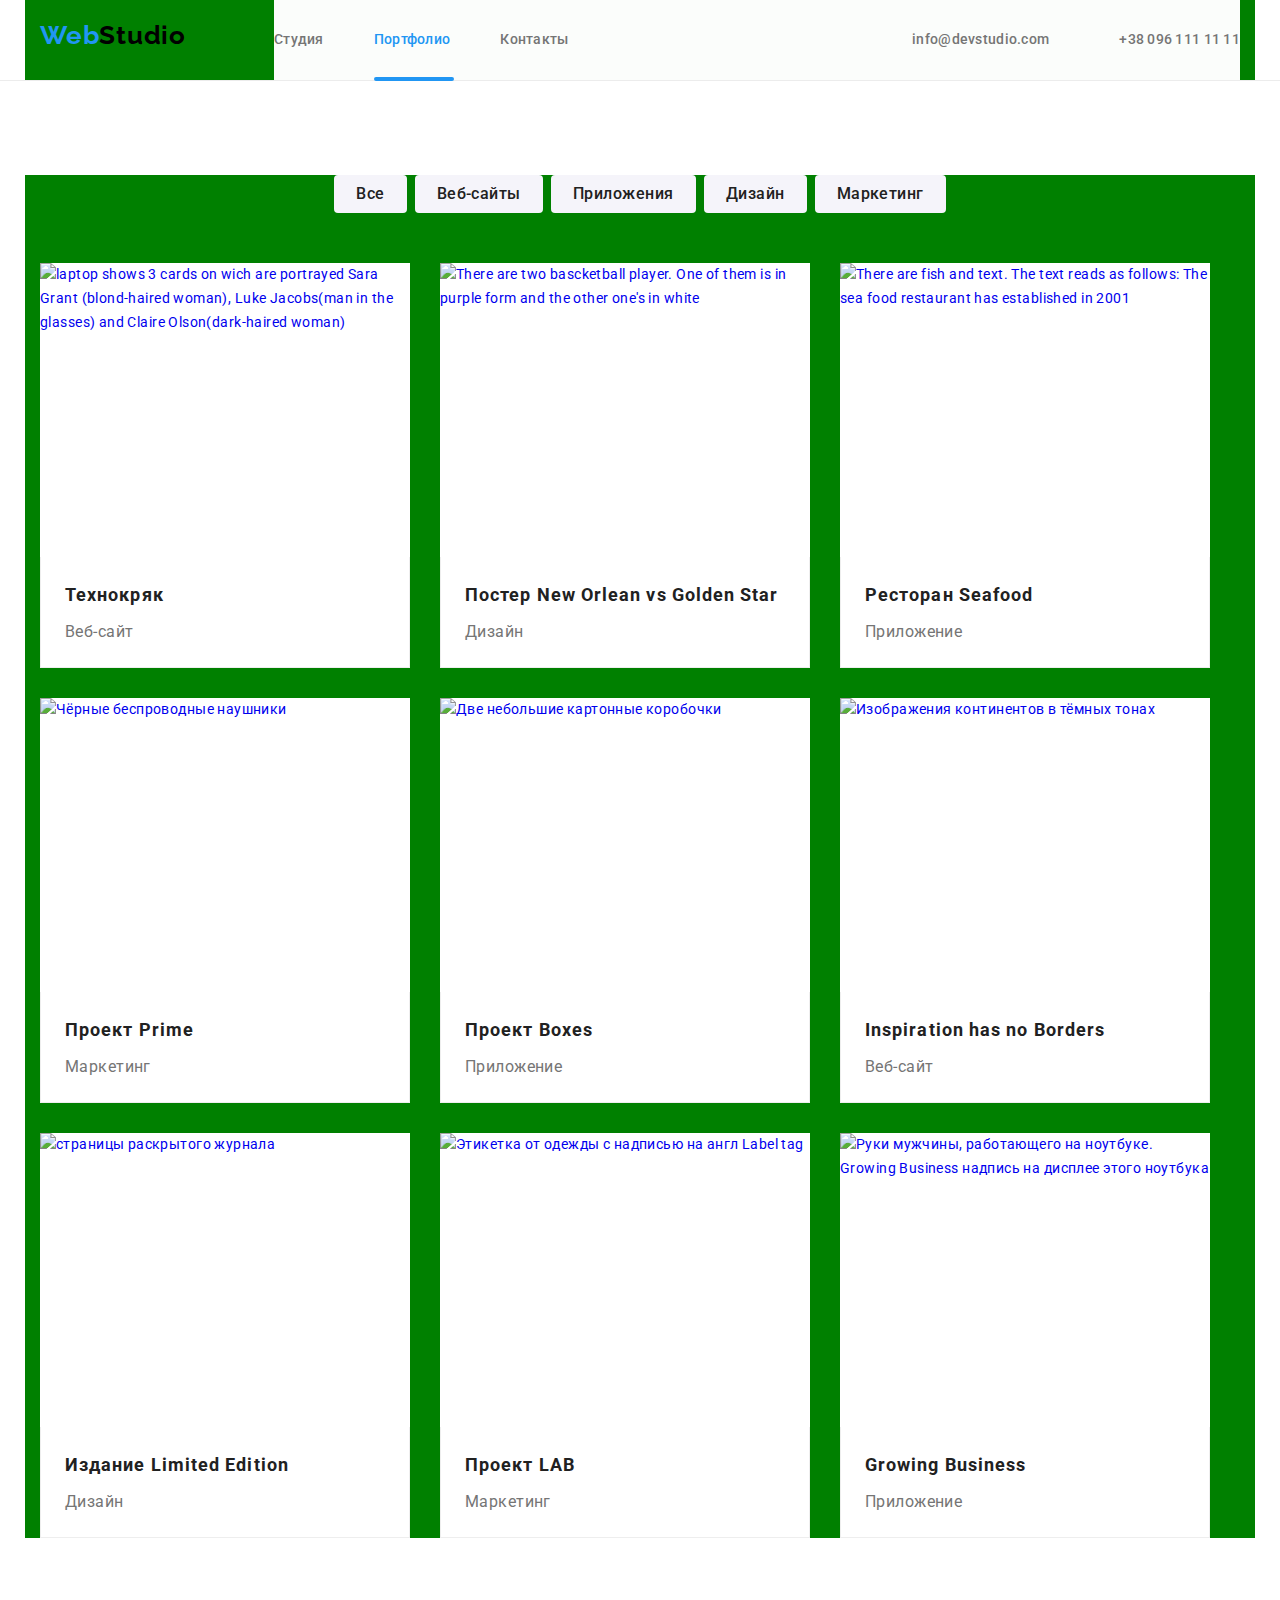
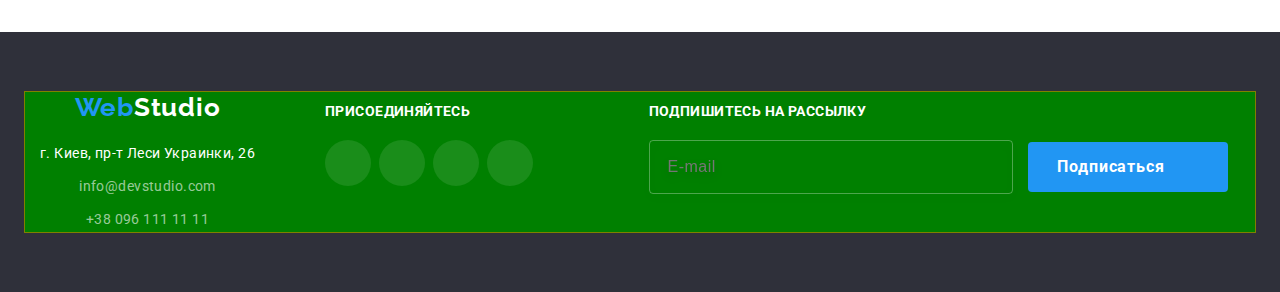
==== portfolio.html @ 3a419ee5 "menu-m-and-modal" ====
<!DOCTYPE html>
<html lang="ru">
  <head>
    <meta charset="UTF-8" />
    <meta http-equiv="X-UA-Compatible" content="IE=edge" />
    <meta name="viewport" content="width=device-width, initial-scale=1.0" />
    <title>Портфолио</title>
    <link
      href="https://fonts.googleapis.com/css2?family=Raleway:wght@700&family=Roboto:wght@400;500;700;900&display=swap"
      rel="stylesheet"
    />
    <link
      rel="stylesheet"
      href="https://cdnjs.cloudflare.com/ajax/libs/modern-normalize/1.1.0/modern-normalize.min.css"
      integrity="sha512-wpPYUAdjBVSE4KJnH1VR1HeZfpl1ub8YT/NKx4PuQ5NmX2tKuGu6U/JRp5y+Y8XG2tV+wKQpNHVUX03MfMFn9Q=="
      crossorigin="anonymous"
      referrerpolicy="no-referrer"
    />
    <link rel="stylesheet" href="./css/main.min.css" />
  </head>

  <body>
    <!--==============header=========-->
    <header class="header">
      <div class="container header__container">
        <a href="./index.html" class="logo header__logo"
          >Web<span class="header__logo--black">Studio</span>
        </a>

        <button
          type="button"
          class="mobile-menu__button"
          aria-expanded="false"
          aria-controls="menu-container"
          data-menu-button
        >
          <svg
            class="mobile-menu__svg"
            width="40"
            height="40"
            aria-label="Переключатель мобильного меню"
          >
            <use
              class="mobile-menu__icon-cross"
              href="./images/icons.svg/symbol-defs2.svg#icon-close_40px"
            ></use>
            <use
              class="mobile-menu__icon-menu"
              href="./images/icons.svg/symbol-defs2.svg#icon-menu_40px"
            ></use>
          </svg>
        </button>

        <div class="menu" data-menu id="menu-container">
          <!-- ..... ====навигация сайта ===========... -->
          <nav class="site-nav">
            <ul class="site-nav__list">
              <li class="site-nav__item">
                <a href="./index.html" class="site-nav__link">Студия</a>
              </li>
              <li class="site-nav__item">
                <a
                  href="./portfolio.html"
                  class="site-nav__link site-nav__link--current"
                  >Портфолио</a
                >
              </li>
              <li class="site-nav__item">
                <a href="" class="site-nav__link">Контакты</a>
              </li>
            </ul>
          </nav>
          <!-- ..... ====навигация сайта--END======= ... -->

          <div class="connect">
            <!-- .....почта+телефон.==header=.......-->
            <ul class="studio-contacts">
              <li class="studio-contacts__item">
                <a
                  href="mailto:info@devstudio.com"
                  class="studio-contacts__link"
                >
                  <svg class="mail studio-contacts__svg">
                    <use
                      xlink:href="./images/icons.svg/symbol-defs2.svg#envelope"
                      class="envelope"
                    ></use></svg
                  >info@devstudio.com
                </a>
              </li>
              <li class="studio-contacts__item">
                <a
                  href="tel:+380961111111"
                  class="studio-contacts__link studio-contacts__link__big"
                >
                  <svg class="phone studio-contacts__svg">
                    <use
                      xlink:href="./images/icons.svg/symbol-defs2.svg#smartphone"
                    ></use></svg
                  >+38 096 111 11 11
                </a>
              </li>
            </ul>
            <!-- .....почта+телефон.==header=END...=====.......-->
            <!-- ======social for mobile============ -->
            <ul class="mobile-menu__list">
              <li class="mobile-menu__item">
                <a href="#" class="mobile-menu__link">Instagram</a>
              </li>
              <li class="mobile-menu__item">
                <a href="#" class="mobile-menu__link">Twitter</a>
              </li>
              <li class="mobile-menu__item">
                <a href="#" class="mobile-menu__link">Facebook</a>
              </li>
              <li class="mobile-menu__item">
                <a href="#" class="mobile-menu__link">LinkedIn</a>
              </li>
            </ul>
            <!-- ======social for mobile ...END...============ -->
          </div>
        </div>
      </div>
    </header>
    <!--==================header==END====-->

    <main>
      <!-- sort of the type p2s1 ==filter==-->
      <section class="section">
        <div class="container">
          <h1 class="section__title--invisible">Наши работы</h1>

          <ul class="filter">
            <li class="filter__item">
              <button type="button" class="btn filter__btn">Все</button>
            </li>
            <li class="filter__item">
              <button type="button" class="btn filter__btn">Веб-сайты</button>
            </li>
            <li class="filter__item">
              <button type="button" class="btn filter__btn">Приложения</button>
            </li>
            <li class="filter__item">
              <button type="button" class="btn filter__btn">Дизайн</button>
            </li>
            <li class="filter__item">
              <button type="button" class="btn filter__btn">Маркетинг</button>
            </li>
          </ul>

          <!-- example of the projects p2s1==portfolio=== -->

          <ul class="portfolio">
            <li class="portfolio__item">
              <a href="#" class="portfolio__link">
                <div class="thumb portfolio__thumb">
                  <img
                    src="./images/Технокряк.jpg"
                    width="370"
                    height="294"
                    alt="laptop shows 3 cards on wich are portrayed Sara Grant (blond-haired woman), Luke Jacobs(man in the glasses) and Claire Olson(dark-haired woman)"
                  />
                  <div class="thumb__overlay">
                    <p class="thumb__text">
                      Lorem ipsum dolor sit amet consectetur,laboriosam
                      quibusdam quidem corrupti aspernatur atque distinctio
                      corporis! Tempora.
                    </p>
                  </div>
                </div>

                <div class="card portfolio__card">
                  <h2 class="portfolio__title">Технокряк</h2>
                  <p class="portfolio__text">Веб-сайт</p>
                </div>
              </a>
            </li>
            <li class="portfolio__item">
              <a href="#" class="portfolio__link">
                <div class="thumb portfolio__thumb">
                  <img
                    src="./images/Постер-New-Orlean-vs-GoldenStar.jpg"
                    width="370"
                    height="294"
                    alt="There are two bascketball player. One of them is in purple form and the other one's in white"
                  />
                  <div class="thumb__overlay">
                    <p class="thumb__text">
                      Lorem ipsum dolor sit amet consectetur,laboriosam
                      quibusdam quidem corrupti aspernatur atque distinctio
                      corporis! Tempora.
                    </p>
                  </div>
                </div>

                <div class="card portfolio__card">
                  <h2 class="portfolio__title">
                    Постер New Orlean vs Golden Star
                  </h2>
                  <p class="portfolio__text">Дизайн</p>
                </div>
              </a>
            </li>
            <li class="portfolio__item">
              <a href="#" class="portfolio__link">
                <div class="thumb portfolio__thumb">
                  <img
                    src="./images/Ресторан-Seafood.jpg"
                    width="370"
                    height="294"
                    alt="There are fish and text. The text reads as follows: The sea food restaurant has established in 2001"
                  />
                  <div class="thumb__overlay">
                    <p class="thumb__text">
                      Lorem ipsum dolor sit amet consectetur,laboriosam
                      quibusdam quidem corrupti aspernatur atque distinctio
                      corporis! Tempora.
                    </p>
                  </div>
                </div>

                <div class="card portfolio__card">
                  <h2 class="portfolio__title">Ресторан Seafood</h2>
                  <p class="portfolio__text">Приложение</p>
                </div>
              </a>
            </li>
            <li class="portfolio__item">
              <a href="#" class="portfolio__link">
                <div class="thumb portfolio__thumb">
                  <img
                    src="./images/Проект-Prime.jpg"
                    width="370"
                    height="294"
                    alt="Чёрные беспроводные наушники"
                  />
                  <div class="thumb__overlay">
                    <p class="thumb__text">
                      Lorem ipsum dolor sit amet consectetur,laboriosam
                      quibusdam quidem corrupti aspernatur atque distinctio
                      corporis! Tempora.
                    </p>
                  </div>
                </div>

                <div class="card portfolio__card">
                  <h2 class="portfolio__title">Проект Prime</h2>
                  <p class="portfolio__text">Маркетинг</p>
                </div>
              </a>
            </li>
            <li class="portfolio__item">
              <a href="#" class="portfolio__link">
                <div class="thumb portfolio__thumb">
                  <img
                    src="./images/Проект-Boxes.jpg"
                    width="370"
                    height="294"
                    alt="Две небольшие картонные коробочки"
                  />
                  <div class="thumb__overlay">
                    <p class="thumb__text">
                      Lorem ipsum dolor sit amet consectetur,laboriosam
                      quibusdam quidem corrupti aspernatur atque distinctio
                      corporis! Tempora.
                    </p>
                  </div>
                </div>
                <div class="card portfolio__card">
                  <h2 class="portfolio__title">Проект Boxes</h2>
                  <p class="portfolio__text">Приложение</p>
                </div>
              </a>
            </li>
            <li class="portfolio__item">
              <a href="#" class="portfolio__link">
                <div class="thumb portfolio__thumb">
                  <img
                    src="./images/Inspiration-has-noBorders.jpg"
                    width="370"
                    height="294"
                    alt="Изображения континентов в тёмных тонах"
                  />
                  <div class="thumb__overlay">
                    <p class="thumb__text">
                      Lorem ipsum dolor sit amet consectetur,laboriosam
                      quibusdam quidem corrupti aspernatur atque distinctio
                      corporis! Tempora.
                    </p>
                  </div>
                </div>
                <div class="card portfolio__card">
                  <h2 class="portfolio__title">Inspiration has no Borders</h2>
                  <p class="portfolio__text">Веб-сайт</p>
                </div>
              </a>
            </li>
            <li class="portfolio__item">
              <a href="#" class="portfolio__link">
                <div class="thumb portfolio__thumb">
                  <img
                    src="./images/Издание-LimitedEdition.jpg"
                    width="370"
                    height="294"
                    alt="страницы раскрытого журнала"
                  />
                  <div class="thumb__overlay">
                    <p class="thumb__text">
                      Lorem ipsum dolor sit amet consectetur,laboriosam
                      quibusdam quidem corrupti aspernatur atque distinctio
                      corporis! Tempora.
                    </p>
                  </div>
                </div>
                <div class="card portfolio__card">
                  <h2 class="portfolio__title">Издание Limited Edition</h2>
                  <p class="portfolio__text">Дизайн</p>
                </div>
              </a>
            </li>
            <li class="portfolio__item">
              <a href="#" class="portfolio__link">
                <div class="thumb portfolio__thumb">
                  <img
                    src="./images/Проект-LAB.jpg"
                    width="370"
                    height="294"
                    alt="Этикетка от одежды с надписью на англ Label tag"
                  />
                  <div class="thumb__overlay">
                    <p class="thumb__text">
                      Lorem ipsum dolor sit amet consectetur adipisicing elit.
                      Nam, atque? Repellat magni aliquid illum, vitae ab
                      laudantium voluptatibus excepturi quas sapiente nostrum
                      libero praesentium. Dolorem cupiditate officia ratione
                      sequi non. Lorem ipsum dolor sit amet
                      consectetur,laboriosam quibusdam quidem corrupti
                      aspernatur atque distinctio corporis! Tempora.
                    </p>
                  </div>
                </div>
                <div class="card portfolio__card">
                  <h2 class="portfolio__title">Проект LAB</h2>
                  <p class="portfolio__text">Маркетинг</p>
                </div>
              </a>
            </li>
            <li class="portfolio__item">
              <a href="#" class="portfolio__link">
                <div class="thumb portfolio__thumb">
                  <img
                    src="./images/GrowingBusiness.jpg"
                    width="370"
                    height="294"
                    alt="Руки мужчины, работающего на ноутбуке. Growing Business надпись на дисплее этого ноутбука"
                  />
                  <div class="thumb__overlay">
                    <p class="thumb__text">
                      Lorem ipsum dolor sit amet consectetur,laboriosam
                      quibusdam quidem corrupti aspernatur atque distinctio
                      corporis! Tempora.
                    </p>
                  </div>
                </div>
                <div class="card portfolio__card">
                  <h2 class="portfolio__title">Growing Business</h2>
                  <p class="portfolio__text">Приложение</p>
                </div>
              </a>
            </li>
          </ul>
        </div>
      </section>
    </main>

    <!--footer-->
    <footer class="footer">
      <div class="container footer__container">
        <div>
          <a href="./index.html" class="logo footer__logo"
            >Web<span class="footer__logo--white">Studio</span></a
          >
          <!-- ........адрес компании... -->
          <address class="adress footer__address">
            <ul class="adress__list">
              <li class="adress__item">
                <a href="#" class="adress__link--street"
                  >г. Киев, пр-т Леси Украинки, 26</a
                >
              </li>
              <li class="adress__item">
                <a href="mailto:info@devstudio.com" class="adress__link"
                  >info@devstudio.com</a
                >
              </li>
              <li class="adress__item">
                <a href="tel:+380961111111" class="adress__link"
                  >+38 096 111 11 11</a
                >
              </li>
            </ul>
          </address>
        </div>
        <!--........ Присоединяйтесь........... -->
        <div class="accede">
          <h3 class="accede__title">Присоединяйтесь</h3>

          <ul class="social__list accede__list">
            <li class="social__item accede__item">
              <a href="#" class="social__link accede__link">
                <svg class="social__icon accede__icon">
                  <use
                    xlink:href="./images/icons.svg/symbol-defs2.svg#instagram-2"
                  ></use>
                </svg>
              </a>
            </li>
            <li class="social__item accede__item">
              <a href="#" class="social__link accede__link">
                <svg class="social__icon accede__icon">
                  <use
                    xlink:href="./images/icons.svg/symbol-defs2.svg#twitter-1"
                  ></use></svg
              ></a>
            </li>
            <li class="social__item accede__item">
              <a href="#" class="social__link accede__link">
                <svg class="social__icon accede__icon">
                  <use
                    xlink:href="./images/icons.svg/symbol-defs2.svg#facebook-1"
                  ></use>
                </svg>
              </a>
            </li>
            <li class="social__item accede__item">
              <a href="#" class="social__link accede__link">
                <svg class="social__icon accede__icon">
                  <use
                    xlink:href="./images/icons.svg/symbol-defs2.svg#linkedin-1"
                  ></use>
                </svg>
              </a>
            </li>
          </ul>
        </div>
        <!--........ Присоединяйтесь.End.......... -->

        <!-- ..........Подписаться................ -->

        <div class="subscribe">
          <form class="subscribe__form">
            <label for="mail" class="subscribe__label">
              <h3 class="subscribe__title">Подпишитесь на рассылку</h3>
            </label>
            <input
              type="email"
              name="mail"
              id="mail"
              class="subscribe__input"
              placeholder="E-mail"
            />
            <button type="submit" class="btn btn--main subscribe__btn">
              Подписаться
              <span class="subscribe__icon"></span>
            </button>
          </form>
        </div>
        <!-- ..........Подписаться.00.End.............. -->
      </div>
    </footer>

    <script src="./js/menu.js"></script>
  </body>
</html>
---- css/main.min.css ----
:root{--primary-text-color: #757575;--primary-title-color: #212121;--accent-color: #2196f3;--client-color: #afb1b8;--text-color-white: #ffffff;--primary-back: #ffffff;--secondary-back: #f5f4fa;--dark-back: #2f303a;--hero-back: #c4c4c4;--primary-font: "Roboto", sans-serif;--second-font: "Raleway", sans-serif;--mobile: 480px;--tablet: 768px;--desktop: 1200px}body{margin:0;background-color:var(--primary-back);color:var(--primary-text-color);font-family:var(--primary-font);letter-spacing:.03em;font-size:14px;line-height:1.71}ul,li,ol{list-style:none;margin:0;padding:0}h1,h2,h3,h4,h5,h6,p{margin:0}img{display:block;max-width:100%;height:auto}a{text-decoration:none}.container{margin-left:auto;margin-right:auto;padding-left:15px;padding-right:15px}@media screen and (min-width: 480px){.container{width:480px}}@media screen and (min-width: 768px){.container{width:var(--tablet);background-color:#ff8c00}}@media screen and (min-width: 1200px){.container{width:1200px;background-color:green}}.btn{display:inline-block;padding:4px 20px;color:var(--primary-title-color);line-height:1.14;letter-spacing:.03em;text-align:center;font-weight:500;font-size:16px;text-transform:none;font-family:Roboto,sans-serif;line-height:1.62;border-radius:4px;border-color:transparent;background-color:#f5f4fa}.btn--main{width:200px;height:50px;font-weight:700;background-color:var(--accent-color);color:#fff;line-height:1.88;letter-spacing:.06em;-webkit-transition-property:background-color,-webkit-box-shadow;transition-property:background-color,-webkit-box-shadow;-o-transition-property:background-color,box-shadow;transition-property:background-color,box-shadow;transition-property:background-color,box-shadow,-webkit-box-shadow;-webkit-transition-duration:250ms;-o-transition-duration:250ms;transition-duration:250ms;-webkit-transition-timing-function:cubic-bezier(0.4, 0, 0.2, 1);-o-transition-timing-function:cubic-bezier(0.4, 0, 0.2, 1);transition-timing-function:cubic-bezier(0.4, 0, 0.2, 1)}.btn--main:hover,.btn--main :focus{background-color:#188ce8;-webkit-box-shadow:0px 4px 4px rgba(0,0,0,.15);box-shadow:0px 4px 4px rgba(0,0,0,.15);cursor:pointer}.section{padding-top:60px;padding-bottom:60px}@media screen and (min-width: 1200px){.section{padding-top:94px;padding-bottom:94px}}.section__title{margin-bottom:30px;margin-top:0;color:var(--primary-title-color);line-height:1.14;letter-spacing:.03em;text-align:center;font-weight:700;font-size:36px;text-transform:none;line-height:1.17}@media screen and (min-width: 1200px){.section__title{margin-bottom:50px}}.section__title--invisible{position:absolute;clip:rect(0 0 0 0);width:1px;height:1px;margin:-1px}@media screen and (min-width: 768px){.header{border-bottom:1px solid #ececec}}.header__container{position:relative;width:100vw}@media screen and (min-width: 480px){.header__container{width:var(--mobile)}}@media screen and (min-width: 768px){.header__container{width:var(--tablet);display:-webkit-box;display:-ms-flexbox;display:flex;-webkit-box-pack:justify;-ms-flex-pack:justify;justify-content:space-between;-webkit-box-align:baseline;-ms-flex-align:baseline;align-items:baseline}}@media screen and (min-width: 1200px){.header__container{width:var(--desktop)}}.header__logo{display:inline-block;margin:15px 0 16px}.header__logo--black{color:#000}@media screen and (min-width: 768px){.header__logo{margin-right:88px}}.logo{color:var(--accent-color);font-family:var(--second-font);font-weight:700;font-size:24px;line-height:1.17;letter-spacing:.03em}@media screen and (min-width: 1200px){.logo{font-size:26px}}.mobile-menu__button{position:absolute;top:10px;right:15px;z-index:1;display:-webkit-inline-box;display:-ms-inline-flexbox;display:inline-flex;-webkit-box-align:center;-ms-flex-align:center;align-items:center;-webkit-box-pack:center;-ms-flex-pack:center;justify-content:center;border:0px;background-color:transparent;padding:0px}@media screen and (min-width: 768px){.mobile-menu__button{display:none}}.mobile-menu__button .mobile-menu__icon-cross{display:none}.mobile-menu__button:hover .mobile-menu__icon-cross,.mobile-menu__button:focus .mobile-menu__icon-cross{fill:var(--accent-color)}.mobile-menu__button.is-open .mobile-menu__icon-cross{display:block;color:var(--primary-title-color)}.mobile-menu__button .mobile-menu__icon-menu{display:block;color:var(--primary-title-color)}.mobile-menu__button:hover .mobile-menu__icon-menu,.mobile-menu__button:focus .mobile-menu__icon-menu{fill:var(--accent-color)}.mobile-menu__button.is-open .mobile-menu__icon-menu{display:none}.menu{display:none;position:absolute;top:0;left:-1px;width:101vw;height:100vh;padding:48px 40px;background-color:rgba(255,255,255,.986)}.menu.is-open{display:block}@media screen and (min-width: 768px){.menu.is-open{display:-webkit-box;display:-ms-flexbox;display:flex}}@media screen and (max-height: 350px),(max-width: 379px){.menu{padding:32px 32px}}@media screen and (min-width: 768px){.menu{display:-webkit-box;display:-ms-flexbox;display:flex;position:static;padding:0;height:auto}}@media screen and (min-width: 768px){.site-nav__list{display:-webkit-box;display:-ms-flexbox;display:flex}}.site-nav__item{display:block}@media screen and (max-width: 767px){.site-nav__item:not(:last-child){padding-bottom:32px}}@media screen and (max-height: 350px),(max-width: 379px){.site-nav__item:not(:last-child){padding-bottom:20px}}@media screen and (min-width: 768px){.site-nav__item:not(:last-child){margin-right:50px}}@media screen and (min-width: 768px){.site-nav__item{display:-webkit-box;display:-ms-flexbox;display:flex;padding:0}}.site-nav__link{display:block;color:var(--primary-title-color);line-height:1.14;letter-spacing:.03em;text-align:center;font-weight:500;font-size:40px;text-transform:none;color:var(--primary-text-color);text-align:start;line-height:1.17;letter-spacing:.02em;-webkit-transition-property:color;-o-transition-property:color;transition-property:color;-webkit-transition-duration:250ms;-o-transition-duration:250ms;transition-duration:250ms;-webkit-transition-timing-function:cubic-bezier(0.4, 0, 0.2, 1);-o-transition-timing-function:cubic-bezier(0.4, 0, 0.2, 1);transition-timing-function:cubic-bezier(0.4, 0, 0.2, 1)}@media screen and (max-height: 350px),(max-width: 379px){.site-nav__link{font-size:28px}}@media screen and (min-width: 768px){.site-nav__link{padding-top:32px;padding-bottom:32px;position:relative;font-size:14px;line-height:1.14}}.site-nav__link:hover,.site-nav__link:focus{color:var(--accent-color)}.site-nav__link--current{color:var(--accent-color)}.site-nav__link--current::after{content:""}@media screen and (min-width: 768px){.site-nav__link--current::after{position:absolute;margin-bottom:-1px;bottom:0;left:0;width:100%;border-radius:2px;border:2px solid var(--accent-color);background-color:var(--accent-color)}}.connect{position:absolute;bottom:48px;left:40px}@media screen and (min-width: 768px){.connect{position:static;margin-left:auto;display:-webkit-box;display:-ms-flexbox;display:flex;-webkit-box-align:center;-ms-flex-align:center;align-items:center}}.mobile-menu__list{display:-webkit-box;display:-ms-flexbox;display:flex;-webkit-box-pack:justify;-ms-flex-pack:justify;justify-content:space-between}@media screen and (min-width: 768px){.mobile-menu__list{display:none}}.mobile-menu__item:not(:last-child){margin-right:10px}.mobile-menu__item:not(:last-child)::after{content:"";background-color:rgba(33,33,33,.2);margin-left:10px;border:1px solid rgba(33,33,33,.2)}@media screen and (max-height: 350px),(max-width: 379px){.mobile-menu__item:not(:last-child)::after{margin-left:5px}}@media screen and (max-height: 350px),(max-width: 379px){.mobile-menu__item:not(:last-child){margin-right:5px}}.mobile-menu__link{text-decoration:none;color:var(--primary-title-color);line-height:1.14;letter-spacing:.03em;text-align:center;font-weight:500;font-size:18px;text-transform:none;color:var(--primary-text-color);letter-spacing:.02em;line-height:1.22}@media screen and (max-height: 350px),(max-width: 379px){.mobile-menu__link{font-size:16px}}.mobile-menu__link:hover,.mobile-menu__link:focus{color:var(--accent-color)}.studio-contacts{display:-webkit-box;display:-ms-flexbox;display:flex}@media screen and (max-width: 767px){.studio-contacts{-webkit-box-orient:vertical;-webkit-box-direction:reverse;-ms-flex-direction:column-reverse;flex-direction:column-reverse;margin-bottom:64px}}@media screen and (min-width: 768px){.studio-contacts{margin-left:auto;-webkit-box-orient:vertical;-webkit-box-direction:normal;-ms-flex-direction:column;flex-direction:column}}@media screen and (min-width: 1200px){.studio-contacts{-webkit-box-orient:horizontal;-webkit-box-direction:normal;-ms-flex-direction:row;flex-direction:row}}@media screen and (max-height: 350px),(max-width: 379px){.studio-contacts{margin-bottom:30px}}@media screen and (min-width: 1200px){.studio-contacts__item:not(:last-child){margin-right:50px}}@media screen and (max-width: 767px){.studio-contacts__item:not(:first-child){margin-bottom:32px}}@media screen and (max-height: 350px),(max-width: 379px){.studio-contacts__item:not(:first-child){margin-bottom:20px}}@media screen and (min-width: 768px){.studio-contacts__item{display:-webkit-box;display:-ms-flexbox;display:flex;-webkit-box-align:center;-ms-flex-align:center;align-items:center}}.studio-contacts__link{color:var(--primary-text-color);font-weight:500;font-size:24px;line-height:1.17;letter-spacing:.02em;-webkit-transition-property:color;-o-transition-property:color;transition-property:color;-webkit-transition-duration:250ms;-o-transition-duration:250ms;transition-duration:250ms;-webkit-transition-timing-function:cubic-bezier(0.4, 0, 0.2, 1);-o-transition-timing-function:cubic-bezier(0.4, 0, 0.2, 1);transition-timing-function:cubic-bezier(0.4, 0, 0.2, 1)}@media screen and (max-height: 350px),(max-width: 379px){.studio-contacts__link{font-size:16px}}@media screen and (min-width: 768px){.studio-contacts__link{display:-webkit-inline-box;display:-ms-inline-flexbox;display:inline-flex;-webkit-box-align:center;-ms-flex-align:center;align-items:center;padding:5px 0;font-size:12px}}@media screen and (min-width: 1200px){.studio-contacts__link{font-size:14px;line-height:1.14;padding:32px 0}}.studio-contacts__link:hover,.studio-contacts__link:focus{color:var(--accent-color);fill:var(--accent-color)}@media screen and (max-width: 767px){.studio-contacts__link__big{font-size:34px;margin-bottom:32px}}@media screen and (max-height: 350px),(max-width: 379px){.studio-contacts__link__big{font-size:24px;margin-bottom:20px}}@media screen and (max-width: 767px){.studio-contacts__svg{display:none}}@media screen and (min-width: 768px){.studio-contacts__svg{margin-right:10px;-webkit-box-align:center;-ms-flex-align:center;align-items:center;fill:currentColor;-webkit-transition-property:fill;-o-transition-property:fill;transition-property:fill;-webkit-transition-duration:250ms;-o-transition-duration:250ms;transition-duration:250ms;-webkit-transition-timing-function:cubic-bezier(0.4, 0, 0.2, 1);-o-transition-timing-function:cubic-bezier(0.4, 0, 0.2, 1);transition-timing-function:cubic-bezier(0.4, 0, 0.2, 1)}.studio-contacts__link:hover .studio-contacts__svg,.studio-contacts__link:focus .studio-contacts__svg{color:var(--accent-color);fill:var(--accent-color)}}.phone{width:10px;height:16px}@media screen and (max-width: 767px){.phone{width:10px;height:14px;margin-right:8px}}.mail{width:16px;height:12px}@media screen and (max-width: 767px){.mail{width:14px;height:10px;margin-right:8px}}.hero{padding-top:118px;padding-bottom:118px;background-color:var(--hero-back)}.overlay{text-align:center;height:400px;width:100vw;margin-left:auto;margin-right:auto;background-image:-webkit-gradient(linear, left top, right top, from(rgba(47, 48, 58, 0.4)), to(rgba(47, 48, 58, 0.4))),url(../images/hero-back.jpg);background-image:-o-linear-gradient(left, rgba(47, 48, 58, 0.4), rgba(47, 48, 58, 0.4)),url(../images/hero-back.jpg);background-image:linear-gradient(to right, rgba(47, 48, 58, 0.4), rgba(47, 48, 58, 0.4)),url(../images/hero-back.jpg);background-position:center;background-size:cover;background-repeat:no-repeat}@media screen and (min-width: 480px){.overlay{width:var(--mobile)}}@media screen and (min-width: 768px){.overlay{width:var(--tablet)}}@media screen and (min-width: 1200px){.overlay{width:1200px;height:600px}}.hero__title{margin-top:0;margin-bottom:30px;margin-left:auto;margin-right:auto;color:var(--primary-title-color);line-height:1.14;letter-spacing:.03em;text-align:center;font-weight:900;font-size:26px;text-transform:uppercase;line-height:1.62;letter-spacing:.06em;color:var(--text-color-white)}@media screen and (min-width: 1200px){.hero__title{font-size:44px;line-height:1.36}}.backdrop{position:fixed;width:100%;height:100%;top:0%;left:0%;z-index:2;overflow-y:scroll;background-color:rgba(0,0,0,.2);opacity:1;visibility:visible;-webkit-transition:visibility 400ms cubic-bezier(0.4, 0, 0.2, 1),opacity 400ms cubic-bezier(0.4, 0, 0.2, 1);-o-transition:visibility 400ms cubic-bezier(0.4, 0, 0.2, 1),opacity 400ms cubic-bezier(0.4, 0, 0.2, 1);transition:visibility 400ms cubic-bezier(0.4, 0, 0.2, 1),opacity 400ms cubic-bezier(0.4, 0, 0.2, 1)}.backdrop--is-hidden{visibility:hidden;pointer-events:none;opacity:0}@media screen and (max-width: 767px){.backdrop{padding:94px 15px}}body.modal--open{overflow:hidden}.modal{z-index:3;padding:40px;background-color:#fff;border-radius:4px;-webkit-box-shadow:0px 1px 3px rgba(0,0,0,.12),0px 1px 1px rgba(0,0,0,.14),0px 2px 1px rgba(0,0,0,.2);box-shadow:0px 1px 3px rgba(0,0,0,.12),0px 1px 1px rgba(0,0,0,.14),0px 2px 1px rgba(0,0,0,.2);-webkit-transition:opacity 400ms cubic-bezier(0.4, 0, 0.2, 1),visibility 400ms cubic-bezier(0.4, 0, 0.2, 1),-webkit-transform 400ms cubic-bezier(0.4, 0, 0.2, 1);transition:opacity 400ms cubic-bezier(0.4, 0, 0.2, 1),visibility 400ms cubic-bezier(0.4, 0, 0.2, 1),-webkit-transform 400ms cubic-bezier(0.4, 0, 0.2, 1);-o-transition:transform 400ms cubic-bezier(0.4, 0, 0.2, 1),opacity 400ms cubic-bezier(0.4, 0, 0.2, 1),visibility 400ms cubic-bezier(0.4, 0, 0.2, 1);transition:transform 400ms cubic-bezier(0.4, 0, 0.2, 1),opacity 400ms cubic-bezier(0.4, 0, 0.2, 1),visibility 400ms cubic-bezier(0.4, 0, 0.2, 1);transition:transform 400ms cubic-bezier(0.4, 0, 0.2, 1),opacity 400ms cubic-bezier(0.4, 0, 0.2, 1),visibility 400ms cubic-bezier(0.4, 0, 0.2, 1),-webkit-transform 400ms cubic-bezier(0.4, 0, 0.2, 1)}.backdrop--is-hidden .modal{visibility:hidden;-webkit-transform:translate(-50%, -200%);-ms-transform:translate(-50%, -200%);transform:translate(-50%, -200%);-webkit-transition:visibility 400ms cubic-bezier(0.4, 0, 0.2, 1),opacity 400ms cubic-bezier(0.4, 0, 0.2, 1),-webkit-transform 400ms cubic-bezier(0.4, 0, 0.2, 1);transition:visibility 400ms cubic-bezier(0.4, 0, 0.2, 1),opacity 400ms cubic-bezier(0.4, 0, 0.2, 1),-webkit-transform 400ms cubic-bezier(0.4, 0, 0.2, 1);-o-transition:transform 400ms cubic-bezier(0.4, 0, 0.2, 1),visibility 400ms cubic-bezier(0.4, 0, 0.2, 1),opacity 400ms cubic-bezier(0.4, 0, 0.2, 1);transition:transform 400ms cubic-bezier(0.4, 0, 0.2, 1),visibility 400ms cubic-bezier(0.4, 0, 0.2, 1),opacity 400ms cubic-bezier(0.4, 0, 0.2, 1);transition:transform 400ms cubic-bezier(0.4, 0, 0.2, 1),visibility 400ms cubic-bezier(0.4, 0, 0.2, 1),opacity 400ms cubic-bezier(0.4, 0, 0.2, 1),-webkit-transform 400ms cubic-bezier(0.4, 0, 0.2, 1)}@media screen and (min-width: 768px){.modal{position:absolute;top:50%;left:50%;-webkit-transform:translate(-50%, -50%);-ms-transform:translate(-50%, -50%);transform:translate(-50%, -50%);width:528px;height:581px}}.btn-close{position:absolute;top:8px;right:8px;display:-webkit-box;display:-ms-flexbox;display:flex;-webkit-box-align:center;-ms-flex-align:center;align-items:center;-webkit-box-pack:center;-ms-flex-pack:center;justify-content:center;width:30px;height:30px;padding:0 0;background-color:#fff;border:1px solid rgba(0,0,0,.1);border-radius:50%;cursor:pointer;-webkit-transition-property:border-color;-o-transition-property:border-color;transition-property:border-color;-webkit-transition-duration:250ms;-o-transition-duration:250ms;transition-duration:250ms;-webkit-transition-timing-function:cubic-bezier(0.4, 0, 0.2, 1);-o-transition-timing-function:cubic-bezier(0.4, 0, 0.2, 1);transition-timing-function:cubic-bezier(0.4, 0, 0.2, 1)}.btn-close:hover,.btn-close:focus{border:1px solid var(--accent-color)}@media screen and (max-width: 767px){.btn-close{top:102px;right:23px}}.btn-close__icon{-webkit-transition-property:fill;-o-transition-property:fill;transition-property:fill;-webkit-transition-duration:250ms;-o-transition-duration:250ms;transition-duration:250ms;-webkit-transition-timing-function:cubic-bezier(0.4, 0, 0.2, 1);-o-transition-timing-function:cubic-bezier(0.4, 0, 0.2, 1);transition-timing-function:cubic-bezier(0.4, 0, 0.2, 1)}.btn-close:hover .btn-close__icon,.btn-close:focus .btn-close__icon{fill:var(--accent-color);stroke:var(--accent-color);stroke-width:10%}.form{margin-left:auto;margin-right:auto}.form__title{display:inline-block;margin-bottom:12px;color:var(--primary-title-color);line-height:1.14;letter-spacing:.03em;text-align:center;font-weight:700;font-size:20px;text-transform:none;line-height:1.5}@media screen and (min-width: 1200px){.form__title{line-height:1.15}}.form__field{position:relative;display:-webkit-box;display:-ms-flexbox;display:flex;-webkit-box-orient:vertical;-webkit-box-direction:normal;-ms-flex-direction:column;flex-direction:column;text-align:start;line-height:1.17;letter-spacing:.01em}.form__field:not(:last-child){margin-bottom:10px}.form__label{margin-bottom:4px;font-size:12px}.form__input{margin:0;padding:0 0 0 42px;width:100%;height:40px;font-size:14px;border:1px solid rgba(33,33,33,.2);border-radius:4px}.form__input:-moz-placeholder-shown{border-color:rgba(33,33,33,.2)}.form__input:-ms-input-placeholder{border-color:rgba(33,33,33,.2)}.form__input:placeholder-shown{border-color:rgba(33,33,33,.2)}.form__input:not(:-moz-placeholder-shown){outline:1px solid var(--accent-color)}.form__input:not(:-ms-input-placeholder){outline:1px solid var(--accent-color)}.form__input:not(:placeholder-shown),.form__input:focus,.form__input:hover{outline:1px solid var(--accent-color)}.form__icon{position:absolute;bottom:11px;left:12px;width:18px;height:18px}.form__svg{fill:#212121}.form__input:not(:-moz-placeholder-shown)+.form__icon>.form__svg{fill:var(--accent-color)}.form__input:not(:-ms-input-placeholder)+.form__icon>.form__svg{fill:var(--accent-color)}.form__input:not(:placeholder-shown)+.form__icon>.form__svg,.form__input:focus+.form__icon>.form__svg{fill:var(--accent-color)}.form__comment{text-align:start;margin-bottom:20px}.form__textarea{display:block;resize:none;width:100%;height:120px;padding:12px 16px;border-radius:4px;border:1px solid rgba(33,33,33,.2)}.form__textarea::-webkit-input-placeholder{color:rgba(117,117,117,.5)}.form__textarea::-moz-placeholder{color:rgba(117,117,117,.5)}.form__textarea:-ms-input-placeholder{color:rgba(117,117,117,.5)}.form__textarea::-ms-input-placeholder{color:rgba(117,117,117,.5)}.form__textarea::placeholder{color:rgba(117,117,117,.5)}.form__textarea:not(:-moz-placeholder-shown){outline:1px solid var(--accent-color)}.form__textarea:not(:-ms-input-placeholder){outline:1px solid var(--accent-color)}.form__textarea:not(:placeholder-shown),.form__textarea:focus,.form__textarea:hover{outline:1px solid var(--accent-color)}.form__check{width:425px}.form__contract{display:-webkit-box;display:-ms-flexbox;display:flex;-webkit-box-pack:center;-ms-flex-pack:center;justify-content:center;margin-bottom:30px;color:var(--primary-title-color);line-height:1.14;letter-spacing:.03em;text-align:center;font-weight:400;font-size:12px;text-transform:none;line-height:1.17;color:currentColor}.form__contract:hover{cursor:pointer}@media screen and (min-width: 1200px){.form__contract{color:var(--primary-title-color);line-height:1.14;letter-spacing:.03em;text-align:center;font-weight:400;font-size:14px;text-transform:none;line-height:1.71}}.form__checkbox{position:absolute;clip:rect(0 0 0 0);width:1px;height:1px;margin:-1px;padding:0;border:0;overflow:hidden}.form__check{display:-webkit-box;display:-ms-flexbox;display:flex;-webkit-box-align:center;-ms-flex-align:center;align-items:center;-ms-flex-item-align:center;align-self:center;margin-right:8px;width:16px;height:15px;border:2px solid #212121;border-radius:2px}.form__checkbox:hover+.form__check,.form__checkbox:focus-visible+.form__check{outline:1px solid var(--accent-color);border-color:var(--accent-color);cursor:pointer}.form__checkbox:checked+.form__check{background-color:var(--accent-color);border-color:var(--accent-color);background-size:contain;background-origin:border-box}.form__icon-check{fill:#fff;stroke:#fff;stroke-width:10%;opacity:0}.form__checkbox:checked~.form__check>.form__icon-check{opacity:1}.form__link{-webkit-text-decoration-line:underline;text-decoration-line:underline;-webkit-text-decoration-skip-ink:none;text-decoration-skip-ink:none;color:var(--accent-color);margin-left:5px}.benefits__list{display:-webkit-box;display:-ms-flexbox;display:flex;-ms-flex-wrap:wrap;flex-wrap:wrap;margin:-15px}@media screen and (min-width: 768px){.benefits__item{display:inline-block;-webkit-box-align:center;-ms-flex-align:center;align-items:center;width:calc((100% - 2 * 30px) / 2);margin:15px}}@media screen and (min-width: 1200px){.benefits__item{width:calc((100% - 4 * 30px) / 4)}}@media screen and (max-width: 767px){.benefits__item:not(:last-child){margin-bottom:30px}}.benefits__photo{display:-webkit-box;display:-ms-flexbox;display:flex;-webkit-box-align:center;-ms-flex-align:center;align-items:center;-webkit-box-pack:center;-ms-flex-pack:center;justify-content:center;background-color:var(--secondary-back);margin-bottom:30px}@media screen and (min-width: 1200px){.benefits__photo{width:270px}}.benefits__text{padding-bottom:4px}.benefits__title{margin-top:0;margin-bottom:10px;color:var(--primary-title-color);line-height:1.14;letter-spacing:.03em;text-align:center;font-weight:700;font-size:14px;text-transform:uppercase}@media screen and (min-width: 768px){.benefits__title{text-align:start}}@media screen and (max-width: 1200px){.work{display:none}}.work__list{display:-webkit-box;display:-ms-flexbox;display:flex;-webkit-box-pack:justify;-ms-flex-pack:justify;justify-content:space-between}.work__item{position:relative}.work__label{position:absolute;display:-webkit-box;display:-ms-flexbox;display:flex;-webkit-box-pack:center;-ms-flex-pack:center;justify-content:center;-webkit-box-align:center;-ms-flex-align:center;align-items:center;left:0%;bottom:0%;width:100%;height:70px;background-color:rgba(47,48,58,.8)}.work__title{color:var(--primary-title-color);line-height:1.14;letter-spacing:.03em;text-align:center;font-weight:700;font-size:14px;text-transform:uppercase;color:var(--text-color-white);text-align:center}.social__list{display:-webkit-box;display:-ms-flexbox;display:flex;-webkit-box-pack:center;-ms-flex-pack:center;justify-content:center;margin-top:16px}.social__item{width:44px;height:44px}.social__item:not(:last-child){margin-right:10px}.social__link{display:-webkit-box;display:-ms-flexbox;display:flex;-webkit-box-pack:center;-ms-flex-pack:center;justify-content:center;-webkit-box-align:center;-ms-flex-align:center;align-items:center;width:100%;height:100%;border:1px solid transparent;border-radius:50%;-webkit-transition-property:background-color;-o-transition-property:background-color;transition-property:background-color;-webkit-transition-duration:250ms;-o-transition-duration:250ms;transition-duration:250ms;-webkit-transition-timing-function:cubic-bezier(0.4, 0, 0.2, 1);-o-transition-timing-function:cubic-bezier(0.4, 0, 0.2, 1);transition-timing-function:cubic-bezier(0.4, 0, 0.2, 1)}.social__link:hover,.social__link:focus{background-color:var(--accent-color)}.social__icon{width:20px;height:20px;fill:#afb1b8;-webkit-transition:fill 250ms cubic-bezier(0.4, 0, 0.2, 1);-o-transition:fill 250ms cubic-bezier(0.4, 0, 0.2, 1);transition:fill 250ms cubic-bezier(0.4, 0, 0.2, 1)}.social__link:hover .social__icon,.social__link:focus .social__icon{fill:var(--primary-back)}.team{background-color:var(--secondary-back);font-size:16px;line-height:1.19}.team__list{background-color:violet;margin:-15px}@media screen and (min-width: 768px){.team__list{display:-webkit-box;display:-ms-flexbox;display:flex;-ms-flex-wrap:wrap;flex-wrap:wrap}}.team__item{text-align:center;background-color:var(--primary-back);-webkit-box-shadow:0px 1px 3px rgba(0,0,0,.12),0px 1px 1px rgba(0,0,0,.14),0px 2px 1px rgba(0,0,0,.2);box-shadow:0px 1px 3px rgba(0,0,0,.12),0px 1px 1px rgba(0,0,0,.14),0px 2px 1px rgba(0,0,0,.2);border-radius:0px 0px 4px 4px;margin:15px}@media screen and (min-width: 768px){.team__item{width:calc((100% - 2 * 30px) / 2)}}@media screen and (min-width: 1200px){.team__item{width:calc((100% - 4 * 30px) / 4)}}@media screen and (max-width: 767px){.team__img{width:450px}}.team__box{padding-top:30px;padding-bottom:24px}@media screen and (min-width: 768px){.team__box{padding-bottom:30px}}.team__name{margin-bottom:10px;color:var(--primary-title-color);line-height:1.14;letter-spacing:.03em;text-align:center;font-weight:500;font-size:16px;text-transform:none;line-height:1.19;text-shadow:0px 4px 4px rgba(0,0,0,.25)}.clients__list{display:-webkit-box;display:-ms-flexbox;display:flex;-ms-flex-wrap:wrap;flex-wrap:wrap;margin:-15px}.clients__item{width:calc((100% - 2 * 30px) / 2);margin:15px}@media screen and (min-width: 768px){.clients__item{width:calc((100% - 3 * 30px) / 3)}}@media screen and (min-width: 1200px){.clients__item{width:calc((100% - 6 * 30px) / 6)}}.client__link{display:-webkit-box;display:-ms-flexbox;display:flex;-webkit-box-pack:center;-ms-flex-pack:center;justify-content:center;-webkit-box-align:center;-ms-flex-align:center;align-items:center;border:1px solid #afb1b8;border-radius:4px;width:100%;height:100%;-webkit-transition-property:border-color;-o-transition-property:border-color;transition-property:border-color;-webkit-transition-duration:250ms;-o-transition-duration:250ms;transition-duration:250ms;-webkit-transition-timing-function:cubic-bezier(0.4, 0, 0.2, 1);-o-transition-timing-function:cubic-bezier(0.4, 0, 0.2, 1);transition-timing-function:cubic-bezier(0.4, 0, 0.2, 1)}.client__link:hover,.client__link:focus{border-color:var(--accent-color)}.client__icon{fill:var(--client-color);-webkit-transition-property:fill;-o-transition-property:fill;transition-property:fill;-webkit-transition-duration:250ms;-o-transition-duration:250ms;transition-duration:250ms;-webkit-transition-timing-function:cubic-bezier(0.4, 0, 0.2, 1);-o-transition-timing-function:cubic-bezier(0.4, 0, 0.2, 1);transition-timing-function:cubic-bezier(0.4, 0, 0.2, 1)}.client__link:hover .client__icon,.client__link:focus .client__icon{fill:var(--accent-color)}.footer{background-color:var(--dark-back);margin-left:auto;margin-right:auto;padding:60px 0}.footer__container{text-align:center;outline:olive 1px solid}@media screen and (min-width: 480px){.footer__container{width:480px}}@media screen and (min-width: 768px){.footer__container{display:-webkit-box;display:-ms-flexbox;display:flex;-webkit-box-align:baseline;-ms-flex-align:baseline;align-items:baseline;width:768px}}@media screen and (min-width: 768px)and (max-width: 1199px){.footer__container{-ms-flex-pack:distribute;justify-content:space-around;-ms-flex-wrap:wrap;flex-wrap:wrap}}@media screen and (min-width: 1200px){.footer__container{width:1200px}}.footer__address{font-style:normal}@media screen and (max-width: 1199px){.footer__address{margin-bottom:60px}}.footer__logo{display:inline-block;margin-bottom:20px}.footer__logo--white{color:var(--text-color-white)}.adress__item:not(:last-child){margin-bottom:8px}@media screen and (min-width: 1200px){.adress__item:not(:last-child){margin-bottom:9px}}.adress__link--street{display:inline-block;color:var(--text-color-white);-webkit-transition-property:color;-o-transition-property:color;transition-property:color;-webkit-transition-duration:250ms;-o-transition-duration:250ms;transition-duration:250ms;-webkit-transition-timing-function:cubic-bezier(0.4, 0, 0.2, 1);-o-transition-timing-function:cubic-bezier(0.4, 0, 0.2, 1);transition-timing-function:cubic-bezier(0.4, 0, 0.2, 1)}.adress__link{display:inline-block;color:rgba(255,255,255,.6);line-height:1.71;-webkit-transition-property:color;-o-transition-property:color;transition-property:color;-webkit-transition-duration:250ms;-o-transition-duration:250ms;transition-duration:250ms;-webkit-transition-timing-function:cubic-bezier(0.4, 0, 0.2, 1);-o-transition-timing-function:cubic-bezier(0.4, 0, 0.2, 1);transition-timing-function:cubic-bezier(0.4, 0, 0.2, 1)}.adress__link--street:hover,.adress__link--street:focus{color:var(--accent-color)}.adress__link:hover,.adress__link:focus{color:var(--accent-color)}@media screen and (max-width: 767px){.accede{margin-bottom:60px}}@media screen and (min-width: 768px)and (max-width: 1199px){.accede{margin-left:165px}}@media screen and (min-width: 1200px){.accede{margin-left:70px}}.accede__title,.subscribe__title{margin-bottom:20px;color:var(--primary-title-color);line-height:1.14;letter-spacing:.03em;text-align:center;font-weight:700;font-size:14px;text-transform:uppercase;color:var(--text-color-white)}@media screen and (min-width: 1200px){.accede__title,.subscribe__title{text-align:start}}.accede__list{padding:0;margin:0}.accede__link{background-color:rgba(255,255,255,.1);fill:#fff}.accede__icon{width:20px;height:20px;fill:var(--primary-back)}.subscribe{text-align:center}@media screen and (min-width: 1200px){.subscribe{margin-left:auto}}@media screen and (min-width: 768px)and (max-width: 1199px){.subscribe__form{display:-webkit-box;display:-ms-flexbox;display:flex;-webkit-box-align:center;-ms-flex-align:center;align-items:center}}@media screen and (max-width: 1199px){.subscribe__form{-webkit-box-orient:vertical;-webkit-box-direction:normal;-ms-flex-direction:column;flex-direction:column}}@media screen and (min-width: 1200px){.subscribe__form{margin-right:12px}}.subscribe__input{height:50px;width:100%;text-indent:16px;background-color:rgba(255,255,255,0);color:var(--primary-title-color);line-height:1.14;letter-spacing:.03em;text-align:center;font-weight:500;font-size:16px;text-transform:none;text-align:start;line-height:1.25;color:rgba(255,255,255,.6);border:1px solid rgba(255,255,255,.3);-webkit-filter:drop-shadow(0px 4px 4px rgba(0, 0, 0, 0.15));filter:drop-shadow(0px 4px 4px rgba(0, 0, 0, 0.15));border-radius:4px}@media screen and (max-width: 1199px){.subscribe__input{margin-bottom:20px}}@media screen and (min-width: 480px)and (max-width: 1199px){.subscribe__input{width:450px;margin-bottom:20px}}@media screen and (min-width: 1200px){.subscribe__input{margin-right:12px;width:358px}}.subscribe__input:not(:-moz-placeholder-shown){border-color:var(--accent-color);outline:1px solid var(--accent-color)}.subscribe__input:not(:-ms-input-placeholder){border-color:var(--accent-color);outline:1px solid var(--accent-color)}.subscribe__input:not(:placeholder-shown),.subscribe__input:focus,.subscribe__input:hover{border-color:var(--accent-color);outline:1px solid var(--accent-color)}.subscribe__btn{display:-webkit-inline-box;display:-ms-inline-flexbox;display:inline-flex;padding:0;-webkit-box-align:center;-ms-flex-align:center;align-items:center;-webkit-box-pack:center;-ms-flex-pack:center;justify-content:center}.subscribe__icon{margin-left:10px;width:24px;height:24px;background-image:url(../images/icons.svg/send.svg)}.filter{display:-webkit-box;display:-ms-flexbox;display:flex;-ms-flex-wrap:wrap;flex-wrap:wrap;margin-bottom:50px}@media screen and (min-width: 768px){.filter{-webkit-box-pack:center;-ms-flex-pack:center;justify-content:center}}.filter__btn{-webkit-transition-property:background-color,color,-webkit-box-shadow;transition-property:background-color,color,-webkit-box-shadow;-o-transition-property:background-color,color,box-shadow;transition-property:background-color,color,box-shadow;transition-property:background-color,color,box-shadow,-webkit-box-shadow;-webkit-transition-duration:250ms;-o-transition-duration:250ms;transition-duration:250ms;-webkit-transition-timing-function:cubic-bezier(0.4, 0, 0.2, 1);-o-transition-timing-function:cubic-bezier(0.4, 0, 0.2, 1);transition-timing-function:cubic-bezier(0.4, 0, 0.2, 1)}.filter__btn:hover,.filter__btn:focus{background-color:var(--accent-color);color:#fff;cursor:pointer;-webkit-box-shadow:0px 3px 1px rgba(0,0,0,.1),0px 1px 2px rgba(0,0,0,.08),0px 2px 2px rgba(0,0,0,.12);box-shadow:0px 3px 1px rgba(0,0,0,.1),0px 1px 2px rgba(0,0,0,.08),0px 2px 2px rgba(0,0,0,.12)}.filter__item:not(:last-child){margin-right:8px}.portfolio{display:-webkit-box;display:-ms-flexbox;display:flex;-ms-flex-wrap:wrap;flex-wrap:wrap;margin:0;padding:0}.portfolio__item{-webkit-box-sizing:border-box;box-sizing:border-box;margin-bottom:30px;max-width:calc((100%-60px) / 3);background:var(--primary-back)}.portfolio__item:not(:nth-child(3n)){margin-right:30px}.portfolio__item:nth-last-child(-n+3){margin-bottom:0}.portfolio__link{display:inline-block;-webkit-transition-property:-webkit-box-shadow;transition-property:-webkit-box-shadow;-o-transition-property:box-shadow;transition-property:box-shadow;transition-property:box-shadow, -webkit-box-shadow;-webkit-transition-duration:250ms;-o-transition-duration:250ms;transition-duration:250ms;-webkit-transition-timing-function:cubic-bezier(0.4, 0, 0.2, 1);-o-transition-timing-function:cubic-bezier(0.4, 0, 0.2, 1);transition-timing-function:cubic-bezier(0.4, 0, 0.2, 1)}.portfolio__link:focus,.portfolio__link:hover{-webkit-box-shadow:0px 1px 1px rgba(0,0,0,.12),0px 4px 4px rgba(0,0,0,.06),1px 4px 6px rgba(0,0,0,.16);box-shadow:0px 1px 1px rgba(0,0,0,.12),0px 4px 4px rgba(0,0,0,.06),1px 4px 6px rgba(0,0,0,.16)}.portfolio__thumb{position:relative;overflow:hidden}.thumb__overlay{position:absolute;background-image:-webkit-gradient(linear, left top, right top, from(rgba(33, 150, 243, 0.9)), to(rgba(33, 150, 243, 0.9)));background-image:-o-linear-gradient(left, rgba(33, 150, 243, 0.9), rgba(33, 150, 243, 0.9));background-image:linear-gradient(to right, rgba(33, 150, 243, 0.9), rgba(33, 150, 243, 0.9));width:100%;height:100%;-webkit-transition-property:-webkit-transform;transition-property:-webkit-transform;-o-transition-property:transform;transition-property:transform;transition-property:transform, -webkit-transform;-webkit-transition-duration:250ms;-o-transition-duration:250ms;transition-duration:250ms;-webkit-transition-timing-function:cubic-bezier(0.4, 0, 0.2, 1);-o-transition-timing-function:cubic-bezier(0.4, 0, 0.2, 1);transition-timing-function:cubic-bezier(0.4, 0, 0.2, 1)}.portfolio__link:focus .thumb__overlay,.portfolio__link:hover .thumb__overlay{-webkit-transform:translatey(-100%);-ms-transform:translatey(-100%);transform:translatey(-100%)}.thumb__overlay .thumb__text{position:absolute;top:50%;right:50%;-webkit-transform:translate(50%, -50%);-ms-transform:translate(50%, -50%);transform:translate(50%, -50%);width:322px;height:168px;font-size:18px;line-height:1.56;letter-spacing:.03em;overflow:auto;color:var(--text-color-white)}.card{padding:20px 24px;border-bottom:1px solid #eee;border-left:1px solid #eee;border-right:1px solid #eee}.portfolio__title{margin-bottom:4px;color:var(--primary-title-color);line-height:1.14;letter-spacing:.03em;text-align:center;font-weight:700;font-size:18px;text-transform:none;text-align:start;letter-spacing:.06em;line-height:2}.portfolio__text{color:var(--primary-text-color);font-size:16px;line-height:30px}/*# sourceMappingURL=main.min.css.map */
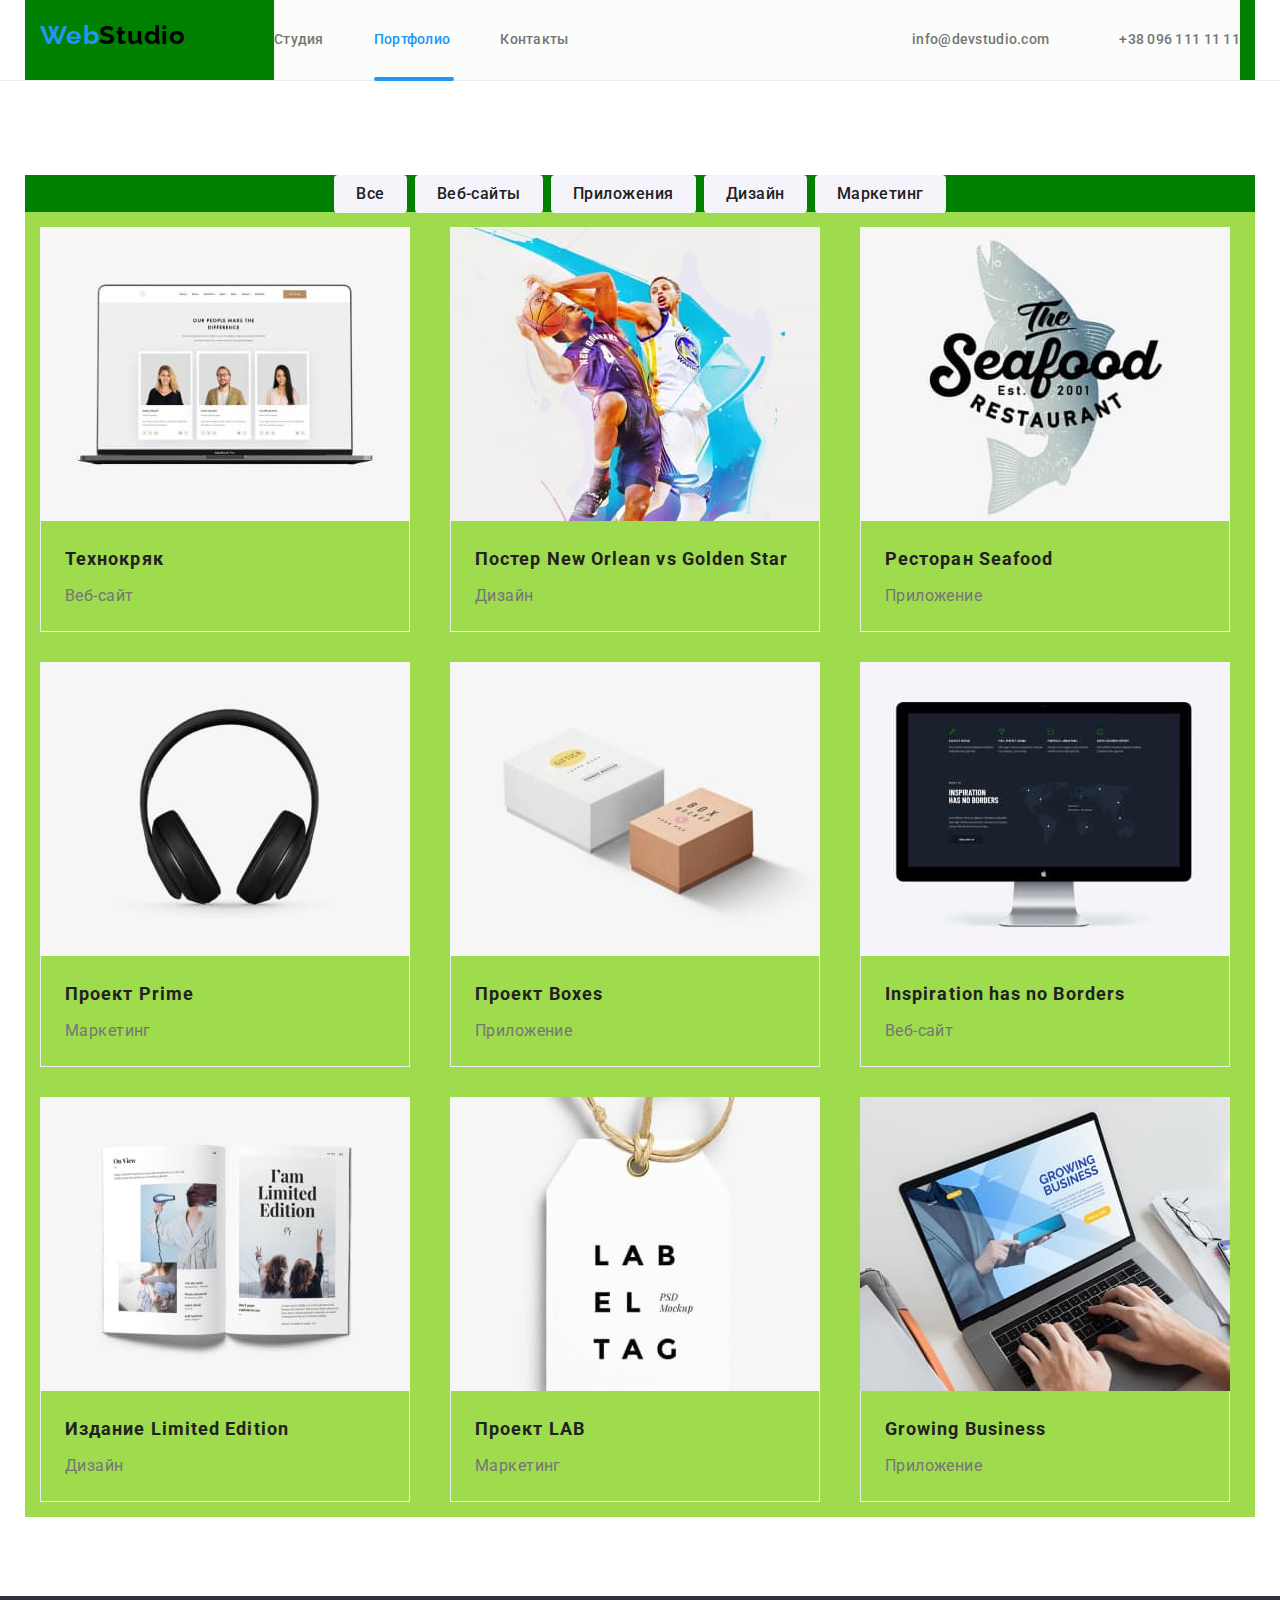
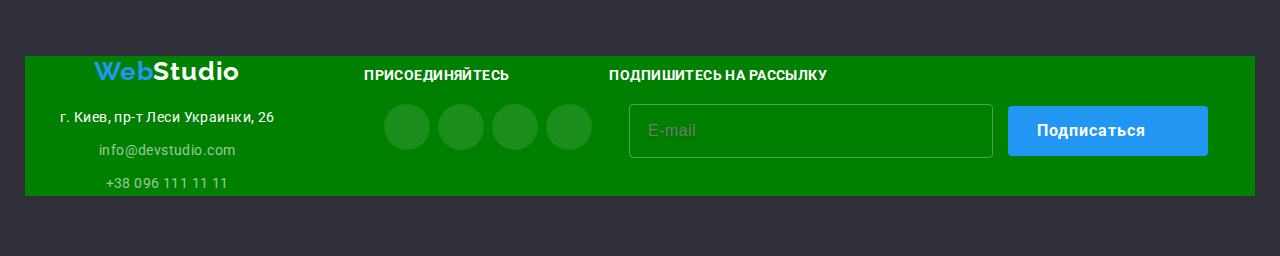
==== commit 329744f1: "responsive-image" ====
--- a/portfolio.html
+++ b/portfolio.html
@@ -154,12 +154,45 @@
             <li class="portfolio__item">
               <a href="#" class="portfolio__link">
                 <div class="thumb portfolio__thumb">
-                  <img
+                  <!-- <img
+                    class="portfolio__img"
                     src="./images/Технокряк.jpg"
                     width="370"
                     height="294"
                     alt="laptop shows 3 cards on wich are portrayed Sara Grant (blond-haired woman), Luke Jacobs(man in the glasses) and Claire Olson(dark-haired woman)"
-                  />
+                  /> -->
+
+                  <picture>
+                    <source
+                      media="(min-width: 1200px)"
+                      srcset="
+                        ./images/picture/desktop2x/portfolio/Технокряк.jpg    1x,
+                        ./images/picture/desktop2x/portfolio/Технокряк@2x.jpg 2x
+                      "
+                    />
+
+                    <source
+                      media="(min-width: 768px)"
+                      srcset="
+                        ./images/picture/tablet2x/portfolio/Технокряк.jpg.jpg 1x,
+                        ./images/picture/tablet2x/portfolio/Технокряк@2x.jpg  2x
+                      "
+                    />
+                    <source
+                      media="(min-width: 320px)"
+                      srcset="
+                        ./images/picture/mobile2х/portfolio/Технокряк.jpg    1x,
+                        ./images/picture/mobile2х/portfolio/Технокряк@2x.jpg 2x
+                      "
+                    />
+
+                    <img
+                      src="./images/picture/desktop1x/portfolio/Технокряк.jpg"
+                      class="team__img"
+                      alt="laptop shows 3 cards on wich are portrayed Sara Grant (blond-haired woman), Luke Jacobs(man in the glasses) and Claire Olson(dark-haired woman)"
+                    />
+                  </picture>
+
                   <div class="thumb__overlay">
                     <p class="thumb__text">
                       Lorem ipsum dolor sit amet consectetur,laboriosam
@@ -178,12 +211,43 @@
             <li class="portfolio__item">
               <a href="#" class="portfolio__link">
                 <div class="thumb portfolio__thumb">
-                  <img
+                  <!-- <img
+                    class="portfolio__img"
                     src="./images/Постер-New-Orlean-vs-GoldenStar.jpg"
-                    width="370"
-                    height="294"
                     alt="There are two bascketball player. One of them is in purple form and the other one's in white"
-                  />
+                  /> -->
+
+                  <picture>
+                    <source
+                      media="(min-width: 1200px)"
+                      srcset="
+                        ./images/picture/desktop2x/portfolio/Постер-New-Orlean-vs-GoldenStar.jpg    1x,
+                        ./images/picture/desktop2x/portfolio/Постер-New-Orlean-vs-GoldenStar@2x.jpg 2x
+                      "
+                    />
+
+                    <source
+                      media="(min-width: 768px)"
+                      srcset="
+                        ./images/picture/tablet2x/portfolio/Постер-New-Orlean-vs-GoldenStar.jpg.jpg 1x,
+                        ./images/picture/tablet2x/portfolio/Постер-New-Orlean-vs-GoldenStar@2x.jpg  2x
+                      "
+                    />
+                    <source
+                      media="(min-width: 320px)"
+                      srcset="
+                        ./images/picture/mobile2х/portfolio/Постер-New-Orlean-vs-GoldenStar.jpg    1x,
+                        ./images/picture/mobile2х/portfolio/Постер-New-Orlean-vs-GoldenStar@2x.jpg 2x
+                      "
+                    />
+
+                    <img
+                      src="./images/picture/desktop1x/portfolio/Постер-New-Orlean-vs-GoldenStar.jpg"
+                      class="team__img"
+                      alt="There are two bascketball player. One of them is in some purple form and the other one's in white"
+                    />
+                  </picture>
+
                   <div class="thumb__overlay">
                     <p class="thumb__text">
                       Lorem ipsum dolor sit amet consectetur,laboriosam
@@ -204,12 +268,45 @@
             <li class="portfolio__item">
               <a href="#" class="portfolio__link">
                 <div class="thumb portfolio__thumb">
-                  <img
+                  <!-- <img
+                    class="portfolio__img"
                     src="./images/Ресторан-Seafood.jpg"
                     width="370"
                     height="294"
                     alt="There are fish and text. The text reads as follows: The sea food restaurant has established in 2001"
-                  />
+                  /> -->
+
+                  <picture>
+                    <source
+                      media="(min-width: 1200px)"
+                      srcset="
+                        ./images/picture/desktop2x/portfolio/Ресторан-Seafood.jpg    1x,
+                        ./images/picture/desktop2x/portfolio/Ресторан-Seafood@2x.jpg 2x
+                      "
+                    />
+
+                    <source
+                      media="(min-width: 768px)"
+                      srcset="
+                        ./images/picture/tablet2x/portfolio/Ресторан-Seafood.jpg    1x,
+                        ./images/picture/tablet2x/portfolio/Ресторан-Seafood@2x.jpg 2x
+                      "
+                    />
+                    <source
+                      media="(min-width: 320px)"
+                      srcset="
+                        ./images/picture/mobile2х/portfolio/Ресторан-Seafood.jpg    1x,
+                        ./images/picture/mobile2х/portfolio/Ресторан-Seafood@2x.jpg 2x
+                      "
+                    />
+
+                    <img
+                      src="./images/picture/desktop1x/portfolio/Ресторан-Seafood.jpg"
+                      class="team__img"
+                      alt="There are fish and text. The text reads as follows: The sea food restaurant has established in 2001"
+                    />
+                  </picture>
+
                   <div class="thumb__overlay">
                     <p class="thumb__text">
                       Lorem ipsum dolor sit amet consectetur,laboriosam
@@ -228,12 +325,45 @@
             <li class="portfolio__item">
               <a href="#" class="portfolio__link">
                 <div class="thumb portfolio__thumb">
-                  <img
+                  <!-- <img
+                    class="portfolio__img"
                     src="./images/Проект-Prime.jpg"
                     width="370"
                     height="294"
                     alt="Чёрные беспроводные наушники"
-                  />
+                  /> -->
+
+                  <picture>
+                    <source
+                      media="(min-width: 1200px)"
+                      srcset="
+                        ./images/picture/desktop2x/portfolio/Проект-Prime.jpg    1x,
+                        ./images/picture/desktop2x/portfolio/Проект-Prime@2x.jpg 2x
+                      "
+                    />
+
+                    <source
+                      media="(min-width: 768px)"
+                      srcset="
+                        ./images/picture/tablet2x/portfolio/Проект-Prime.jpg    1x,
+                        ./images/picture/tablet2x/portfolio/Проект-Prime@2x.jpg 2x
+                      "
+                    />
+                    <source
+                      media="(min-width: 320px)"
+                      srcset="
+                        ./images/picture/mobile2х/portfolio/Проект-Prime.jpg    1x,
+                        ./images/picture/mobile2х/portfolio/Проект-Prime@2x.jpg 2x
+                      "
+                    />
+
+                    <img
+                      src="./images/picture/desktop1x/portfolio/Проект-Prime.jpg"
+                      class="team__img"
+                      alt="Чёрные беспроводные наушники"
+                    />
+                  </picture>
+
                   <div class="thumb__overlay">
                     <p class="thumb__text">
                       Lorem ipsum dolor sit amet consectetur,laboriosam
@@ -252,12 +382,45 @@
             <li class="portfolio__item">
               <a href="#" class="portfolio__link">
                 <div class="thumb portfolio__thumb">
-                  <img
+                  <!-- <img
+                    class="portfolio__img"
                     src="./images/Проект-Boxes.jpg"
                     width="370"
                     height="294"
                     alt="Две небольшие картонные коробочки"
-                  />
+                  /> -->
+
+                  <picture>
+                    <source
+                      media="(min-width: 1200px)"
+                      srcset="
+                        ./images/picture/desktop2x/portfolio/Проект-Boxes.jpg    1x,
+                        ./images/picture/desktop2x/portfolio/Проект-Boxes@2x.jpg 2x
+                      "
+                    />
+
+                    <source
+                      media="(min-width: 768px)"
+                      srcset="
+                        ./images/picture/tablet2x/portfolio/Проект-Boxes.jpg    1x,
+                        ./images/picture/tablet2x/portfolio/Проект-Boxes@2x.jpg 2x
+                      "
+                    />
+                    <source
+                      media="(min-width: 320px)"
+                      srcset="
+                        ./images/picture/mobile2х/portfolio/Проект-Boxes.jpg    1x,
+                        ./images/picture/mobile2х/portfolio/Проект-Boxes@2x.jpg 2x
+                      "
+                    />
+
+                    <img
+                      src="./images/picture/desktop1x/portfolio/Проект-Boxes.jpg"
+                      class="team__img"
+                      alt="Две небольшие картонные коробочки"
+                    />
+                  </picture>
+
                   <div class="thumb__overlay">
                     <p class="thumb__text">
                       Lorem ipsum dolor sit amet consectetur,laboriosam
@@ -275,12 +438,45 @@
             <li class="portfolio__item">
               <a href="#" class="portfolio__link">
                 <div class="thumb portfolio__thumb">
-                  <img
+                  <!-- <img
+                    class="portfolio__img"
                     src="./images/Inspiration-has-noBorders.jpg"
                     width="370"
                     height="294"
                     alt="Изображения континентов в тёмных тонах"
-                  />
+                  /> -->
+
+                  <picture>
+                    <source
+                      media="(min-width: 1200px)"
+                      srcset="
+                        ./images/picture/desktop2x/portfolio/Inspiration-has-noBorders.jpg    1x,
+                        ./images/picture/desktop2x/portfolio/Inspiration-has-noBorders@2x.jpg 2x
+                      "
+                    />
+
+                    <source
+                      media="(min-width: 768px)"
+                      srcset="
+                        ./images/picture/tablet2x/portfolio/Inspiration-has-noBorders.jpg    1x,
+                        ./images/picture/tablet2x/portfolio/Inspiration-has-noBorders@2x.jpg 2x
+                      "
+                    />
+                    <source
+                      media="(min-width: 320px)"
+                      srcset="
+                        ./images/picture/mobile2х/portfolio/Inspiration-has-noBorders.jpg    1x,
+                        ./images/picture/mobile2х/portfolio/Inspiration-has-noBorders@2x.jpg 2x
+                      "
+                    />
+
+                    <img
+                      src="./images/picture/desktop1x/portfolio/Inspiration-has-noBorders.jpg"
+                      class="team__img"
+                      alt="Изображения континентов в тёмных тонах на дисплее монитора"
+                    />
+                  </picture>
+
                   <div class="thumb__overlay">
                     <p class="thumb__text">
                       Lorem ipsum dolor sit amet consectetur,laboriosam
@@ -298,12 +494,45 @@
             <li class="portfolio__item">
               <a href="#" class="portfolio__link">
                 <div class="thumb portfolio__thumb">
-                  <img
+                  <!-- <img
+                    class="portfolio__img"
                     src="./images/Издание-LimitedEdition.jpg"
                     width="370"
                     height="294"
                     alt="страницы раскрытого журнала"
-                  />
+                  /> -->
+
+                  <picture>
+                    <source
+                      media="(min-width: 1200px)"
+                      srcset="
+                        ./images/picture/desktop2x/portfolio/Издание-LimitedEdition.jpg    1x,
+                        ./images/picture/desktop2x/portfolio/Издание-LimitedEdition@2x.jpg 2x
+                      "
+                    />
+
+                    <source
+                      media="(min-width: 768px)"
+                      srcset="
+                        ./images/picture/tablet2x/portfolio/Издание-LimitedEdition.jpg    1x,
+                        ./images/picture/tablet2x/portfolio/Издание-LimitedEdition@2x.jpg 2x
+                      "
+                    />
+                    <source
+                      media="(min-width: 320px)"
+                      srcset="
+                        ./images/picture/mobile2х/portfolio/Издание-LimitedEdition.jpg    1x,
+                        ./images/picture/mobile2х/portfolio/Издание-LimitedEdition@2x.jpg 2x
+                      "
+                    />
+
+                    <img
+                      src="./images/picture/desktop1x/portfolio/Издание-LimitedEdition.jpg"
+                      class="team__img"
+                      alt="страницы раскрытого журнала"
+                    />
+                  </picture>
+
                   <div class="thumb__overlay">
                     <p class="thumb__text">
                       Lorem ipsum dolor sit amet consectetur,laboriosam
@@ -321,12 +550,45 @@
             <li class="portfolio__item">
               <a href="#" class="portfolio__link">
                 <div class="thumb portfolio__thumb">
-                  <img
+                  <!-- <img
+                    class="portfolio__img"
                     src="./images/Проект-LAB.jpg"
                     width="370"
                     height="294"
                     alt="Этикетка от одежды с надписью на англ Label tag"
-                  />
+                  /> -->
+
+                  <picture>
+                    <source
+                      media="(min-width: 1200px)"
+                      srcset="
+                        ./images/picture/desktop2x/portfolio/Проект-LAB.jpg    1x,
+                        ./images/picture/desktop2x/portfolio/Проект-LAB@2x.jpg 2x
+                      "
+                    />
+
+                    <source
+                      media="(min-width: 768px)"
+                      srcset="
+                        ./images/picture/tablet2x/portfolio/Проект-LAB.jpg    1x,
+                        ./images/picture/tablet2x/portfolio/Проект-LAB@2x.jpg 2x
+                      "
+                    />
+                    <source
+                      media="(min-width: 320px)"
+                      srcset="
+                        ./images/picture/mobile2х/portfolio/Проект-LAB.jpg    1x,
+                        ./images/picture/mobile2х/portfolio/Проект-LAB@2x.jpg 2x
+                      "
+                    />
+
+                    <img
+                      src="./images/picture/desktop1x/portfolio/Проект-LAB.jpg"
+                      class="team__img"
+                      alt="Этикетка от одежды с надписью на англ Label tag"
+                    />
+                  </picture>
+
                   <div class="thumb__overlay">
                     <p class="thumb__text">
                       Lorem ipsum dolor sit amet consectetur adipisicing elit.
@@ -348,12 +610,45 @@
             <li class="portfolio__item">
               <a href="#" class="portfolio__link">
                 <div class="thumb portfolio__thumb">
-                  <img
+                  <!-- <img
+                    class="portfolio__img"
                     src="./images/GrowingBusiness.jpg"
                     width="370"
                     height="294"
                     alt="Руки мужчины, работающего на ноутбуке. Growing Business надпись на дисплее этого ноутбука"
-                  />
+                  /> -->
+
+                  <picture>
+                    <source
+                      media="(min-width: 1200px)"
+                      srcset="
+                        ./images/picture/desktop2x/portfolio/GrowingBusiness.jpg    1x,
+                        ./images/picture/desktop2x/portfolio/GrowingBusiness@2x.jpg 2x
+                      "
+                    />
+
+                    <source
+                      media="(min-width: 768px)"
+                      srcset="
+                        ./images/picture/tablet2x/portfolio/GrowingBusiness.jpg    1x,
+                        ./images/picture/tablet2x/portfolio/GrowingBusiness@2x.jpg 2x
+                      "
+                    />
+                    <source
+                      media="(min-width: 320px)"
+                      srcset="
+                        ./images/picture/mobile2х/portfolio/GrowingBusiness.jpg    1x,
+                        ./images/picture/mobile2х/portfolio/GrowingBusiness@2x.jpg 2x
+                      "
+                    />
+
+                    <img
+                      src="./images/picture/desktop1x/portfolio/GrowingBusiness.jpg"
+                      class="team__img"
+                      alt="Руки мужчины, работающего на ноутбуке. Growing Business надпись на дисплее этого ноутбука"
+                    />
+                  </picture>
+
                   <div class="thumb__overlay">
                     <p class="thumb__text">
                       Lorem ipsum dolor sit amet consectetur,laboriosam
@@ -376,7 +671,7 @@
     <!--footer-->
     <footer class="footer">
       <div class="container footer__container">
-        <div>
+        <div class="footer__box">
           <a href="./index.html" class="logo footer__logo"
             >Web<span class="footer__logo--white">Studio</span></a
           >
--- a/css/main.min.css
+++ b/css/main.min.css
@@ -1 +1 @@
-:root{--primary-text-color: #757575;--primary-title-color: #212121;--accent-color: #2196f3;--client-color: #afb1b8;--text-color-white: #ffffff;--primary-back: #ffffff;--secondary-back: #f5f4fa;--dark-back: #2f303a;--hero-back: #c4c4c4;--primary-font: "Roboto", sans-serif;--second-font: "Raleway", sans-serif;--mobile: 480px;--tablet: 768px;--desktop: 1200px}body{margin:0;background-color:var(--primary-back);color:var(--primary-text-color);font-family:var(--primary-font);letter-spacing:.03em;font-size:14px;line-height:1.71}ul,li,ol{list-style:none;margin:0;padding:0}h1,h2,h3,h4,h5,h6,p{margin:0}img{display:block;max-width:100%;height:auto}a{text-decoration:none}.container{margin-left:auto;margin-right:auto;padding-left:15px;padding-right:15px}@media screen and (min-width: 480px){.container{width:480px}}@media screen and (min-width: 768px){.container{width:var(--tablet);background-color:#ff8c00}}@media screen and (min-width: 1200px){.container{width:1200px;background-color:green}}.btn{display:inline-block;padding:4px 20px;color:var(--primary-title-color);line-height:1.14;letter-spacing:.03em;text-align:center;font-weight:500;font-size:16px;text-transform:none;font-family:Roboto,sans-serif;line-height:1.62;border-radius:4px;border-color:transparent;background-color:#f5f4fa}.btn--main{width:200px;height:50px;font-weight:700;background-color:var(--accent-color);color:#fff;line-height:1.88;letter-spacing:.06em;-webkit-transition-property:background-color,-webkit-box-shadow;transition-property:background-color,-webkit-box-shadow;-o-transition-property:background-color,box-shadow;transition-property:background-color,box-shadow;transition-property:background-color,box-shadow,-webkit-box-shadow;-webkit-transition-duration:250ms;-o-transition-duration:250ms;transition-duration:250ms;-webkit-transition-timing-function:cubic-bezier(0.4, 0, 0.2, 1);-o-transition-timing-function:cubic-bezier(0.4, 0, 0.2, 1);transition-timing-function:cubic-bezier(0.4, 0, 0.2, 1)}.btn--main:hover,.btn--main :focus{background-color:#188ce8;-webkit-box-shadow:0px 4px 4px rgba(0,0,0,.15);box-shadow:0px 4px 4px rgba(0,0,0,.15);cursor:pointer}.section{padding-top:60px;padding-bottom:60px}@media screen and (min-width: 1200px){.section{padding-top:94px;padding-bottom:94px}}.section__title{margin-bottom:30px;margin-top:0;color:var(--primary-title-color);line-height:1.14;letter-spacing:.03em;text-align:center;font-weight:700;font-size:36px;text-transform:none;line-height:1.17}@media screen and (min-width: 1200px){.section__title{margin-bottom:50px}}.section__title--invisible{position:absolute;clip:rect(0 0 0 0);width:1px;height:1px;margin:-1px}@media screen and (min-width: 768px){.header{border-bottom:1px solid #ececec}}.header__container{position:relative;width:100vw}@media screen and (min-width: 480px){.header__container{width:var(--mobile)}}@media screen and (min-width: 768px){.header__container{width:var(--tablet);display:-webkit-box;display:-ms-flexbox;display:flex;-webkit-box-pack:justify;-ms-flex-pack:justify;justify-content:space-between;-webkit-box-align:baseline;-ms-flex-align:baseline;align-items:baseline}}@media screen and (min-width: 1200px){.header__container{width:var(--desktop)}}.header__logo{display:inline-block;margin:15px 0 16px}.header__logo--black{color:#000}@media screen and (min-width: 768px){.header__logo{margin-right:88px}}.logo{color:var(--accent-color);font-family:var(--second-font);font-weight:700;font-size:24px;line-height:1.17;letter-spacing:.03em}@media screen and (min-width: 1200px){.logo{font-size:26px}}.mobile-menu__button{position:absolute;top:10px;right:15px;z-index:1;display:-webkit-inline-box;display:-ms-inline-flexbox;display:inline-flex;-webkit-box-align:center;-ms-flex-align:center;align-items:center;-webkit-box-pack:center;-ms-flex-pack:center;justify-content:center;border:0px;background-color:transparent;padding:0px}@media screen and (min-width: 768px){.mobile-menu__button{display:none}}.mobile-menu__button .mobile-menu__icon-cross{display:none}.mobile-menu__button:hover .mobile-menu__icon-cross,.mobile-menu__button:focus .mobile-menu__icon-cross{fill:var(--accent-color)}.mobile-menu__button.is-open .mobile-menu__icon-cross{display:block;color:var(--primary-title-color)}.mobile-menu__button .mobile-menu__icon-menu{display:block;color:var(--primary-title-color)}.mobile-menu__button:hover .mobile-menu__icon-menu,.mobile-menu__button:focus .mobile-menu__icon-menu{fill:var(--accent-color)}.mobile-menu__button.is-open .mobile-menu__icon-menu{display:none}.menu{display:none;position:absolute;top:0;left:-1px;width:101vw;height:100vh;padding:48px 40px;background-color:rgba(255,255,255,.986)}.menu.is-open{display:block}@media screen and (min-width: 768px){.menu.is-open{display:-webkit-box;display:-ms-flexbox;display:flex}}@media screen and (max-height: 350px),(max-width: 379px){.menu{padding:32px 32px}}@media screen and (min-width: 768px){.menu{display:-webkit-box;display:-ms-flexbox;display:flex;position:static;padding:0;height:auto}}@media screen and (min-width: 768px){.site-nav__list{display:-webkit-box;display:-ms-flexbox;display:flex}}.site-nav__item{display:block}@media screen and (max-width: 767px){.site-nav__item:not(:last-child){padding-bottom:32px}}@media screen and (max-height: 350px),(max-width: 379px){.site-nav__item:not(:last-child){padding-bottom:20px}}@media screen and (min-width: 768px){.site-nav__item:not(:last-child){margin-right:50px}}@media screen and (min-width: 768px){.site-nav__item{display:-webkit-box;display:-ms-flexbox;display:flex;padding:0}}.site-nav__link{display:block;color:var(--primary-title-color);line-height:1.14;letter-spacing:.03em;text-align:center;font-weight:500;font-size:40px;text-transform:none;color:var(--primary-text-color);text-align:start;line-height:1.17;letter-spacing:.02em;-webkit-transition-property:color;-o-transition-property:color;transition-property:color;-webkit-transition-duration:250ms;-o-transition-duration:250ms;transition-duration:250ms;-webkit-transition-timing-function:cubic-bezier(0.4, 0, 0.2, 1);-o-transition-timing-function:cubic-bezier(0.4, 0, 0.2, 1);transition-timing-function:cubic-bezier(0.4, 0, 0.2, 1)}@media screen and (max-height: 350px),(max-width: 379px){.site-nav__link{font-size:28px}}@media screen and (min-width: 768px){.site-nav__link{padding-top:32px;padding-bottom:32px;position:relative;font-size:14px;line-height:1.14}}.site-nav__link:hover,.site-nav__link:focus{color:var(--accent-color)}.site-nav__link--current{color:var(--accent-color)}.site-nav__link--current::after{content:""}@media screen and (min-width: 768px){.site-nav__link--current::after{position:absolute;margin-bottom:-1px;bottom:0;left:0;width:100%;border-radius:2px;border:2px solid var(--accent-color);background-color:var(--accent-color)}}.connect{position:absolute;bottom:48px;left:40px}@media screen and (min-width: 768px){.connect{position:static;margin-left:auto;display:-webkit-box;display:-ms-flexbox;display:flex;-webkit-box-align:center;-ms-flex-align:center;align-items:center}}.mobile-menu__list{display:-webkit-box;display:-ms-flexbox;display:flex;-webkit-box-pack:justify;-ms-flex-pack:justify;justify-content:space-between}@media screen and (min-width: 768px){.mobile-menu__list{display:none}}.mobile-menu__item:not(:last-child){margin-right:10px}.mobile-menu__item:not(:last-child)::after{content:"";background-color:rgba(33,33,33,.2);margin-left:10px;border:1px solid rgba(33,33,33,.2)}@media screen and (max-height: 350px),(max-width: 379px){.mobile-menu__item:not(:last-child)::after{margin-left:5px}}@media screen and (max-height: 350px),(max-width: 379px){.mobile-menu__item:not(:last-child){margin-right:5px}}.mobile-menu__link{text-decoration:none;color:var(--primary-title-color);line-height:1.14;letter-spacing:.03em;text-align:center;font-weight:500;font-size:18px;text-transform:none;color:var(--primary-text-color);letter-spacing:.02em;line-height:1.22}@media screen and (max-height: 350px),(max-width: 379px){.mobile-menu__link{font-size:16px}}.mobile-menu__link:hover,.mobile-menu__link:focus{color:var(--accent-color)}.studio-contacts{display:-webkit-box;display:-ms-flexbox;display:flex}@media screen and (max-width: 767px){.studio-contacts{-webkit-box-orient:vertical;-webkit-box-direction:reverse;-ms-flex-direction:column-reverse;flex-direction:column-reverse;margin-bottom:64px}}@media screen and (min-width: 768px){.studio-contacts{margin-left:auto;-webkit-box-orient:vertical;-webkit-box-direction:normal;-ms-flex-direction:column;flex-direction:column}}@media screen and (min-width: 1200px){.studio-contacts{-webkit-box-orient:horizontal;-webkit-box-direction:normal;-ms-flex-direction:row;flex-direction:row}}@media screen and (max-height: 350px),(max-width: 379px){.studio-contacts{margin-bottom:30px}}@media screen and (min-width: 1200px){.studio-contacts__item:not(:last-child){margin-right:50px}}@media screen and (max-width: 767px){.studio-contacts__item:not(:first-child){margin-bottom:32px}}@media screen and (max-height: 350px),(max-width: 379px){.studio-contacts__item:not(:first-child){margin-bottom:20px}}@media screen and (min-width: 768px){.studio-contacts__item{display:-webkit-box;display:-ms-flexbox;display:flex;-webkit-box-align:center;-ms-flex-align:center;align-items:center}}.studio-contacts__link{color:var(--primary-text-color);font-weight:500;font-size:24px;line-height:1.17;letter-spacing:.02em;-webkit-transition-property:color;-o-transition-property:color;transition-property:color;-webkit-transition-duration:250ms;-o-transition-duration:250ms;transition-duration:250ms;-webkit-transition-timing-function:cubic-bezier(0.4, 0, 0.2, 1);-o-transition-timing-function:cubic-bezier(0.4, 0, 0.2, 1);transition-timing-function:cubic-bezier(0.4, 0, 0.2, 1)}@media screen and (max-height: 350px),(max-width: 379px){.studio-contacts__link{font-size:16px}}@media screen and (min-width: 768px){.studio-contacts__link{display:-webkit-inline-box;display:-ms-inline-flexbox;display:inline-flex;-webkit-box-align:center;-ms-flex-align:center;align-items:center;padding:5px 0;font-size:12px}}@media screen and (min-width: 1200px){.studio-contacts__link{font-size:14px;line-height:1.14;padding:32px 0}}.studio-contacts__link:hover,.studio-contacts__link:focus{color:var(--accent-color);fill:var(--accent-color)}@media screen and (max-width: 767px){.studio-contacts__link__big{font-size:34px;margin-bottom:32px}}@media screen and (max-height: 350px),(max-width: 379px){.studio-contacts__link__big{font-size:24px;margin-bottom:20px}}@media screen and (max-width: 767px){.studio-contacts__svg{display:none}}@media screen and (min-width: 768px){.studio-contacts__svg{margin-right:10px;-webkit-box-align:center;-ms-flex-align:center;align-items:center;fill:currentColor;-webkit-transition-property:fill;-o-transition-property:fill;transition-property:fill;-webkit-transition-duration:250ms;-o-transition-duration:250ms;transition-duration:250ms;-webkit-transition-timing-function:cubic-bezier(0.4, 0, 0.2, 1);-o-transition-timing-function:cubic-bezier(0.4, 0, 0.2, 1);transition-timing-function:cubic-bezier(0.4, 0, 0.2, 1)}.studio-contacts__link:hover .studio-contacts__svg,.studio-contacts__link:focus .studio-contacts__svg{color:var(--accent-color);fill:var(--accent-color)}}.phone{width:10px;height:16px}@media screen and (max-width: 767px){.phone{width:10px;height:14px;margin-right:8px}}.mail{width:16px;height:12px}@media screen and (max-width: 767px){.mail{width:14px;height:10px;margin-right:8px}}.hero{padding-top:118px;padding-bottom:118px;background-color:var(--hero-back)}.overlay{text-align:center;height:400px;width:100vw;margin-left:auto;margin-right:auto;background-image:-webkit-gradient(linear, left top, right top, from(rgba(47, 48, 58, 0.4)), to(rgba(47, 48, 58, 0.4))),url(../images/hero-back.jpg);background-image:-o-linear-gradient(left, rgba(47, 48, 58, 0.4), rgba(47, 48, 58, 0.4)),url(../images/hero-back.jpg);background-image:linear-gradient(to right, rgba(47, 48, 58, 0.4), rgba(47, 48, 58, 0.4)),url(../images/hero-back.jpg);background-position:center;background-size:cover;background-repeat:no-repeat}@media screen and (min-width: 480px){.overlay{width:var(--mobile)}}@media screen and (min-width: 768px){.overlay{width:var(--tablet)}}@media screen and (min-width: 1200px){.overlay{width:1200px;height:600px}}.hero__title{margin-top:0;margin-bottom:30px;margin-left:auto;margin-right:auto;color:var(--primary-title-color);line-height:1.14;letter-spacing:.03em;text-align:center;font-weight:900;font-size:26px;text-transform:uppercase;line-height:1.62;letter-spacing:.06em;color:var(--text-color-white)}@media screen and (min-width: 1200px){.hero__title{font-size:44px;line-height:1.36}}.backdrop{position:fixed;width:100%;height:100%;top:0%;left:0%;z-index:2;overflow-y:scroll;background-color:rgba(0,0,0,.2);opacity:1;visibility:visible;-webkit-transition:visibility 400ms cubic-bezier(0.4, 0, 0.2, 1),opacity 400ms cubic-bezier(0.4, 0, 0.2, 1);-o-transition:visibility 400ms cubic-bezier(0.4, 0, 0.2, 1),opacity 400ms cubic-bezier(0.4, 0, 0.2, 1);transition:visibility 400ms cubic-bezier(0.4, 0, 0.2, 1),opacity 400ms cubic-bezier(0.4, 0, 0.2, 1)}.backdrop--is-hidden{visibility:hidden;pointer-events:none;opacity:0}@media screen and (max-width: 767px){.backdrop{padding:94px 15px}}body.modal--open{overflow:hidden}.modal{z-index:3;padding:40px;background-color:#fff;border-radius:4px;-webkit-box-shadow:0px 1px 3px rgba(0,0,0,.12),0px 1px 1px rgba(0,0,0,.14),0px 2px 1px rgba(0,0,0,.2);box-shadow:0px 1px 3px rgba(0,0,0,.12),0px 1px 1px rgba(0,0,0,.14),0px 2px 1px rgba(0,0,0,.2);-webkit-transition:opacity 400ms cubic-bezier(0.4, 0, 0.2, 1),visibility 400ms cubic-bezier(0.4, 0, 0.2, 1),-webkit-transform 400ms cubic-bezier(0.4, 0, 0.2, 1);transition:opacity 400ms cubic-bezier(0.4, 0, 0.2, 1),visibility 400ms cubic-bezier(0.4, 0, 0.2, 1),-webkit-transform 400ms cubic-bezier(0.4, 0, 0.2, 1);-o-transition:transform 400ms cubic-bezier(0.4, 0, 0.2, 1),opacity 400ms cubic-bezier(0.4, 0, 0.2, 1),visibility 400ms cubic-bezier(0.4, 0, 0.2, 1);transition:transform 400ms cubic-bezier(0.4, 0, 0.2, 1),opacity 400ms cubic-bezier(0.4, 0, 0.2, 1),visibility 400ms cubic-bezier(0.4, 0, 0.2, 1);transition:transform 400ms cubic-bezier(0.4, 0, 0.2, 1),opacity 400ms cubic-bezier(0.4, 0, 0.2, 1),visibility 400ms cubic-bezier(0.4, 0, 0.2, 1),-webkit-transform 400ms cubic-bezier(0.4, 0, 0.2, 1)}.backdrop--is-hidden .modal{visibility:hidden;-webkit-transform:translate(-50%, -200%);-ms-transform:translate(-50%, -200%);transform:translate(-50%, -200%);-webkit-transition:visibility 400ms cubic-bezier(0.4, 0, 0.2, 1),opacity 400ms cubic-bezier(0.4, 0, 0.2, 1),-webkit-transform 400ms cubic-bezier(0.4, 0, 0.2, 1);transition:visibility 400ms cubic-bezier(0.4, 0, 0.2, 1),opacity 400ms cubic-bezier(0.4, 0, 0.2, 1),-webkit-transform 400ms cubic-bezier(0.4, 0, 0.2, 1);-o-transition:transform 400ms cubic-bezier(0.4, 0, 0.2, 1),visibility 400ms cubic-bezier(0.4, 0, 0.2, 1),opacity 400ms cubic-bezier(0.4, 0, 0.2, 1);transition:transform 400ms cubic-bezier(0.4, 0, 0.2, 1),visibility 400ms cubic-bezier(0.4, 0, 0.2, 1),opacity 400ms cubic-bezier(0.4, 0, 0.2, 1);transition:transform 400ms cubic-bezier(0.4, 0, 0.2, 1),visibility 400ms cubic-bezier(0.4, 0, 0.2, 1),opacity 400ms cubic-bezier(0.4, 0, 0.2, 1),-webkit-transform 400ms cubic-bezier(0.4, 0, 0.2, 1)}@media screen and (min-width: 768px){.modal{position:absolute;top:50%;left:50%;-webkit-transform:translate(-50%, -50%);-ms-transform:translate(-50%, -50%);transform:translate(-50%, -50%);width:528px;height:581px}}.btn-close{position:absolute;top:8px;right:8px;display:-webkit-box;display:-ms-flexbox;display:flex;-webkit-box-align:center;-ms-flex-align:center;align-items:center;-webkit-box-pack:center;-ms-flex-pack:center;justify-content:center;width:30px;height:30px;padding:0 0;background-color:#fff;border:1px solid rgba(0,0,0,.1);border-radius:50%;cursor:pointer;-webkit-transition-property:border-color;-o-transition-property:border-color;transition-property:border-color;-webkit-transition-duration:250ms;-o-transition-duration:250ms;transition-duration:250ms;-webkit-transition-timing-function:cubic-bezier(0.4, 0, 0.2, 1);-o-transition-timing-function:cubic-bezier(0.4, 0, 0.2, 1);transition-timing-function:cubic-bezier(0.4, 0, 0.2, 1)}.btn-close:hover,.btn-close:focus{border:1px solid var(--accent-color)}@media screen and (max-width: 767px){.btn-close{top:102px;right:23px}}.btn-close__icon{-webkit-transition-property:fill;-o-transition-property:fill;transition-property:fill;-webkit-transition-duration:250ms;-o-transition-duration:250ms;transition-duration:250ms;-webkit-transition-timing-function:cubic-bezier(0.4, 0, 0.2, 1);-o-transition-timing-function:cubic-bezier(0.4, 0, 0.2, 1);transition-timing-function:cubic-bezier(0.4, 0, 0.2, 1)}.btn-close:hover .btn-close__icon,.btn-close:focus .btn-close__icon{fill:var(--accent-color);stroke:var(--accent-color);stroke-width:10%}.form{margin-left:auto;margin-right:auto}.form__title{display:inline-block;margin-bottom:12px;color:var(--primary-title-color);line-height:1.14;letter-spacing:.03em;text-align:center;font-weight:700;font-size:20px;text-transform:none;line-height:1.5}@media screen and (min-width: 1200px){.form__title{line-height:1.15}}.form__field{position:relative;display:-webkit-box;display:-ms-flexbox;display:flex;-webkit-box-orient:vertical;-webkit-box-direction:normal;-ms-flex-direction:column;flex-direction:column;text-align:start;line-height:1.17;letter-spacing:.01em}.form__field:not(:last-child){margin-bottom:10px}.form__label{margin-bottom:4px;font-size:12px}.form__input{margin:0;padding:0 0 0 42px;width:100%;height:40px;font-size:14px;border:1px solid rgba(33,33,33,.2);border-radius:4px}.form__input:-moz-placeholder-shown{border-color:rgba(33,33,33,.2)}.form__input:-ms-input-placeholder{border-color:rgba(33,33,33,.2)}.form__input:placeholder-shown{border-color:rgba(33,33,33,.2)}.form__input:not(:-moz-placeholder-shown){outline:1px solid var(--accent-color)}.form__input:not(:-ms-input-placeholder){outline:1px solid var(--accent-color)}.form__input:not(:placeholder-shown),.form__input:focus,.form__input:hover{outline:1px solid var(--accent-color)}.form__icon{position:absolute;bottom:11px;left:12px;width:18px;height:18px}.form__svg{fill:#212121}.form__input:not(:-moz-placeholder-shown)+.form__icon>.form__svg{fill:var(--accent-color)}.form__input:not(:-ms-input-placeholder)+.form__icon>.form__svg{fill:var(--accent-color)}.form__input:not(:placeholder-shown)+.form__icon>.form__svg,.form__input:focus+.form__icon>.form__svg{fill:var(--accent-color)}.form__comment{text-align:start;margin-bottom:20px}.form__textarea{display:block;resize:none;width:100%;height:120px;padding:12px 16px;border-radius:4px;border:1px solid rgba(33,33,33,.2)}.form__textarea::-webkit-input-placeholder{color:rgba(117,117,117,.5)}.form__textarea::-moz-placeholder{color:rgba(117,117,117,.5)}.form__textarea:-ms-input-placeholder{color:rgba(117,117,117,.5)}.form__textarea::-ms-input-placeholder{color:rgba(117,117,117,.5)}.form__textarea::placeholder{color:rgba(117,117,117,.5)}.form__textarea:not(:-moz-placeholder-shown){outline:1px solid var(--accent-color)}.form__textarea:not(:-ms-input-placeholder){outline:1px solid var(--accent-color)}.form__textarea:not(:placeholder-shown),.form__textarea:focus,.form__textarea:hover{outline:1px solid var(--accent-color)}.form__check{width:425px}.form__contract{display:-webkit-box;display:-ms-flexbox;display:flex;-webkit-box-pack:center;-ms-flex-pack:center;justify-content:center;margin-bottom:30px;color:var(--primary-title-color);line-height:1.14;letter-spacing:.03em;text-align:center;font-weight:400;font-size:12px;text-transform:none;line-height:1.17;color:currentColor}.form__contract:hover{cursor:pointer}@media screen and (min-width: 1200px){.form__contract{color:var(--primary-title-color);line-height:1.14;letter-spacing:.03em;text-align:center;font-weight:400;font-size:14px;text-transform:none;line-height:1.71}}.form__checkbox{position:absolute;clip:rect(0 0 0 0);width:1px;height:1px;margin:-1px;padding:0;border:0;overflow:hidden}.form__check{display:-webkit-box;display:-ms-flexbox;display:flex;-webkit-box-align:center;-ms-flex-align:center;align-items:center;-ms-flex-item-align:center;align-self:center;margin-right:8px;width:16px;height:15px;border:2px solid #212121;border-radius:2px}.form__checkbox:hover+.form__check,.form__checkbox:focus-visible+.form__check{outline:1px solid var(--accent-color);border-color:var(--accent-color);cursor:pointer}.form__checkbox:checked+.form__check{background-color:var(--accent-color);border-color:var(--accent-color);background-size:contain;background-origin:border-box}.form__icon-check{fill:#fff;stroke:#fff;stroke-width:10%;opacity:0}.form__checkbox:checked~.form__check>.form__icon-check{opacity:1}.form__link{-webkit-text-decoration-line:underline;text-decoration-line:underline;-webkit-text-decoration-skip-ink:none;text-decoration-skip-ink:none;color:var(--accent-color);margin-left:5px}.benefits__list{display:-webkit-box;display:-ms-flexbox;display:flex;-ms-flex-wrap:wrap;flex-wrap:wrap;margin:-15px}@media screen and (min-width: 768px){.benefits__item{display:inline-block;-webkit-box-align:center;-ms-flex-align:center;align-items:center;width:calc((100% - 2 * 30px) / 2);margin:15px}}@media screen and (min-width: 1200px){.benefits__item{width:calc((100% - 4 * 30px) / 4)}}@media screen and (max-width: 767px){.benefits__item:not(:last-child){margin-bottom:30px}}.benefits__photo{display:-webkit-box;display:-ms-flexbox;display:flex;-webkit-box-align:center;-ms-flex-align:center;align-items:center;-webkit-box-pack:center;-ms-flex-pack:center;justify-content:center;background-color:var(--secondary-back);margin-bottom:30px}@media screen and (min-width: 1200px){.benefits__photo{width:270px}}.benefits__text{padding-bottom:4px}.benefits__title{margin-top:0;margin-bottom:10px;color:var(--primary-title-color);line-height:1.14;letter-spacing:.03em;text-align:center;font-weight:700;font-size:14px;text-transform:uppercase}@media screen and (min-width: 768px){.benefits__title{text-align:start}}@media screen and (max-width: 1200px){.work{display:none}}.work__list{display:-webkit-box;display:-ms-flexbox;display:flex;-webkit-box-pack:justify;-ms-flex-pack:justify;justify-content:space-between}.work__item{position:relative}.work__label{position:absolute;display:-webkit-box;display:-ms-flexbox;display:flex;-webkit-box-pack:center;-ms-flex-pack:center;justify-content:center;-webkit-box-align:center;-ms-flex-align:center;align-items:center;left:0%;bottom:0%;width:100%;height:70px;background-color:rgba(47,48,58,.8)}.work__title{color:var(--primary-title-color);line-height:1.14;letter-spacing:.03em;text-align:center;font-weight:700;font-size:14px;text-transform:uppercase;color:var(--text-color-white);text-align:center}.social__list{display:-webkit-box;display:-ms-flexbox;display:flex;-webkit-box-pack:center;-ms-flex-pack:center;justify-content:center;margin-top:16px}.social__item{width:44px;height:44px}.social__item:not(:last-child){margin-right:10px}.social__link{display:-webkit-box;display:-ms-flexbox;display:flex;-webkit-box-pack:center;-ms-flex-pack:center;justify-content:center;-webkit-box-align:center;-ms-flex-align:center;align-items:center;width:100%;height:100%;border:1px solid transparent;border-radius:50%;-webkit-transition-property:background-color;-o-transition-property:background-color;transition-property:background-color;-webkit-transition-duration:250ms;-o-transition-duration:250ms;transition-duration:250ms;-webkit-transition-timing-function:cubic-bezier(0.4, 0, 0.2, 1);-o-transition-timing-function:cubic-bezier(0.4, 0, 0.2, 1);transition-timing-function:cubic-bezier(0.4, 0, 0.2, 1)}.social__link:hover,.social__link:focus{background-color:var(--accent-color)}.social__icon{width:20px;height:20px;fill:#afb1b8;-webkit-transition:fill 250ms cubic-bezier(0.4, 0, 0.2, 1);-o-transition:fill 250ms cubic-bezier(0.4, 0, 0.2, 1);transition:fill 250ms cubic-bezier(0.4, 0, 0.2, 1)}.social__link:hover .social__icon,.social__link:focus .social__icon{fill:var(--primary-back)}.team{background-color:var(--secondary-back);font-size:16px;line-height:1.19}.team__list{background-color:violet;margin:-15px}@media screen and (min-width: 768px){.team__list{display:-webkit-box;display:-ms-flexbox;display:flex;-ms-flex-wrap:wrap;flex-wrap:wrap}}.team__item{text-align:center;background-color:var(--primary-back);-webkit-box-shadow:0px 1px 3px rgba(0,0,0,.12),0px 1px 1px rgba(0,0,0,.14),0px 2px 1px rgba(0,0,0,.2);box-shadow:0px 1px 3px rgba(0,0,0,.12),0px 1px 1px rgba(0,0,0,.14),0px 2px 1px rgba(0,0,0,.2);border-radius:0px 0px 4px 4px;margin:15px}@media screen and (min-width: 768px){.team__item{width:calc((100% - 2 * 30px) / 2)}}@media screen and (min-width: 1200px){.team__item{width:calc((100% - 4 * 30px) / 4)}}@media screen and (max-width: 767px){.team__img{width:450px}}.team__box{padding-top:30px;padding-bottom:24px}@media screen and (min-width: 768px){.team__box{padding-bottom:30px}}.team__name{margin-bottom:10px;color:var(--primary-title-color);line-height:1.14;letter-spacing:.03em;text-align:center;font-weight:500;font-size:16px;text-transform:none;line-height:1.19;text-shadow:0px 4px 4px rgba(0,0,0,.25)}.clients__list{display:-webkit-box;display:-ms-flexbox;display:flex;-ms-flex-wrap:wrap;flex-wrap:wrap;margin:-15px}.clients__item{width:calc((100% - 2 * 30px) / 2);margin:15px}@media screen and (min-width: 768px){.clients__item{width:calc((100% - 3 * 30px) / 3)}}@media screen and (min-width: 1200px){.clients__item{width:calc((100% - 6 * 30px) / 6)}}.client__link{display:-webkit-box;display:-ms-flexbox;display:flex;-webkit-box-pack:center;-ms-flex-pack:center;justify-content:center;-webkit-box-align:center;-ms-flex-align:center;align-items:center;border:1px solid #afb1b8;border-radius:4px;width:100%;height:100%;-webkit-transition-property:border-color;-o-transition-property:border-color;transition-property:border-color;-webkit-transition-duration:250ms;-o-transition-duration:250ms;transition-duration:250ms;-webkit-transition-timing-function:cubic-bezier(0.4, 0, 0.2, 1);-o-transition-timing-function:cubic-bezier(0.4, 0, 0.2, 1);transition-timing-function:cubic-bezier(0.4, 0, 0.2, 1)}.client__link:hover,.client__link:focus{border-color:var(--accent-color)}.client__icon{fill:var(--client-color);-webkit-transition-property:fill;-o-transition-property:fill;transition-property:fill;-webkit-transition-duration:250ms;-o-transition-duration:250ms;transition-duration:250ms;-webkit-transition-timing-function:cubic-bezier(0.4, 0, 0.2, 1);-o-transition-timing-function:cubic-bezier(0.4, 0, 0.2, 1);transition-timing-function:cubic-bezier(0.4, 0, 0.2, 1)}.client__link:hover .client__icon,.client__link:focus .client__icon{fill:var(--accent-color)}.footer{background-color:var(--dark-back);margin-left:auto;margin-right:auto;padding:60px 0}.footer__container{text-align:center;outline:olive 1px solid}@media screen and (min-width: 480px){.footer__container{width:480px}}@media screen and (min-width: 768px){.footer__container{display:-webkit-box;display:-ms-flexbox;display:flex;-webkit-box-align:baseline;-ms-flex-align:baseline;align-items:baseline;width:768px}}@media screen and (min-width: 768px)and (max-width: 1199px){.footer__container{-ms-flex-pack:distribute;justify-content:space-around;-ms-flex-wrap:wrap;flex-wrap:wrap}}@media screen and (min-width: 1200px){.footer__container{width:1200px}}.footer__address{font-style:normal}@media screen and (max-width: 1199px){.footer__address{margin-bottom:60px}}.footer__logo{display:inline-block;margin-bottom:20px}.footer__logo--white{color:var(--text-color-white)}.adress__item:not(:last-child){margin-bottom:8px}@media screen and (min-width: 1200px){.adress__item:not(:last-child){margin-bottom:9px}}.adress__link--street{display:inline-block;color:var(--text-color-white);-webkit-transition-property:color;-o-transition-property:color;transition-property:color;-webkit-transition-duration:250ms;-o-transition-duration:250ms;transition-duration:250ms;-webkit-transition-timing-function:cubic-bezier(0.4, 0, 0.2, 1);-o-transition-timing-function:cubic-bezier(0.4, 0, 0.2, 1);transition-timing-function:cubic-bezier(0.4, 0, 0.2, 1)}.adress__link{display:inline-block;color:rgba(255,255,255,.6);line-height:1.71;-webkit-transition-property:color;-o-transition-property:color;transition-property:color;-webkit-transition-duration:250ms;-o-transition-duration:250ms;transition-duration:250ms;-webkit-transition-timing-function:cubic-bezier(0.4, 0, 0.2, 1);-o-transition-timing-function:cubic-bezier(0.4, 0, 0.2, 1);transition-timing-function:cubic-bezier(0.4, 0, 0.2, 1)}.adress__link--street:hover,.adress__link--street:focus{color:var(--accent-color)}.adress__link:hover,.adress__link:focus{color:var(--accent-color)}@media screen and (max-width: 767px){.accede{margin-bottom:60px}}@media screen and (min-width: 768px)and (max-width: 1199px){.accede{margin-left:165px}}@media screen and (min-width: 1200px){.accede{margin-left:70px}}.accede__title,.subscribe__title{margin-bottom:20px;color:var(--primary-title-color);line-height:1.14;letter-spacing:.03em;text-align:center;font-weight:700;font-size:14px;text-transform:uppercase;color:var(--text-color-white)}@media screen and (min-width: 1200px){.accede__title,.subscribe__title{text-align:start}}.accede__list{padding:0;margin:0}.accede__link{background-color:rgba(255,255,255,.1);fill:#fff}.accede__icon{width:20px;height:20px;fill:var(--primary-back)}.subscribe{text-align:center}@media screen and (min-width: 1200px){.subscribe{margin-left:auto}}@media screen and (min-width: 768px)and (max-width: 1199px){.subscribe__form{display:-webkit-box;display:-ms-flexbox;display:flex;-webkit-box-align:center;-ms-flex-align:center;align-items:center}}@media screen and (max-width: 1199px){.subscribe__form{-webkit-box-orient:vertical;-webkit-box-direction:normal;-ms-flex-direction:column;flex-direction:column}}@media screen and (min-width: 1200px){.subscribe__form{margin-right:12px}}.subscribe__input{height:50px;width:100%;text-indent:16px;background-color:rgba(255,255,255,0);color:var(--primary-title-color);line-height:1.14;letter-spacing:.03em;text-align:center;font-weight:500;font-size:16px;text-transform:none;text-align:start;line-height:1.25;color:rgba(255,255,255,.6);border:1px solid rgba(255,255,255,.3);-webkit-filter:drop-shadow(0px 4px 4px rgba(0, 0, 0, 0.15));filter:drop-shadow(0px 4px 4px rgba(0, 0, 0, 0.15));border-radius:4px}@media screen and (max-width: 1199px){.subscribe__input{margin-bottom:20px}}@media screen and (min-width: 480px)and (max-width: 1199px){.subscribe__input{width:450px;margin-bottom:20px}}@media screen and (min-width: 1200px){.subscribe__input{margin-right:12px;width:358px}}.subscribe__input:not(:-moz-placeholder-shown){border-color:var(--accent-color);outline:1px solid var(--accent-color)}.subscribe__input:not(:-ms-input-placeholder){border-color:var(--accent-color);outline:1px solid var(--accent-color)}.subscribe__input:not(:placeholder-shown),.subscribe__input:focus,.subscribe__input:hover{border-color:var(--accent-color);outline:1px solid var(--accent-color)}.subscribe__btn{display:-webkit-inline-box;display:-ms-inline-flexbox;display:inline-flex;padding:0;-webkit-box-align:center;-ms-flex-align:center;align-items:center;-webkit-box-pack:center;-ms-flex-pack:center;justify-content:center}.subscribe__icon{margin-left:10px;width:24px;height:24px;background-image:url(../images/icons.svg/send.svg)}.filter{display:-webkit-box;display:-ms-flexbox;display:flex;-ms-flex-wrap:wrap;flex-wrap:wrap;margin-bottom:50px}@media screen and (min-width: 768px){.filter{-webkit-box-pack:center;-ms-flex-pack:center;justify-content:center}}.filter__btn{-webkit-transition-property:background-color,color,-webkit-box-shadow;transition-property:background-color,color,-webkit-box-shadow;-o-transition-property:background-color,color,box-shadow;transition-property:background-color,color,box-shadow;transition-property:background-color,color,box-shadow,-webkit-box-shadow;-webkit-transition-duration:250ms;-o-transition-duration:250ms;transition-duration:250ms;-webkit-transition-timing-function:cubic-bezier(0.4, 0, 0.2, 1);-o-transition-timing-function:cubic-bezier(0.4, 0, 0.2, 1);transition-timing-function:cubic-bezier(0.4, 0, 0.2, 1)}.filter__btn:hover,.filter__btn:focus{background-color:var(--accent-color);color:#fff;cursor:pointer;-webkit-box-shadow:0px 3px 1px rgba(0,0,0,.1),0px 1px 2px rgba(0,0,0,.08),0px 2px 2px rgba(0,0,0,.12);box-shadow:0px 3px 1px rgba(0,0,0,.1),0px 1px 2px rgba(0,0,0,.08),0px 2px 2px rgba(0,0,0,.12)}.filter__item:not(:last-child){margin-right:8px}.portfolio{display:-webkit-box;display:-ms-flexbox;display:flex;-ms-flex-wrap:wrap;flex-wrap:wrap;margin:0;padding:0}.portfolio__item{-webkit-box-sizing:border-box;box-sizing:border-box;margin-bottom:30px;max-width:calc((100%-60px) / 3);background:var(--primary-back)}.portfolio__item:not(:nth-child(3n)){margin-right:30px}.portfolio__item:nth-last-child(-n+3){margin-bottom:0}.portfolio__link{display:inline-block;-webkit-transition-property:-webkit-box-shadow;transition-property:-webkit-box-shadow;-o-transition-property:box-shadow;transition-property:box-shadow;transition-property:box-shadow, -webkit-box-shadow;-webkit-transition-duration:250ms;-o-transition-duration:250ms;transition-duration:250ms;-webkit-transition-timing-function:cubic-bezier(0.4, 0, 0.2, 1);-o-transition-timing-function:cubic-bezier(0.4, 0, 0.2, 1);transition-timing-function:cubic-bezier(0.4, 0, 0.2, 1)}.portfolio__link:focus,.portfolio__link:hover{-webkit-box-shadow:0px 1px 1px rgba(0,0,0,.12),0px 4px 4px rgba(0,0,0,.06),1px 4px 6px rgba(0,0,0,.16);box-shadow:0px 1px 1px rgba(0,0,0,.12),0px 4px 4px rgba(0,0,0,.06),1px 4px 6px rgba(0,0,0,.16)}.portfolio__thumb{position:relative;overflow:hidden}.thumb__overlay{position:absolute;background-image:-webkit-gradient(linear, left top, right top, from(rgba(33, 150, 243, 0.9)), to(rgba(33, 150, 243, 0.9)));background-image:-o-linear-gradient(left, rgba(33, 150, 243, 0.9), rgba(33, 150, 243, 0.9));background-image:linear-gradient(to right, rgba(33, 150, 243, 0.9), rgba(33, 150, 243, 0.9));width:100%;height:100%;-webkit-transition-property:-webkit-transform;transition-property:-webkit-transform;-o-transition-property:transform;transition-property:transform;transition-property:transform, -webkit-transform;-webkit-transition-duration:250ms;-o-transition-duration:250ms;transition-duration:250ms;-webkit-transition-timing-function:cubic-bezier(0.4, 0, 0.2, 1);-o-transition-timing-function:cubic-bezier(0.4, 0, 0.2, 1);transition-timing-function:cubic-bezier(0.4, 0, 0.2, 1)}.portfolio__link:focus .thumb__overlay,.portfolio__link:hover .thumb__overlay{-webkit-transform:translatey(-100%);-ms-transform:translatey(-100%);transform:translatey(-100%)}.thumb__overlay .thumb__text{position:absolute;top:50%;right:50%;-webkit-transform:translate(50%, -50%);-ms-transform:translate(50%, -50%);transform:translate(50%, -50%);width:322px;height:168px;font-size:18px;line-height:1.56;letter-spacing:.03em;overflow:auto;color:var(--text-color-white)}.card{padding:20px 24px;border-bottom:1px solid #eee;border-left:1px solid #eee;border-right:1px solid #eee}.portfolio__title{margin-bottom:4px;color:var(--primary-title-color);line-height:1.14;letter-spacing:.03em;text-align:center;font-weight:700;font-size:18px;text-transform:none;text-align:start;letter-spacing:.06em;line-height:2}.portfolio__text{color:var(--primary-text-color);font-size:16px;line-height:30px}/*# sourceMappingURL=main.min.css.map */+:root{--primary-text-color: #757575;--primary-title-color: #212121;--accent-color: #2196f3;--client-color: #afb1b8;--text-color-white: #ffffff;--primary-back: #ffffff;--secondary-back: #f5f4fa;--dark-back: #2f303a;--hero-back: #c4c4c4;--primary-font: "Roboto", sans-serif;--second-font: "Raleway", sans-serif;--mobile: 480px;--tablet: 768px;--desktop: 1200px}body{margin:0;background-color:var(--primary-back);color:var(--primary-text-color);font-family:var(--primary-font);letter-spacing:.03em;font-size:14px;line-height:1.71}ul,li,ol{list-style:none;margin:0;padding:0}h1,h2,h3,h4,h5,h6,p{margin:0}img{display:block;max-width:100%;height:auto}a{text-decoration:none}.container{padding-left:15px;padding-right:15px;margin-left:auto;margin-right:auto}@media screen and (min-width: 480px){.container{width:480px}}@media screen and (min-width: 768px){.container{width:768px;background-color:#ff8c00}}@media screen and (min-width: 1200px){.container{width:1200px;background-color:green}}.btn{display:inline-block;padding:4px 20px;color:var(--primary-title-color);line-height:1.14;letter-spacing:.03em;text-align:center;font-weight:500;font-size:16px;text-transform:none;font-family:Roboto,sans-serif;line-height:1.62;border-radius:4px;border-color:transparent;background-color:#f5f4fa}.btn--main{width:200px;height:50px;font-weight:700;background-color:var(--accent-color);color:#fff;line-height:1.88;letter-spacing:.06em;-webkit-transition-property:background-color,-webkit-box-shadow;transition-property:background-color,-webkit-box-shadow;-o-transition-property:background-color,box-shadow;transition-property:background-color,box-shadow;transition-property:background-color,box-shadow,-webkit-box-shadow;-webkit-transition-duration:250ms;-o-transition-duration:250ms;transition-duration:250ms;-webkit-transition-timing-function:cubic-bezier(0.4, 0, 0.2, 1);-o-transition-timing-function:cubic-bezier(0.4, 0, 0.2, 1);transition-timing-function:cubic-bezier(0.4, 0, 0.2, 1)}.btn--main:hover,.btn--main :focus{background-color:#188ce8;-webkit-box-shadow:0px 4px 4px rgba(0,0,0,.15);box-shadow:0px 4px 4px rgba(0,0,0,.15);cursor:pointer}.section{padding-top:60px;padding-bottom:60px;margin-left:auto;margin-right:auto;max-width:1600px}@media screen and (max-width: 1199px){.section{width:768px}}@media screen and (max-width: 767px){.section{width:480px}}@media screen and (min-width: 1200px){.section{padding-top:94px;padding-bottom:94px}}.section__title{margin-bottom:30px;margin-top:0;color:var(--primary-title-color);line-height:1.14;letter-spacing:.03em;text-align:center;font-weight:700;font-size:36px;text-transform:none;line-height:1.17}@media screen and (min-width: 1200px){.section__title{margin-bottom:50px}}.section__title--invisible{position:absolute;clip:rect(0 0 0 0);width:1px;height:1px;margin:-1px}.header{margin-left:auto;margin-right:auto;border-bottom:1px solid #ececec;max-width:1600px}@media screen and (max-width: 1199px){.header{width:var(--tablet)}}@media screen and (max-width: 767px){.header{width:var(--mobile)}}.header__container{position:relative;margin-left:auto;margin-right:auto}@media screen and (min-width: 480px){.header__container{width:var(--mobile)}}@media screen and (min-width: 768px){.header__container{width:var(--tablet);display:-webkit-box;display:-ms-flexbox;display:flex;-webkit-box-pack:justify;-ms-flex-pack:justify;justify-content:space-between;-webkit-box-align:baseline;-ms-flex-align:baseline;align-items:baseline}}@media screen and (min-width: 1200px){.header__container{width:1200px}}.header__logo{display:inline-block;margin:15px 0 16px}.header__logo--black{color:#000}@media screen and (min-width: 768px){.header__logo{margin-right:88px}}.logo{color:var(--accent-color);font-family:var(--second-font);font-weight:700;font-size:24px;line-height:1.17;letter-spacing:.03em}@media screen and (min-width: 1200px){.logo{font-size:26px}}.mobile-menu__button{position:absolute;top:10px;right:15px;z-index:1;display:-webkit-inline-box;display:-ms-inline-flexbox;display:inline-flex;-webkit-box-align:center;-ms-flex-align:center;align-items:center;-webkit-box-pack:center;-ms-flex-pack:center;justify-content:center;border:0px;background-color:transparent;padding:0px}@media screen and (min-width: 768px){.mobile-menu__button{display:none}}.mobile-menu__button .mobile-menu__icon-cross{display:none}.mobile-menu__button:hover .mobile-menu__icon-cross,.mobile-menu__button:focus .mobile-menu__icon-cross{fill:var(--accent-color)}.mobile-menu__button.is-open .mobile-menu__icon-cross{display:block;color:var(--primary-title-color)}.mobile-menu__button .mobile-menu__icon-menu{display:block;color:var(--primary-title-color)}.mobile-menu__button:hover .mobile-menu__icon-menu,.mobile-menu__button:focus .mobile-menu__icon-menu{fill:var(--accent-color)}.mobile-menu__button.is-open .mobile-menu__icon-menu{display:none}.menu{display:none;position:absolute;top:0;left:-1px;width:101vw;height:100vh;padding:48px 40px;background-color:rgba(255,255,255,.986)}.menu.is-open{display:block}@media screen and (min-width: 768px){.menu.is-open{display:-webkit-box;display:-ms-flexbox;display:flex}}@media screen and (max-height: 350px),(max-width: 379px){.menu{padding:32px 32px}}@media screen and (min-width: 768px){.menu{display:-webkit-box;display:-ms-flexbox;display:flex;position:static;padding:0;height:auto}}@media screen and (min-width: 768px){.site-nav__list{display:-webkit-box;display:-ms-flexbox;display:flex}}.site-nav__item{display:block}@media screen and (max-width: 767px){.site-nav__item:not(:last-child){padding-bottom:32px}}@media screen and (max-height: 350px),(max-width: 379px){.site-nav__item:not(:last-child){padding-bottom:20px}}@media screen and (min-width: 768px){.site-nav__item:not(:last-child){margin-right:50px}}@media screen and (min-width: 768px){.site-nav__item{display:-webkit-box;display:-ms-flexbox;display:flex;padding:0}}.site-nav__link{display:block;color:var(--primary-title-color);line-height:1.14;letter-spacing:.03em;text-align:center;font-weight:500;font-size:40px;text-transform:none;color:var(--primary-text-color);text-align:start;line-height:1.17;letter-spacing:.02em;-webkit-transition-property:color;-o-transition-property:color;transition-property:color;-webkit-transition-duration:250ms;-o-transition-duration:250ms;transition-duration:250ms;-webkit-transition-timing-function:cubic-bezier(0.4, 0, 0.2, 1);-o-transition-timing-function:cubic-bezier(0.4, 0, 0.2, 1);transition-timing-function:cubic-bezier(0.4, 0, 0.2, 1)}@media screen and (max-height: 350px),(max-width: 379px){.site-nav__link{font-size:28px}}@media screen and (min-width: 768px){.site-nav__link{padding-top:32px;padding-bottom:32px;position:relative;font-size:14px;line-height:1.14}}.site-nav__link:hover,.site-nav__link:focus{color:var(--accent-color)}.site-nav__link--current{color:var(--accent-color)}.site-nav__link--current::after{content:""}@media screen and (min-width: 768px){.site-nav__link--current::after{position:absolute;margin-bottom:-1px;bottom:0;left:0;width:100%;border-radius:2px;border:2px solid var(--accent-color);background-color:var(--accent-color)}}.connect{position:absolute;bottom:48px;left:40px}@media screen and (min-width: 768px){.connect{position:static;margin-left:auto;display:-webkit-box;display:-ms-flexbox;display:flex;-webkit-box-align:center;-ms-flex-align:center;align-items:center}}.mobile-menu__list{display:-webkit-box;display:-ms-flexbox;display:flex;-webkit-box-pack:justify;-ms-flex-pack:justify;justify-content:space-between}@media screen and (min-width: 768px){.mobile-menu__list{display:none}}.mobile-menu__item:not(:last-child){margin-right:10px}.mobile-menu__item:not(:last-child)::after{content:"";background-color:rgba(33,33,33,.2);margin-left:10px;border:1px solid rgba(33,33,33,.2)}@media screen and (max-height: 350px),(max-width: 379px){.mobile-menu__item:not(:last-child)::after{margin-left:5px}}@media screen and (max-height: 350px),(max-width: 379px){.mobile-menu__item:not(:last-child){margin-right:5px}}.mobile-menu__link{text-decoration:none;color:var(--primary-title-color);line-height:1.14;letter-spacing:.03em;text-align:center;font-weight:500;font-size:18px;text-transform:none;color:var(--primary-text-color);letter-spacing:.02em;line-height:1.22}@media screen and (max-height: 350px),(max-width: 379px){.mobile-menu__link{font-size:16px}}.mobile-menu__link:hover,.mobile-menu__link:focus{color:var(--accent-color)}.studio-contacts{display:-webkit-box;display:-ms-flexbox;display:flex}@media screen and (max-width: 767px){.studio-contacts{-webkit-box-orient:vertical;-webkit-box-direction:reverse;-ms-flex-direction:column-reverse;flex-direction:column-reverse;margin-bottom:64px}}@media screen and (min-width: 768px){.studio-contacts{margin-left:auto;-webkit-box-orient:vertical;-webkit-box-direction:normal;-ms-flex-direction:column;flex-direction:column}}@media screen and (min-width: 1200px){.studio-contacts{-webkit-box-orient:horizontal;-webkit-box-direction:normal;-ms-flex-direction:row;flex-direction:row}}@media screen and (max-height: 350px),(max-width: 379px){.studio-contacts{margin-bottom:30px}}@media screen and (min-width: 1200px){.studio-contacts__item:not(:last-child){margin-right:50px}}@media screen and (max-width: 767px){.studio-contacts__item:not(:first-child){margin-bottom:32px}}@media screen and (max-height: 350px),(max-width: 379px){.studio-contacts__item:not(:first-child){margin-bottom:20px}}@media screen and (min-width: 768px){.studio-contacts__item{display:-webkit-box;display:-ms-flexbox;display:flex;-webkit-box-align:center;-ms-flex-align:center;align-items:center}}.studio-contacts__link{color:var(--primary-text-color);font-weight:500;font-size:24px;line-height:1.17;letter-spacing:.02em;-webkit-transition-property:color;-o-transition-property:color;transition-property:color;-webkit-transition-duration:250ms;-o-transition-duration:250ms;transition-duration:250ms;-webkit-transition-timing-function:cubic-bezier(0.4, 0, 0.2, 1);-o-transition-timing-function:cubic-bezier(0.4, 0, 0.2, 1);transition-timing-function:cubic-bezier(0.4, 0, 0.2, 1)}@media screen and (max-height: 350px),(max-width: 379px){.studio-contacts__link{font-size:16px}}@media screen and (min-width: 768px){.studio-contacts__link{display:-webkit-inline-box;display:-ms-inline-flexbox;display:inline-flex;-webkit-box-align:center;-ms-flex-align:center;align-items:center;padding:5px 0;font-size:12px}}@media screen and (min-width: 1200px){.studio-contacts__link{font-size:14px;line-height:1.14;padding:32px 0}}.studio-contacts__link:hover,.studio-contacts__link:focus{color:var(--accent-color);fill:var(--accent-color)}@media screen and (max-width: 767px){.studio-contacts__link__big{font-size:34px;margin-bottom:32px}}@media screen and (max-height: 350px),(max-width: 379px){.studio-contacts__link__big{font-size:24px;margin-bottom:20px}}@media screen and (max-width: 767px){.studio-contacts__svg{display:none}}@media screen and (min-width: 768px){.studio-contacts__svg{margin-right:10px;-webkit-box-align:center;-ms-flex-align:center;align-items:center;fill:currentColor;-webkit-transition-property:fill;-o-transition-property:fill;transition-property:fill;-webkit-transition-duration:250ms;-o-transition-duration:250ms;transition-duration:250ms;-webkit-transition-timing-function:cubic-bezier(0.4, 0, 0.2, 1);-o-transition-timing-function:cubic-bezier(0.4, 0, 0.2, 1);transition-timing-function:cubic-bezier(0.4, 0, 0.2, 1)}.studio-contacts__link:hover .studio-contacts__svg,.studio-contacts__link:focus .studio-contacts__svg{color:var(--accent-color);fill:var(--accent-color)}}.phone{width:10px;height:16px}@media screen and (max-width: 767px){.phone{width:10px;height:14px;margin-right:8px}}.mail{width:16px;height:12px}@media screen and (max-width: 767px){.mail{width:14px;height:10px;margin-right:8px}}.hero{padding-top:118px;padding-bottom:118px;max-width:1600px;background-color:var(--hero-back)}@media screen and (max-width: 1199px){.hero{width:768px}}@media screen and (max-width: 767px){.hero{width:480px}}.overlay{margin-left:auto;margin-right:auto;text-align:center;height:400px;background-image:-webkit-gradient(linear, left top, right top, from(rgba(47, 48, 58, 0.4)), to(rgba(47, 48, 58, 0.4))),url(../images/hero-back.jpg);background-image:-o-linear-gradient(left, rgba(47, 48, 58, 0.4), rgba(47, 48, 58, 0.4)),url(../images/hero-back.jpg);background-image:linear-gradient(to right, rgba(47, 48, 58, 0.4), rgba(47, 48, 58, 0.4)),url(../images/hero-back.jpg);background-position:center;background-size:cover;background-repeat:no-repeat}.hero__title{margin-top:0;margin-bottom:30px;margin-left:auto;margin-right:auto;color:var(--primary-title-color);line-height:1.14;letter-spacing:.03em;text-align:center;font-weight:900;font-size:26px;text-transform:uppercase;line-height:1.62;letter-spacing:.06em;color:var(--text-color-white)}@media screen and (min-width: 1200px){.hero__title{font-size:44px;line-height:1.36}}.backdrop{position:fixed;top:0;left:0;bottom:0;right:0;z-index:2;overflow-y:scroll;background-color:rgba(0,0,0,.2);opacity:1;visibility:visible;-webkit-transition:visibility 400ms cubic-bezier(0.4, 0, 0.2, 1),opacity 400ms cubic-bezier(0.4, 0, 0.2, 1);-o-transition:visibility 400ms cubic-bezier(0.4, 0, 0.2, 1),opacity 400ms cubic-bezier(0.4, 0, 0.2, 1);transition:visibility 400ms cubic-bezier(0.4, 0, 0.2, 1),opacity 400ms cubic-bezier(0.4, 0, 0.2, 1)}.backdrop--is-hidden{visibility:hidden;pointer-events:none;opacity:0}@media screen and (max-width: 767px){.backdrop{padding:94px 15px}}body.modal--open{overflow:hidden}.modal{z-index:3;padding:40px;background-color:#fff;border-radius:4px;-webkit-box-shadow:0px 1px 3px rgba(0,0,0,.12),0px 1px 1px rgba(0,0,0,.14),0px 2px 1px rgba(0,0,0,.2);box-shadow:0px 1px 3px rgba(0,0,0,.12),0px 1px 1px rgba(0,0,0,.14),0px 2px 1px rgba(0,0,0,.2);-webkit-transition:opacity 400ms cubic-bezier(0.4, 0, 0.2, 1),visibility 400ms cubic-bezier(0.4, 0, 0.2, 1),-webkit-transform 400ms cubic-bezier(0.4, 0, 0.2, 1);transition:opacity 400ms cubic-bezier(0.4, 0, 0.2, 1),visibility 400ms cubic-bezier(0.4, 0, 0.2, 1),-webkit-transform 400ms cubic-bezier(0.4, 0, 0.2, 1);-o-transition:transform 400ms cubic-bezier(0.4, 0, 0.2, 1),opacity 400ms cubic-bezier(0.4, 0, 0.2, 1),visibility 400ms cubic-bezier(0.4, 0, 0.2, 1);transition:transform 400ms cubic-bezier(0.4, 0, 0.2, 1),opacity 400ms cubic-bezier(0.4, 0, 0.2, 1),visibility 400ms cubic-bezier(0.4, 0, 0.2, 1);transition:transform 400ms cubic-bezier(0.4, 0, 0.2, 1),opacity 400ms cubic-bezier(0.4, 0, 0.2, 1),visibility 400ms cubic-bezier(0.4, 0, 0.2, 1),-webkit-transform 400ms cubic-bezier(0.4, 0, 0.2, 1)}.backdrop--is-hidden .modal{visibility:hidden;-webkit-transform:translate(-50%, -200%);-ms-transform:translate(-50%, -200%);transform:translate(-50%, -200%);-webkit-transition:visibility 400ms cubic-bezier(0.4, 0, 0.2, 1),opacity 400ms cubic-bezier(0.4, 0, 0.2, 1),-webkit-transform 400ms cubic-bezier(0.4, 0, 0.2, 1);transition:visibility 400ms cubic-bezier(0.4, 0, 0.2, 1),opacity 400ms cubic-bezier(0.4, 0, 0.2, 1),-webkit-transform 400ms cubic-bezier(0.4, 0, 0.2, 1);-o-transition:transform 400ms cubic-bezier(0.4, 0, 0.2, 1),visibility 400ms cubic-bezier(0.4, 0, 0.2, 1),opacity 400ms cubic-bezier(0.4, 0, 0.2, 1);transition:transform 400ms cubic-bezier(0.4, 0, 0.2, 1),visibility 400ms cubic-bezier(0.4, 0, 0.2, 1),opacity 400ms cubic-bezier(0.4, 0, 0.2, 1);transition:transform 400ms cubic-bezier(0.4, 0, 0.2, 1),visibility 400ms cubic-bezier(0.4, 0, 0.2, 1),opacity 400ms cubic-bezier(0.4, 0, 0.2, 1),-webkit-transform 400ms cubic-bezier(0.4, 0, 0.2, 1)}@media screen and (min-width: 768px){.modal{position:absolute;top:50%;left:50%;-webkit-transform:translate(-50%, -50%);-ms-transform:translate(-50%, -50%);transform:translate(-50%, -50%);width:528px;height:581px}}.btn-close{position:absolute;top:8px;right:8px;display:-webkit-box;display:-ms-flexbox;display:flex;-webkit-box-align:center;-ms-flex-align:center;align-items:center;-webkit-box-pack:center;-ms-flex-pack:center;justify-content:center;width:30px;height:30px;padding:0 0;background-color:#fff;border:1px solid rgba(0,0,0,.1);border-radius:50%;cursor:pointer;-webkit-transition-property:border-color;-o-transition-property:border-color;transition-property:border-color;-webkit-transition-duration:250ms;-o-transition-duration:250ms;transition-duration:250ms;-webkit-transition-timing-function:cubic-bezier(0.4, 0, 0.2, 1);-o-transition-timing-function:cubic-bezier(0.4, 0, 0.2, 1);transition-timing-function:cubic-bezier(0.4, 0, 0.2, 1)}.btn-close:hover,.btn-close:focus{border:1px solid var(--accent-color)}@media screen and (max-width: 767px){.btn-close{top:102px;right:23px}}.btn-close__icon{-webkit-transition-property:fill;-o-transition-property:fill;transition-property:fill;-webkit-transition-duration:250ms;-o-transition-duration:250ms;transition-duration:250ms;-webkit-transition-timing-function:cubic-bezier(0.4, 0, 0.2, 1);-o-transition-timing-function:cubic-bezier(0.4, 0, 0.2, 1);transition-timing-function:cubic-bezier(0.4, 0, 0.2, 1)}.btn-close:hover .btn-close__icon,.btn-close:focus .btn-close__icon{fill:var(--accent-color);stroke:var(--accent-color);stroke-width:10%}.form{margin-left:auto;margin-right:auto}.form__title{display:inline-block;margin-bottom:12px;color:var(--primary-title-color);line-height:1.14;letter-spacing:.03em;text-align:center;font-weight:700;font-size:20px;text-transform:none;line-height:1.5}@media screen and (min-width: 1200px){.form__title{line-height:1.15}}.form__field{position:relative;display:-webkit-box;display:-ms-flexbox;display:flex;-webkit-box-orient:vertical;-webkit-box-direction:normal;-ms-flex-direction:column;flex-direction:column;text-align:start;line-height:1.17;letter-spacing:.01em}.form__field:not(:last-child){margin-bottom:10px}.form__label{margin-bottom:4px;font-size:12px}.form__input{margin:0;padding:0 0 0 42px;width:100%;height:40px;font-size:14px;border:1px solid rgba(33,33,33,.2);border-radius:4px}.form__input:-moz-placeholder-shown{border-color:rgba(33,33,33,.2)}.form__input:-ms-input-placeholder{border-color:rgba(33,33,33,.2)}.form__input:placeholder-shown{border-color:rgba(33,33,33,.2)}.form__input:not(:-moz-placeholder-shown){outline:1px solid var(--accent-color)}.form__input:not(:-ms-input-placeholder){outline:1px solid var(--accent-color)}.form__input:not(:placeholder-shown),.form__input:focus,.form__input:hover{outline:1px solid var(--accent-color)}.form__icon{position:absolute;bottom:11px;left:12px;width:18px;height:18px}.form__svg{fill:#212121}.form__input:not(:-moz-placeholder-shown)+.form__icon>.form__svg{fill:var(--accent-color)}.form__input:not(:-ms-input-placeholder)+.form__icon>.form__svg{fill:var(--accent-color)}.form__input:not(:placeholder-shown)+.form__icon>.form__svg,.form__input:focus+.form__icon>.form__svg{fill:var(--accent-color)}.form__comment{text-align:start;margin-bottom:20px}.form__textarea{display:block;resize:none;width:100%;height:120px;padding:12px 16px;border-radius:4px;border:1px solid rgba(33,33,33,.2)}.form__textarea::-webkit-input-placeholder{color:rgba(117,117,117,.5)}.form__textarea::-moz-placeholder{color:rgba(117,117,117,.5)}.form__textarea:-ms-input-placeholder{color:rgba(117,117,117,.5)}.form__textarea::-ms-input-placeholder{color:rgba(117,117,117,.5)}.form__textarea::placeholder{color:rgba(117,117,117,.5)}.form__textarea:not(:-moz-placeholder-shown){outline:1px solid var(--accent-color)}.form__textarea:not(:-ms-input-placeholder){outline:1px solid var(--accent-color)}.form__textarea:not(:placeholder-shown),.form__textarea:focus,.form__textarea:hover{outline:1px solid var(--accent-color)}.form__check{width:425px}.form__contract{display:-webkit-box;display:-ms-flexbox;display:flex;-webkit-box-pack:center;-ms-flex-pack:center;justify-content:center;margin-bottom:30px;color:var(--primary-title-color);line-height:1.14;letter-spacing:.03em;text-align:center;font-weight:400;font-size:12px;text-transform:none;line-height:1.17;color:currentColor}.form__contract:hover{cursor:pointer}@media screen and (min-width: 1200px){.form__contract{color:var(--primary-title-color);line-height:1.14;letter-spacing:.03em;text-align:center;font-weight:400;font-size:14px;text-transform:none;line-height:1.71}}.form__checkbox{position:absolute;clip:rect(0 0 0 0);width:1px;height:1px;margin:-1px;padding:0;border:0;overflow:hidden}.form__check{display:-webkit-box;display:-ms-flexbox;display:flex;-webkit-box-align:center;-ms-flex-align:center;align-items:center;-ms-flex-item-align:center;align-self:center;margin-right:8px;width:16px;height:15px;border:2px solid #212121;border-radius:2px}.form__checkbox:hover+.form__check,.form__checkbox:focus-visible+.form__check{outline:1px solid var(--accent-color);border-color:var(--accent-color);cursor:pointer}.form__checkbox:checked+.form__check{background-color:var(--accent-color);border-color:var(--accent-color);background-size:contain;background-origin:border-box}.form__icon-check{fill:#fff;stroke:#fff;stroke-width:10%;opacity:0}.form__checkbox:checked~.form__check>.form__icon-check{opacity:1}.form__link{-webkit-text-decoration-line:underline;text-decoration-line:underline;-webkit-text-decoration-skip-ink:none;text-decoration-skip-ink:none;color:var(--accent-color);margin-left:5px}.benefits__list{display:-webkit-box;display:-ms-flexbox;display:flex;-ms-flex-wrap:wrap;flex-wrap:wrap;margin:-15px}@media screen and (min-width: 768px){.benefits__item{display:inline-block;-webkit-box-align:center;-ms-flex-align:center;align-items:center;-ms-flex-preferred-size:calc((100% - 2 * 30px) / 2);flex-basis:calc((100% - 2 * 30px) / 2);margin:15px}}@media screen and (min-width: 1200px){.benefits__item{-ms-flex-preferred-size:calc((100% - 4 * 30px) / 4);flex-basis:calc((100% - 4 * 30px) / 4)}}@media screen and (max-width: 767px){.benefits__item:not(:last-child){margin-bottom:30px}}.benefits__photo{display:-webkit-box;display:-ms-flexbox;display:flex;-webkit-box-align:center;-ms-flex-align:center;align-items:center;-webkit-box-pack:center;-ms-flex-pack:center;justify-content:center;background-color:var(--secondary-back);margin-bottom:30px}@media screen and (min-width: 1200px){.benefits__photo{width:270px}}.benefits__text{padding-bottom:4px}.benefits__pic{-webkit-box-flex:1;-ms-flex-positive:1;flex-grow:1}.benefits__title{margin-top:0;margin-bottom:10px;color:var(--primary-title-color);line-height:1.14;letter-spacing:.03em;text-align:center;font-weight:700;font-size:14px;text-transform:uppercase}@media screen and (min-width: 768px){.benefits__title{text-align:start}}@media screen and (max-width: 1200px){.work{display:none}}.work__list{display:-webkit-box;display:-ms-flexbox;display:flex;-webkit-box-pack:justify;-ms-flex-pack:justify;justify-content:space-between}.work__item{position:relative}.work__label{position:absolute;display:-webkit-box;display:-ms-flexbox;display:flex;-webkit-box-pack:center;-ms-flex-pack:center;justify-content:center;-webkit-box-align:center;-ms-flex-align:center;align-items:center;left:0%;bottom:0%;width:100%;height:70px;background-color:rgba(47,48,58,.8)}.work__title{color:var(--primary-title-color);line-height:1.14;letter-spacing:.03em;text-align:center;font-weight:700;font-size:14px;text-transform:uppercase;color:var(--text-color-white);text-align:center}.social__list{display:-webkit-box;display:-ms-flexbox;display:flex;-webkit-box-pack:center;-ms-flex-pack:center;justify-content:center;margin-top:16px}.social__item{width:44px;height:44px}.social__item:not(:last-child){margin-right:10px}.social__link{display:-webkit-box;display:-ms-flexbox;display:flex;-webkit-box-pack:center;-ms-flex-pack:center;justify-content:center;-webkit-box-align:center;-ms-flex-align:center;align-items:center;width:100%;height:100%;border:1px solid transparent;border-radius:50%;-webkit-transition-property:background-color;-o-transition-property:background-color;transition-property:background-color;-webkit-transition-duration:250ms;-o-transition-duration:250ms;transition-duration:250ms;-webkit-transition-timing-function:cubic-bezier(0.4, 0, 0.2, 1);-o-transition-timing-function:cubic-bezier(0.4, 0, 0.2, 1);transition-timing-function:cubic-bezier(0.4, 0, 0.2, 1)}.social__link:hover,.social__link:focus{background-color:var(--accent-color)}.social__icon{width:20px;height:20px;fill:#afb1b8;-webkit-transition:fill 250ms cubic-bezier(0.4, 0, 0.2, 1);-o-transition:fill 250ms cubic-bezier(0.4, 0, 0.2, 1);transition:fill 250ms cubic-bezier(0.4, 0, 0.2, 1)}.social__link:hover .social__icon,.social__link:focus .social__icon{fill:var(--primary-back)}.team{background-color:var(--secondary-back);font-size:16px;line-height:1.19}.team__list{background-color:violet;margin:-15px}@media screen and (min-width: 768px){.team__list{display:-webkit-box;display:-ms-flexbox;display:flex;-ms-flex-wrap:wrap;flex-wrap:wrap}}.team__item{text-align:center;background-color:var(--primary-back);-webkit-box-shadow:0px 1px 3px rgba(0,0,0,.12),0px 1px 1px rgba(0,0,0,.14),0px 2px 1px rgba(0,0,0,.2);box-shadow:0px 1px 3px rgba(0,0,0,.12),0px 1px 1px rgba(0,0,0,.14),0px 2px 1px rgba(0,0,0,.2);border-radius:0px 0px 4px 4px;margin:15px}@media screen and (min-width: 768px){.team__item{-ms-flex-preferred-size:calc((100% - 2 * 30px) / 2);flex-basis:calc((100% - 2 * 30px) / 2)}}@media screen and (min-width: 1200px){.team__item{-ms-flex-preferred-size:calc((100% - 4 * 30px) / 4);flex-basis:calc((100% - 4 * 30px) / 4)}}@media screen and (max-width: 767px){.team__img{-ms-flex-preferred-size:450px;flex-basis:450px}}.team__box{padding-top:30px;padding-bottom:24px}@media screen and (min-width: 768px){.team__box{padding-bottom:30px}}.team__name{margin-bottom:10px;color:var(--primary-title-color);line-height:1.14;letter-spacing:.03em;text-align:center;font-weight:500;font-size:16px;text-transform:none;line-height:1.19;text-shadow:0px 4px 4px rgba(0,0,0,.25)}.clients__list{display:-webkit-box;display:-ms-flexbox;display:flex;-ms-flex-wrap:wrap;flex-wrap:wrap;margin:-15px}.clients__item{-webkit-box-flex:1;-ms-flex-positive:1;flex-grow:1;-ms-flex-preferred-size:calc((100% - 2 * 30px) / 2);flex-basis:calc((100% - 2 * 30px) / 2);margin:15px}@media screen and (min-width: 768px){.clients__item{-ms-flex-preferred-size:calc((100% - 3 * 30px) / 3);flex-basis:calc((100% - 3 * 30px) / 3)}}@media screen and (min-width: 1200px){.clients__item{-ms-flex-preferred-size:calc((100% - 6 * 30px) / 6);flex-basis:calc((100% - 6 * 30px) / 6)}}.client__link{display:-webkit-box;display:-ms-flexbox;display:flex;-webkit-box-pack:center;-ms-flex-pack:center;justify-content:center;-webkit-box-align:center;-ms-flex-align:center;align-items:center;border:1px solid #afb1b8;border-radius:4px;width:100%;height:100%;-webkit-transition-property:border-color;-o-transition-property:border-color;transition-property:border-color;-webkit-transition-duration:250ms;-o-transition-duration:250ms;transition-duration:250ms;-webkit-transition-timing-function:cubic-bezier(0.4, 0, 0.2, 1);-o-transition-timing-function:cubic-bezier(0.4, 0, 0.2, 1);transition-timing-function:cubic-bezier(0.4, 0, 0.2, 1)}.client__link:hover,.client__link:focus{border-color:var(--accent-color)}.client__icon{-webkit-box-flex:1;-ms-flex-positive:1;flex-grow:1;fill:var(--client-color);-webkit-transition-property:fill;-o-transition-property:fill;transition-property:fill;-webkit-transition-duration:250ms;-o-transition-duration:250ms;transition-duration:250ms;-webkit-transition-timing-function:cubic-bezier(0.4, 0, 0.2, 1);-o-transition-timing-function:cubic-bezier(0.4, 0, 0.2, 1);transition-timing-function:cubic-bezier(0.4, 0, 0.2, 1)}.client__link:hover .client__icon,.client__link:focus .client__icon{fill:var(--accent-color)}.footer{margin-left:auto;margin-right:auto;max-width:1600px;background-color:var(--dark-back);padding:60px 0}@media screen and (max-width: 1199px){.footer{width:var(--tablet)}}@media screen and (max-width: 767px){.footer{width:var(--mobile)}}.footer__container{text-align:center;margin-left:auto;margin-right:auto}@media screen and (min-width: 768px){.footer__container{display:-webkit-box;display:-ms-flexbox;display:flex;-webkit-box-align:baseline;-ms-flex-align:baseline;align-items:baseline;-ms-flex-preferred-size:768px;flex-basis:768px}}@media screen and (min-width: 480px){.footer__container{-ms-flex-preferred-size:480px;flex-basis:480px}}@media screen and (min-width: 768px)and (max-width: 1199px){.footer__container{-ms-flex-pack:distribute;justify-content:space-around;-ms-flex-wrap:wrap;flex-wrap:wrap}}@media screen and (min-width: 1200px){.footer__container{-ms-flex-preferred-size:1200px;flex-basis:1200px}}.footer__box{-webkit-box-flex:1;-ms-flex-positive:1;flex-grow:1}.footer__address{font-style:normal}@media screen and (max-width: 1199px){.footer__address{margin-bottom:60px}}.footer__logo{display:inline-block;margin-bottom:20px}.footer__logo--white{color:var(--text-color-white)}.adress__item:not(:last-child){margin-bottom:8px}@media screen and (min-width: 1200px){.adress__item:not(:last-child){margin-bottom:9px}}.adress__link--street{display:inline-block;color:var(--text-color-white);-webkit-transition-property:color;-o-transition-property:color;transition-property:color;-webkit-transition-duration:250ms;-o-transition-duration:250ms;transition-duration:250ms;-webkit-transition-timing-function:cubic-bezier(0.4, 0, 0.2, 1);-o-transition-timing-function:cubic-bezier(0.4, 0, 0.2, 1);transition-timing-function:cubic-bezier(0.4, 0, 0.2, 1)}.adress__link{display:inline-block;color:rgba(255,255,255,.6);line-height:1.71;-webkit-transition-property:color;-o-transition-property:color;transition-property:color;-webkit-transition-duration:250ms;-o-transition-duration:250ms;transition-duration:250ms;-webkit-transition-timing-function:cubic-bezier(0.4, 0, 0.2, 1);-o-transition-timing-function:cubic-bezier(0.4, 0, 0.2, 1);transition-timing-function:cubic-bezier(0.4, 0, 0.2, 1)}.adress__link--street:hover,.adress__link--street:focus{color:var(--accent-color)}.adress__link:hover,.adress__link:focus{color:var(--accent-color)}.accede{-webkit-box-flex:1;-ms-flex-positive:1;flex-grow:1}@media screen and (max-width: 767px){.accede{margin-bottom:60px}}@media screen and (min-width: 768px)and (max-width: 1199px){.accede{margin-left:165px}}@media screen and (min-width: 1200px){.accede{margin-left:70px}}.accede__title,.subscribe__title{margin-bottom:20px;color:var(--primary-title-color);line-height:1.14;letter-spacing:.03em;text-align:center;font-weight:700;font-size:14px;text-transform:uppercase;color:var(--text-color-white)}@media screen and (min-width: 1200px){.accede__title,.subscribe__title{text-align:start}}.accede__list{padding:0;margin:0}.accede__link{background-color:rgba(255,255,255,.1);fill:#fff}.accede__icon{width:20px;height:20px;fill:var(--primary-back)}.subscribe{text-align:center;-webkit-box-flex:1;-ms-flex-positive:1;flex-grow:1}@media screen and (min-width: 1200px){.subscribe{margin-left:auto}}@media screen and (min-width: 768px)and (max-width: 1199px){.subscribe__form{display:-webkit-box;display:-ms-flexbox;display:flex;-webkit-box-align:center;-ms-flex-align:center;align-items:center}}@media screen and (max-width: 1199px){.subscribe__form{-webkit-box-orient:vertical;-webkit-box-direction:normal;-ms-flex-direction:column;flex-direction:column}}@media screen and (min-width: 1200px){.subscribe__form{margin-right:12px}}.subscribe__input{height:50px;width:100%;text-indent:16px;background-color:rgba(255,255,255,0);color:var(--primary-title-color);line-height:1.14;letter-spacing:.03em;text-align:center;font-weight:500;font-size:16px;text-transform:none;text-align:start;line-height:1.25;color:rgba(255,255,255,.6);border:1px solid rgba(255,255,255,.3);-webkit-filter:drop-shadow(0px 4px 4px rgba(0, 0, 0, 0.15));filter:drop-shadow(0px 4px 4px rgba(0, 0, 0, 0.15));border-radius:4px}@media screen and (max-width: 1199px){.subscribe__input{margin-bottom:20px}}@media screen and (min-width: 480px)and (max-width: 1199px){.subscribe__input{width:450px;margin-bottom:20px}}@media screen and (min-width: 1200px){.subscribe__input{margin-right:12px;width:358px}}.subscribe__input:not(:-moz-placeholder-shown){border-color:var(--accent-color);outline:1px solid var(--accent-color)}.subscribe__input:not(:-ms-input-placeholder){border-color:var(--accent-color);outline:1px solid var(--accent-color)}.subscribe__input:not(:placeholder-shown),.subscribe__input:focus,.subscribe__input:hover{border-color:var(--accent-color);outline:1px solid var(--accent-color)}.subscribe__btn{display:-webkit-inline-box;display:-ms-inline-flexbox;display:inline-flex;padding:0;-webkit-box-align:center;-ms-flex-align:center;align-items:center;-webkit-box-pack:center;-ms-flex-pack:center;justify-content:center}.subscribe__icon{margin-left:10px;width:24px;height:24px;background-image:url(../images/icons.svg/send.svg)}.filter{display:-webkit-box;display:-ms-flexbox;display:flex;-ms-flex-wrap:wrap;flex-wrap:wrap;margin:0 0 40px}@media screen and (min-width: 768px){.filter{-webkit-box-pack:center;-ms-flex-pack:center;justify-content:center;margin:0 0 14px}}.filter__btn{-webkit-transition-property:background-color,color,-webkit-box-shadow;transition-property:background-color,color,-webkit-box-shadow;-o-transition-property:background-color,color,box-shadow;transition-property:background-color,color,box-shadow;transition-property:background-color,color,box-shadow,-webkit-box-shadow;-webkit-transition-duration:250ms;-o-transition-duration:250ms;transition-duration:250ms;-webkit-transition-timing-function:cubic-bezier(0.4, 0, 0.2, 1);-o-transition-timing-function:cubic-bezier(0.4, 0, 0.2, 1);transition-timing-function:cubic-bezier(0.4, 0, 0.2, 1)}.filter__btn:hover,.filter__btn:focus{background-color:var(--accent-color);color:#fff;cursor:pointer;-webkit-box-shadow:0px 3px 1px rgba(0,0,0,.1),0px 1px 2px rgba(0,0,0,.08),0px 2px 2px rgba(0,0,0,.12);box-shadow:0px 3px 1px rgba(0,0,0,.1),0px 1px 2px rgba(0,0,0,.08),0px 2px 2px rgba(0,0,0,.12)}@media screen and (max-width: 767px){.filter__item{margin-bottom:15px}}.filter__item:not(:last-child){margin-right:8px}@media screen and (max-width: 767px){.filter__item:not(:nth-child(-n+3)){margin-bottom:0}}.portfolio{display:-webkit-box;display:-ms-flexbox;display:flex;-ms-flex-wrap:wrap;flex-wrap:wrap;margin:-15px;padding:0;background-color:#9edb4d}.portfolio__item{display:-webkit-box;display:-ms-flexbox;display:flex;-webkit-box-sizing:border-box;box-sizing:border-box;margin:15px}@media screen and (min-width: 768px){.portfolio__item{-ms-flex-preferred-size:calc((100% - 2 * 30px) / 2);flex-basis:calc((100% - 2 * 30px) / 2)}}@media screen and (min-width: 1200px){.portfolio__item{-ms-flex-preferred-size:calc((100% - 3 * 30px) / 3);flex-basis:calc((100% - 3 * 30px) / 3)}}.portfolio__link{display:-webkit-box;display:-ms-flexbox;display:flex;-webkit-box-orient:vertical;-webkit-box-direction:normal;-ms-flex-direction:column;flex-direction:column;-webkit-transition-property:-webkit-box-shadow;transition-property:-webkit-box-shadow;-o-transition-property:box-shadow;transition-property:box-shadow;transition-property:box-shadow, -webkit-box-shadow;-webkit-transition-duration:250ms;-o-transition-duration:250ms;transition-duration:250ms;-webkit-transition-timing-function:cubic-bezier(0.4, 0, 0.2, 1);-o-transition-timing-function:cubic-bezier(0.4, 0, 0.2, 1);transition-timing-function:cubic-bezier(0.4, 0, 0.2, 1)}.portfolio__link:focus,.portfolio__link:hover{-webkit-box-shadow:0px 1px 1px rgba(0,0,0,.12),0px 4px 4px rgba(0,0,0,.06),1px 4px 6px rgba(0,0,0,.16);box-shadow:0px 1px 1px rgba(0,0,0,.12),0px 4px 4px rgba(0,0,0,.06),1px 4px 6px rgba(0,0,0,.16)}.portfolio__img{width:370px}@media screen and (max-width: 767px){.portfolio__img{width:450px}}.portfolio__thumb{position:relative;overflow:hidden}.thumb__overlay{position:absolute;z-index:1;background-image:-webkit-gradient(linear, left top, right top, from(rgba(33, 150, 243, 0.9)), to(rgba(33, 150, 243, 0.9)));background-image:-o-linear-gradient(left, rgba(33, 150, 243, 0.9), rgba(33, 150, 243, 0.9));background-image:linear-gradient(to right, rgba(33, 150, 243, 0.9), rgba(33, 150, 243, 0.9));width:100%;height:100%;-webkit-transition-property:-webkit-transform;transition-property:-webkit-transform;-o-transition-property:transform;transition-property:transform;transition-property:transform, -webkit-transform;-webkit-transition-duration:250ms;-o-transition-duration:250ms;transition-duration:250ms;-webkit-transition-timing-function:cubic-bezier(0.4, 0, 0.2, 1);-o-transition-timing-function:cubic-bezier(0.4, 0, 0.2, 1);transition-timing-function:cubic-bezier(0.4, 0, 0.2, 1)}.portfolio__link:focus .thumb__overlay,.portfolio__link:hover .thumb__overlay{-webkit-transform:translatey(-100%);-ms-transform:translatey(-100%);transform:translatey(-100%)}.thumb__overlay .thumb__text{position:absolute;top:50%;right:50%;-webkit-transform:translate(50%, -50%);-ms-transform:translate(50%, -50%);transform:translate(50%, -50%);max-width:402px;height:auto;font-size:18px;line-height:1.56;letter-spacing:.03em;overflow:auto;color:var(--text-color-white)}@media screen and (min-width: 480px){.thumb__overlay .thumb__text{width:402px}}@media screen and (min-width: 768px){.thumb__overlay .thumb__text{width:322px}}.card{padding:20px 24px;border-bottom:1px solid #eee;border-left:1px solid #eee;border-right:1px solid #eee}@media screen and (min-width: 768px){.card{-webkit-box-flex:1;-ms-flex-positive:1;flex-grow:1}}.portfolio__title{margin-bottom:4px;color:var(--primary-title-color);line-height:1.14;letter-spacing:.03em;text-align:center;font-weight:700;font-size:18px;text-transform:none;text-align:start;letter-spacing:.06em;line-height:2}.portfolio__text{color:var(--primary-text-color);font-size:16px;line-height:30px}/*# sourceMappingURL=main.min.css.map */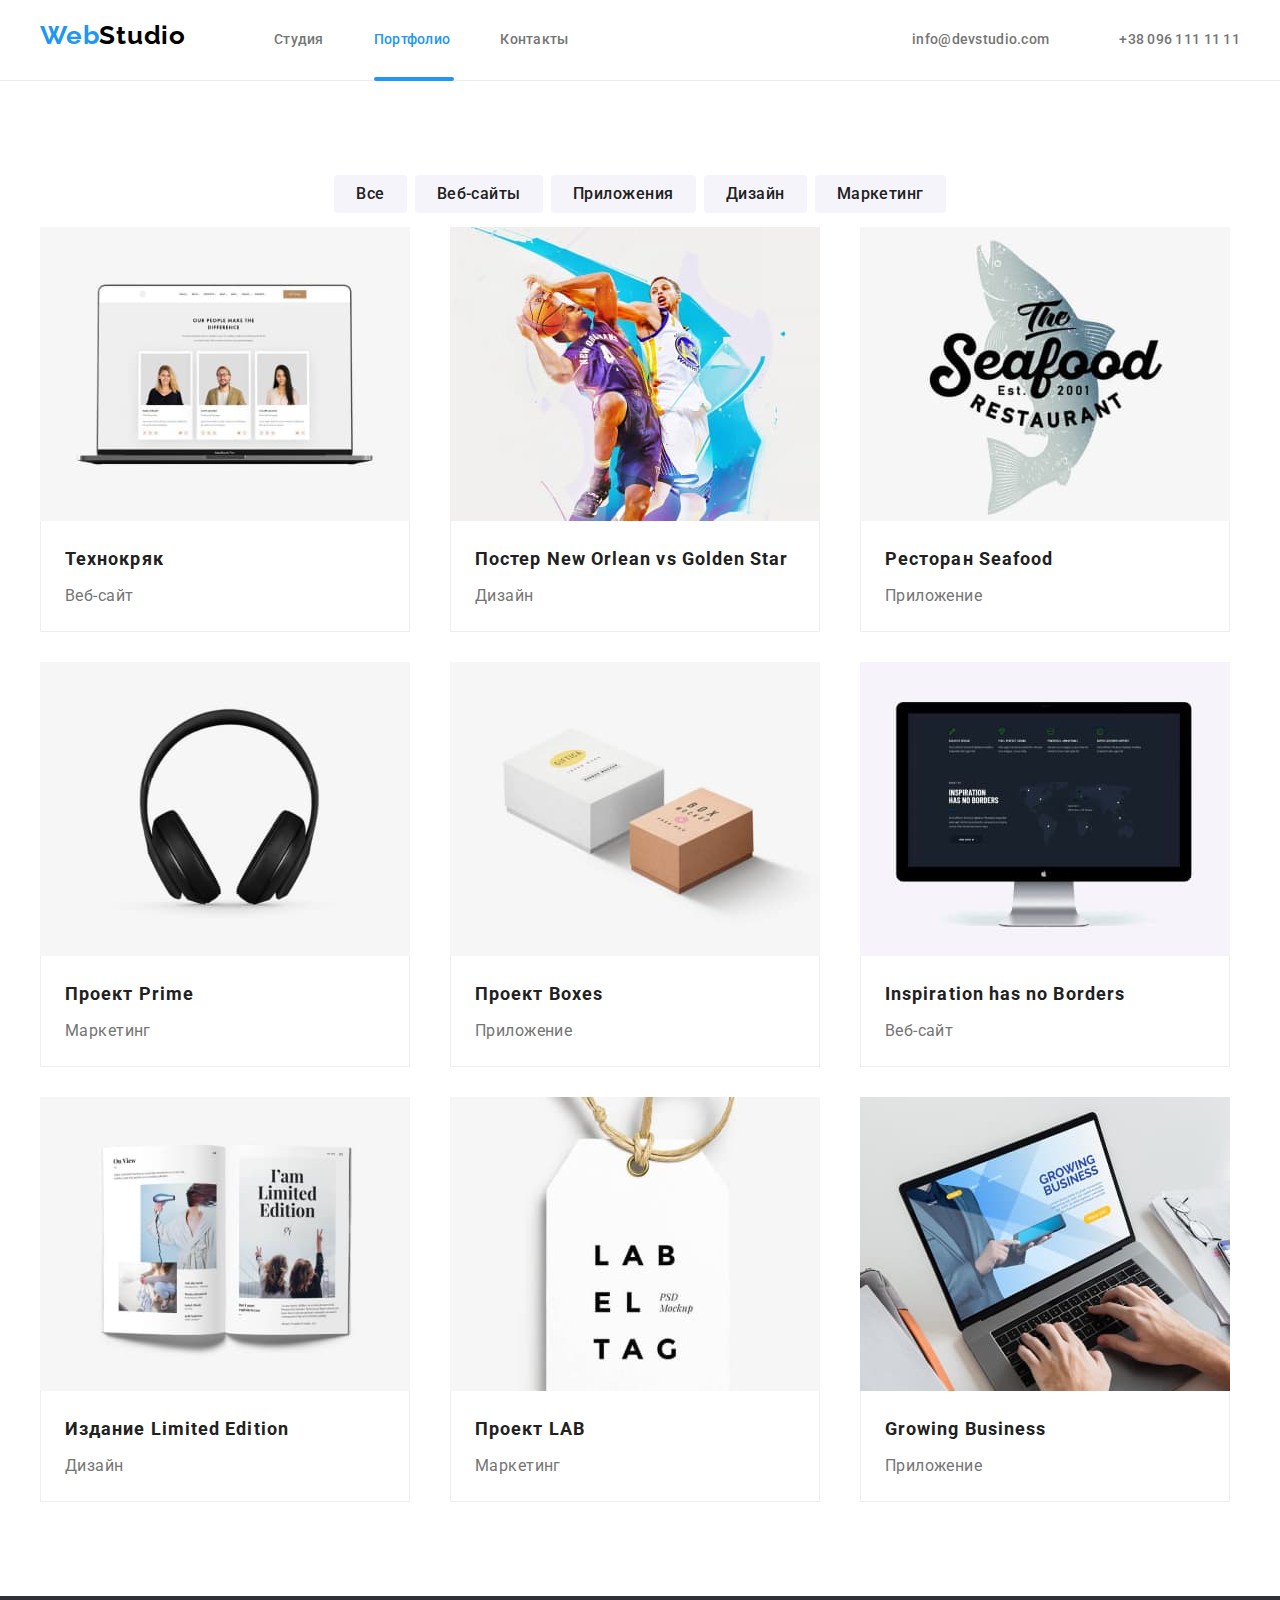
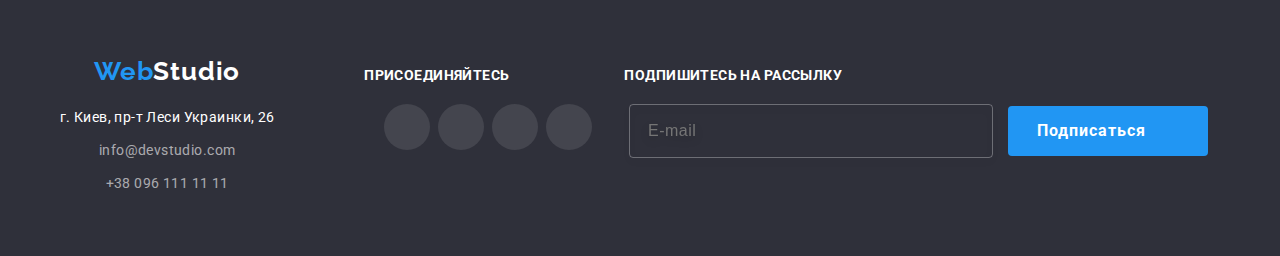
==== commit bc1a38ba: "some-fix" ====
--- a/portfolio.html
+++ b/portfolio.html
@@ -52,7 +52,7 @@
         </button>
 
         <div class="menu" data-menu id="menu-container">
-          <!-- ..... ====навигация сайта ===========... -->
+          <!--====навигация сайта ===========-->
           <nav class="site-nav">
             <ul class="site-nav__list">
               <li class="site-nav__item">
@@ -70,10 +70,10 @@
               </li>
             </ul>
           </nav>
-          <!-- ..... ====навигация сайта--END======= ... -->
+          <!--====навигация сайта end=======-->
 
           <div class="connect">
-            <!-- .....почта+телефон.==header=.......-->
+            <!-- почта+телефон==header=-->
             <ul class="studio-contacts">
               <li class="studio-contacts__item">
                 <a
@@ -101,7 +101,7 @@
                 </a>
               </li>
             </ul>
-            <!-- .....почта+телефон.==header=END...=====.......-->
+            <!-- почта+телефон==header=end-->
             <!-- ======social for mobile============ -->
             <ul class="mobile-menu__list">
               <li class="mobile-menu__item">
@@ -117,12 +117,12 @@
                 <a href="#" class="mobile-menu__link">LinkedIn</a>
               </li>
             </ul>
-            <!-- ======social for mobile ...END...============ -->
+            <!-- ======social for mobile end============ -->
           </div>
         </div>
       </div>
     </header>
-    <!--==================header==END====-->
+    <!--==================header==end====-->
 
     <main>
       <!-- sort of the type p2s1 ==filter==-->
@@ -675,7 +675,7 @@
           <a href="./index.html" class="logo footer__logo"
             >Web<span class="footer__logo--white">Studio</span></a
           >
-          <!-- ........адрес компании... -->
+          <!--адрес компании-->
           <address class="adress footer__address">
             <ul class="adress__list">
               <li class="adress__item">
@@ -696,7 +696,7 @@
             </ul>
           </address>
         </div>
-        <!--........ Присоединяйтесь........... -->
+        <!--Присоединяйтесь-->
         <div class="accede">
           <h3 class="accede__title">Присоединяйтесь</h3>
 
@@ -738,15 +738,15 @@
             </li>
           </ul>
         </div>
-        <!--........ Присоединяйтесь.End.......... -->
-
-        <!-- ..........Подписаться................ -->
+        <!--Присоединяйтесь end-->
+
+        <!--Подписаться-->
 
         <div class="subscribe">
+          <label for="mail" class="subscribe__label subscribe__title">
+            Подпишитесь на рассылку
+          </label>
           <form class="subscribe__form">
-            <label for="mail" class="subscribe__label">
-              <h3 class="subscribe__title">Подпишитесь на рассылку</h3>
-            </label>
             <input
               type="email"
               name="mail"
@@ -760,7 +760,7 @@
             </button>
           </form>
         </div>
-        <!-- ..........Подписаться.00.End.............. -->
+        <!--Подписаться 00 End-->
       </div>
     </footer>
 
--- a/css/main.min.css
+++ b/css/main.min.css
@@ -1 +1 @@
-:root{--primary-text-color: #757575;--primary-title-color: #212121;--accent-color: #2196f3;--client-color: #afb1b8;--text-color-white: #ffffff;--primary-back: #ffffff;--secondary-back: #f5f4fa;--dark-back: #2f303a;--hero-back: #c4c4c4;--primary-font: "Roboto", sans-serif;--second-font: "Raleway", sans-serif;--mobile: 480px;--tablet: 768px;--desktop: 1200px}body{margin:0;background-color:var(--primary-back);color:var(--primary-text-color);font-family:var(--primary-font);letter-spacing:.03em;font-size:14px;line-height:1.71}ul,li,ol{list-style:none;margin:0;padding:0}h1,h2,h3,h4,h5,h6,p{margin:0}img{display:block;max-width:100%;height:auto}a{text-decoration:none}.container{padding-left:15px;padding-right:15px;margin-left:auto;margin-right:auto}@media screen and (min-width: 480px){.container{width:480px}}@media screen and (min-width: 768px){.container{width:768px;background-color:#ff8c00}}@media screen and (min-width: 1200px){.container{width:1200px;background-color:green}}.btn{display:inline-block;padding:4px 20px;color:var(--primary-title-color);line-height:1.14;letter-spacing:.03em;text-align:center;font-weight:500;font-size:16px;text-transform:none;font-family:Roboto,sans-serif;line-height:1.62;border-radius:4px;border-color:transparent;background-color:#f5f4fa}.btn--main{width:200px;height:50px;font-weight:700;background-color:var(--accent-color);color:#fff;line-height:1.88;letter-spacing:.06em;-webkit-transition-property:background-color,-webkit-box-shadow;transition-property:background-color,-webkit-box-shadow;-o-transition-property:background-color,box-shadow;transition-property:background-color,box-shadow;transition-property:background-color,box-shadow,-webkit-box-shadow;-webkit-transition-duration:250ms;-o-transition-duration:250ms;transition-duration:250ms;-webkit-transition-timing-function:cubic-bezier(0.4, 0, 0.2, 1);-o-transition-timing-function:cubic-bezier(0.4, 0, 0.2, 1);transition-timing-function:cubic-bezier(0.4, 0, 0.2, 1)}.btn--main:hover,.btn--main :focus{background-color:#188ce8;-webkit-box-shadow:0px 4px 4px rgba(0,0,0,.15);box-shadow:0px 4px 4px rgba(0,0,0,.15);cursor:pointer}.section{padding-top:60px;padding-bottom:60px;margin-left:auto;margin-right:auto;max-width:1600px}@media screen and (max-width: 1199px){.section{width:768px}}@media screen and (max-width: 767px){.section{width:480px}}@media screen and (min-width: 1200px){.section{padding-top:94px;padding-bottom:94px}}.section__title{margin-bottom:30px;margin-top:0;color:var(--primary-title-color);line-height:1.14;letter-spacing:.03em;text-align:center;font-weight:700;font-size:36px;text-transform:none;line-height:1.17}@media screen and (min-width: 1200px){.section__title{margin-bottom:50px}}.section__title--invisible{position:absolute;clip:rect(0 0 0 0);width:1px;height:1px;margin:-1px}.header{margin-left:auto;margin-right:auto;border-bottom:1px solid #ececec;max-width:1600px}@media screen and (max-width: 1199px){.header{width:var(--tablet)}}@media screen and (max-width: 767px){.header{width:var(--mobile)}}.header__container{position:relative;margin-left:auto;margin-right:auto}@media screen and (min-width: 480px){.header__container{width:var(--mobile)}}@media screen and (min-width: 768px){.header__container{width:var(--tablet);display:-webkit-box;display:-ms-flexbox;display:flex;-webkit-box-pack:justify;-ms-flex-pack:justify;justify-content:space-between;-webkit-box-align:baseline;-ms-flex-align:baseline;align-items:baseline}}@media screen and (min-width: 1200px){.header__container{width:1200px}}.header__logo{display:inline-block;margin:15px 0 16px}.header__logo--black{color:#000}@media screen and (min-width: 768px){.header__logo{margin-right:88px}}.logo{color:var(--accent-color);font-family:var(--second-font);font-weight:700;font-size:24px;line-height:1.17;letter-spacing:.03em}@media screen and (min-width: 1200px){.logo{font-size:26px}}.mobile-menu__button{position:absolute;top:10px;right:15px;z-index:1;display:-webkit-inline-box;display:-ms-inline-flexbox;display:inline-flex;-webkit-box-align:center;-ms-flex-align:center;align-items:center;-webkit-box-pack:center;-ms-flex-pack:center;justify-content:center;border:0px;background-color:transparent;padding:0px}@media screen and (min-width: 768px){.mobile-menu__button{display:none}}.mobile-menu__button .mobile-menu__icon-cross{display:none}.mobile-menu__button:hover .mobile-menu__icon-cross,.mobile-menu__button:focus .mobile-menu__icon-cross{fill:var(--accent-color)}.mobile-menu__button.is-open .mobile-menu__icon-cross{display:block;color:var(--primary-title-color)}.mobile-menu__button .mobile-menu__icon-menu{display:block;color:var(--primary-title-color)}.mobile-menu__button:hover .mobile-menu__icon-menu,.mobile-menu__button:focus .mobile-menu__icon-menu{fill:var(--accent-color)}.mobile-menu__button.is-open .mobile-menu__icon-menu{display:none}.menu{display:none;position:absolute;top:0;left:-1px;width:101vw;height:100vh;padding:48px 40px;background-color:rgba(255,255,255,.986)}.menu.is-open{display:block}@media screen and (min-width: 768px){.menu.is-open{display:-webkit-box;display:-ms-flexbox;display:flex}}@media screen and (max-height: 350px),(max-width: 379px){.menu{padding:32px 32px}}@media screen and (min-width: 768px){.menu{display:-webkit-box;display:-ms-flexbox;display:flex;position:static;padding:0;height:auto}}@media screen and (min-width: 768px){.site-nav__list{display:-webkit-box;display:-ms-flexbox;display:flex}}.site-nav__item{display:block}@media screen and (max-width: 767px){.site-nav__item:not(:last-child){padding-bottom:32px}}@media screen and (max-height: 350px),(max-width: 379px){.site-nav__item:not(:last-child){padding-bottom:20px}}@media screen and (min-width: 768px){.site-nav__item:not(:last-child){margin-right:50px}}@media screen and (min-width: 768px){.site-nav__item{display:-webkit-box;display:-ms-flexbox;display:flex;padding:0}}.site-nav__link{display:block;color:var(--primary-title-color);line-height:1.14;letter-spacing:.03em;text-align:center;font-weight:500;font-size:40px;text-transform:none;color:var(--primary-text-color);text-align:start;line-height:1.17;letter-spacing:.02em;-webkit-transition-property:color;-o-transition-property:color;transition-property:color;-webkit-transition-duration:250ms;-o-transition-duration:250ms;transition-duration:250ms;-webkit-transition-timing-function:cubic-bezier(0.4, 0, 0.2, 1);-o-transition-timing-function:cubic-bezier(0.4, 0, 0.2, 1);transition-timing-function:cubic-bezier(0.4, 0, 0.2, 1)}@media screen and (max-height: 350px),(max-width: 379px){.site-nav__link{font-size:28px}}@media screen and (min-width: 768px){.site-nav__link{padding-top:32px;padding-bottom:32px;position:relative;font-size:14px;line-height:1.14}}.site-nav__link:hover,.site-nav__link:focus{color:var(--accent-color)}.site-nav__link--current{color:var(--accent-color)}.site-nav__link--current::after{content:""}@media screen and (min-width: 768px){.site-nav__link--current::after{position:absolute;margin-bottom:-1px;bottom:0;left:0;width:100%;border-radius:2px;border:2px solid var(--accent-color);background-color:var(--accent-color)}}.connect{position:absolute;bottom:48px;left:40px}@media screen and (min-width: 768px){.connect{position:static;margin-left:auto;display:-webkit-box;display:-ms-flexbox;display:flex;-webkit-box-align:center;-ms-flex-align:center;align-items:center}}.mobile-menu__list{display:-webkit-box;display:-ms-flexbox;display:flex;-webkit-box-pack:justify;-ms-flex-pack:justify;justify-content:space-between}@media screen and (min-width: 768px){.mobile-menu__list{display:none}}.mobile-menu__item:not(:last-child){margin-right:10px}.mobile-menu__item:not(:last-child)::after{content:"";background-color:rgba(33,33,33,.2);margin-left:10px;border:1px solid rgba(33,33,33,.2)}@media screen and (max-height: 350px),(max-width: 379px){.mobile-menu__item:not(:last-child)::after{margin-left:5px}}@media screen and (max-height: 350px),(max-width: 379px){.mobile-menu__item:not(:last-child){margin-right:5px}}.mobile-menu__link{text-decoration:none;color:var(--primary-title-color);line-height:1.14;letter-spacing:.03em;text-align:center;font-weight:500;font-size:18px;text-transform:none;color:var(--primary-text-color);letter-spacing:.02em;line-height:1.22}@media screen and (max-height: 350px),(max-width: 379px){.mobile-menu__link{font-size:16px}}.mobile-menu__link:hover,.mobile-menu__link:focus{color:var(--accent-color)}.studio-contacts{display:-webkit-box;display:-ms-flexbox;display:flex}@media screen and (max-width: 767px){.studio-contacts{-webkit-box-orient:vertical;-webkit-box-direction:reverse;-ms-flex-direction:column-reverse;flex-direction:column-reverse;margin-bottom:64px}}@media screen and (min-width: 768px){.studio-contacts{margin-left:auto;-webkit-box-orient:vertical;-webkit-box-direction:normal;-ms-flex-direction:column;flex-direction:column}}@media screen and (min-width: 1200px){.studio-contacts{-webkit-box-orient:horizontal;-webkit-box-direction:normal;-ms-flex-direction:row;flex-direction:row}}@media screen and (max-height: 350px),(max-width: 379px){.studio-contacts{margin-bottom:30px}}@media screen and (min-width: 1200px){.studio-contacts__item:not(:last-child){margin-right:50px}}@media screen and (max-width: 767px){.studio-contacts__item:not(:first-child){margin-bottom:32px}}@media screen and (max-height: 350px),(max-width: 379px){.studio-contacts__item:not(:first-child){margin-bottom:20px}}@media screen and (min-width: 768px){.studio-contacts__item{display:-webkit-box;display:-ms-flexbox;display:flex;-webkit-box-align:center;-ms-flex-align:center;align-items:center}}.studio-contacts__link{color:var(--primary-text-color);font-weight:500;font-size:24px;line-height:1.17;letter-spacing:.02em;-webkit-transition-property:color;-o-transition-property:color;transition-property:color;-webkit-transition-duration:250ms;-o-transition-duration:250ms;transition-duration:250ms;-webkit-transition-timing-function:cubic-bezier(0.4, 0, 0.2, 1);-o-transition-timing-function:cubic-bezier(0.4, 0, 0.2, 1);transition-timing-function:cubic-bezier(0.4, 0, 0.2, 1)}@media screen and (max-height: 350px),(max-width: 379px){.studio-contacts__link{font-size:16px}}@media screen and (min-width: 768px){.studio-contacts__link{display:-webkit-inline-box;display:-ms-inline-flexbox;display:inline-flex;-webkit-box-align:center;-ms-flex-align:center;align-items:center;padding:5px 0;font-size:12px}}@media screen and (min-width: 1200px){.studio-contacts__link{font-size:14px;line-height:1.14;padding:32px 0}}.studio-contacts__link:hover,.studio-contacts__link:focus{color:var(--accent-color);fill:var(--accent-color)}@media screen and (max-width: 767px){.studio-contacts__link__big{font-size:34px;margin-bottom:32px}}@media screen and (max-height: 350px),(max-width: 379px){.studio-contacts__link__big{font-size:24px;margin-bottom:20px}}@media screen and (max-width: 767px){.studio-contacts__svg{display:none}}@media screen and (min-width: 768px){.studio-contacts__svg{margin-right:10px;-webkit-box-align:center;-ms-flex-align:center;align-items:center;fill:currentColor;-webkit-transition-property:fill;-o-transition-property:fill;transition-property:fill;-webkit-transition-duration:250ms;-o-transition-duration:250ms;transition-duration:250ms;-webkit-transition-timing-function:cubic-bezier(0.4, 0, 0.2, 1);-o-transition-timing-function:cubic-bezier(0.4, 0, 0.2, 1);transition-timing-function:cubic-bezier(0.4, 0, 0.2, 1)}.studio-contacts__link:hover .studio-contacts__svg,.studio-contacts__link:focus .studio-contacts__svg{color:var(--accent-color);fill:var(--accent-color)}}.phone{width:10px;height:16px}@media screen and (max-width: 767px){.phone{width:10px;height:14px;margin-right:8px}}.mail{width:16px;height:12px}@media screen and (max-width: 767px){.mail{width:14px;height:10px;margin-right:8px}}.hero{padding-top:118px;padding-bottom:118px;max-width:1600px;background-color:var(--hero-back)}@media screen and (max-width: 1199px){.hero{width:768px}}@media screen and (max-width: 767px){.hero{width:480px}}.overlay{margin-left:auto;margin-right:auto;text-align:center;height:400px;background-image:-webkit-gradient(linear, left top, right top, from(rgba(47, 48, 58, 0.4)), to(rgba(47, 48, 58, 0.4))),url(../images/hero-back.jpg);background-image:-o-linear-gradient(left, rgba(47, 48, 58, 0.4), rgba(47, 48, 58, 0.4)),url(../images/hero-back.jpg);background-image:linear-gradient(to right, rgba(47, 48, 58, 0.4), rgba(47, 48, 58, 0.4)),url(../images/hero-back.jpg);background-position:center;background-size:cover;background-repeat:no-repeat}.hero__title{margin-top:0;margin-bottom:30px;margin-left:auto;margin-right:auto;color:var(--primary-title-color);line-height:1.14;letter-spacing:.03em;text-align:center;font-weight:900;font-size:26px;text-transform:uppercase;line-height:1.62;letter-spacing:.06em;color:var(--text-color-white)}@media screen and (min-width: 1200px){.hero__title{font-size:44px;line-height:1.36}}.backdrop{position:fixed;top:0;left:0;bottom:0;right:0;z-index:2;overflow-y:scroll;background-color:rgba(0,0,0,.2);opacity:1;visibility:visible;-webkit-transition:visibility 400ms cubic-bezier(0.4, 0, 0.2, 1),opacity 400ms cubic-bezier(0.4, 0, 0.2, 1);-o-transition:visibility 400ms cubic-bezier(0.4, 0, 0.2, 1),opacity 400ms cubic-bezier(0.4, 0, 0.2, 1);transition:visibility 400ms cubic-bezier(0.4, 0, 0.2, 1),opacity 400ms cubic-bezier(0.4, 0, 0.2, 1)}.backdrop--is-hidden{visibility:hidden;pointer-events:none;opacity:0}@media screen and (max-width: 767px){.backdrop{padding:94px 15px}}body.modal--open{overflow:hidden}.modal{z-index:3;padding:40px;background-color:#fff;border-radius:4px;-webkit-box-shadow:0px 1px 3px rgba(0,0,0,.12),0px 1px 1px rgba(0,0,0,.14),0px 2px 1px rgba(0,0,0,.2);box-shadow:0px 1px 3px rgba(0,0,0,.12),0px 1px 1px rgba(0,0,0,.14),0px 2px 1px rgba(0,0,0,.2);-webkit-transition:opacity 400ms cubic-bezier(0.4, 0, 0.2, 1),visibility 400ms cubic-bezier(0.4, 0, 0.2, 1),-webkit-transform 400ms cubic-bezier(0.4, 0, 0.2, 1);transition:opacity 400ms cubic-bezier(0.4, 0, 0.2, 1),visibility 400ms cubic-bezier(0.4, 0, 0.2, 1),-webkit-transform 400ms cubic-bezier(0.4, 0, 0.2, 1);-o-transition:transform 400ms cubic-bezier(0.4, 0, 0.2, 1),opacity 400ms cubic-bezier(0.4, 0, 0.2, 1),visibility 400ms cubic-bezier(0.4, 0, 0.2, 1);transition:transform 400ms cubic-bezier(0.4, 0, 0.2, 1),opacity 400ms cubic-bezier(0.4, 0, 0.2, 1),visibility 400ms cubic-bezier(0.4, 0, 0.2, 1);transition:transform 400ms cubic-bezier(0.4, 0, 0.2, 1),opacity 400ms cubic-bezier(0.4, 0, 0.2, 1),visibility 400ms cubic-bezier(0.4, 0, 0.2, 1),-webkit-transform 400ms cubic-bezier(0.4, 0, 0.2, 1)}.backdrop--is-hidden .modal{visibility:hidden;-webkit-transform:translate(-50%, -200%);-ms-transform:translate(-50%, -200%);transform:translate(-50%, -200%);-webkit-transition:visibility 400ms cubic-bezier(0.4, 0, 0.2, 1),opacity 400ms cubic-bezier(0.4, 0, 0.2, 1),-webkit-transform 400ms cubic-bezier(0.4, 0, 0.2, 1);transition:visibility 400ms cubic-bezier(0.4, 0, 0.2, 1),opacity 400ms cubic-bezier(0.4, 0, 0.2, 1),-webkit-transform 400ms cubic-bezier(0.4, 0, 0.2, 1);-o-transition:transform 400ms cubic-bezier(0.4, 0, 0.2, 1),visibility 400ms cubic-bezier(0.4, 0, 0.2, 1),opacity 400ms cubic-bezier(0.4, 0, 0.2, 1);transition:transform 400ms cubic-bezier(0.4, 0, 0.2, 1),visibility 400ms cubic-bezier(0.4, 0, 0.2, 1),opacity 400ms cubic-bezier(0.4, 0, 0.2, 1);transition:transform 400ms cubic-bezier(0.4, 0, 0.2, 1),visibility 400ms cubic-bezier(0.4, 0, 0.2, 1),opacity 400ms cubic-bezier(0.4, 0, 0.2, 1),-webkit-transform 400ms cubic-bezier(0.4, 0, 0.2, 1)}@media screen and (min-width: 768px){.modal{position:absolute;top:50%;left:50%;-webkit-transform:translate(-50%, -50%);-ms-transform:translate(-50%, -50%);transform:translate(-50%, -50%);width:528px;height:581px}}.btn-close{position:absolute;top:8px;right:8px;display:-webkit-box;display:-ms-flexbox;display:flex;-webkit-box-align:center;-ms-flex-align:center;align-items:center;-webkit-box-pack:center;-ms-flex-pack:center;justify-content:center;width:30px;height:30px;padding:0 0;background-color:#fff;border:1px solid rgba(0,0,0,.1);border-radius:50%;cursor:pointer;-webkit-transition-property:border-color;-o-transition-property:border-color;transition-property:border-color;-webkit-transition-duration:250ms;-o-transition-duration:250ms;transition-duration:250ms;-webkit-transition-timing-function:cubic-bezier(0.4, 0, 0.2, 1);-o-transition-timing-function:cubic-bezier(0.4, 0, 0.2, 1);transition-timing-function:cubic-bezier(0.4, 0, 0.2, 1)}.btn-close:hover,.btn-close:focus{border:1px solid var(--accent-color)}@media screen and (max-width: 767px){.btn-close{top:102px;right:23px}}.btn-close__icon{-webkit-transition-property:fill;-o-transition-property:fill;transition-property:fill;-webkit-transition-duration:250ms;-o-transition-duration:250ms;transition-duration:250ms;-webkit-transition-timing-function:cubic-bezier(0.4, 0, 0.2, 1);-o-transition-timing-function:cubic-bezier(0.4, 0, 0.2, 1);transition-timing-function:cubic-bezier(0.4, 0, 0.2, 1)}.btn-close:hover .btn-close__icon,.btn-close:focus .btn-close__icon{fill:var(--accent-color);stroke:var(--accent-color);stroke-width:10%}.form{margin-left:auto;margin-right:auto}.form__title{display:inline-block;margin-bottom:12px;color:var(--primary-title-color);line-height:1.14;letter-spacing:.03em;text-align:center;font-weight:700;font-size:20px;text-transform:none;line-height:1.5}@media screen and (min-width: 1200px){.form__title{line-height:1.15}}.form__field{position:relative;display:-webkit-box;display:-ms-flexbox;display:flex;-webkit-box-orient:vertical;-webkit-box-direction:normal;-ms-flex-direction:column;flex-direction:column;text-align:start;line-height:1.17;letter-spacing:.01em}.form__field:not(:last-child){margin-bottom:10px}.form__label{margin-bottom:4px;font-size:12px}.form__input{margin:0;padding:0 0 0 42px;width:100%;height:40px;font-size:14px;border:1px solid rgba(33,33,33,.2);border-radius:4px}.form__input:-moz-placeholder-shown{border-color:rgba(33,33,33,.2)}.form__input:-ms-input-placeholder{border-color:rgba(33,33,33,.2)}.form__input:placeholder-shown{border-color:rgba(33,33,33,.2)}.form__input:not(:-moz-placeholder-shown){outline:1px solid var(--accent-color)}.form__input:not(:-ms-input-placeholder){outline:1px solid var(--accent-color)}.form__input:not(:placeholder-shown),.form__input:focus,.form__input:hover{outline:1px solid var(--accent-color)}.form__icon{position:absolute;bottom:11px;left:12px;width:18px;height:18px}.form__svg{fill:#212121}.form__input:not(:-moz-placeholder-shown)+.form__icon>.form__svg{fill:var(--accent-color)}.form__input:not(:-ms-input-placeholder)+.form__icon>.form__svg{fill:var(--accent-color)}.form__input:not(:placeholder-shown)+.form__icon>.form__svg,.form__input:focus+.form__icon>.form__svg{fill:var(--accent-color)}.form__comment{text-align:start;margin-bottom:20px}.form__textarea{display:block;resize:none;width:100%;height:120px;padding:12px 16px;border-radius:4px;border:1px solid rgba(33,33,33,.2)}.form__textarea::-webkit-input-placeholder{color:rgba(117,117,117,.5)}.form__textarea::-moz-placeholder{color:rgba(117,117,117,.5)}.form__textarea:-ms-input-placeholder{color:rgba(117,117,117,.5)}.form__textarea::-ms-input-placeholder{color:rgba(117,117,117,.5)}.form__textarea::placeholder{color:rgba(117,117,117,.5)}.form__textarea:not(:-moz-placeholder-shown){outline:1px solid var(--accent-color)}.form__textarea:not(:-ms-input-placeholder){outline:1px solid var(--accent-color)}.form__textarea:not(:placeholder-shown),.form__textarea:focus,.form__textarea:hover{outline:1px solid var(--accent-color)}.form__check{width:425px}.form__contract{display:-webkit-box;display:-ms-flexbox;display:flex;-webkit-box-pack:center;-ms-flex-pack:center;justify-content:center;margin-bottom:30px;color:var(--primary-title-color);line-height:1.14;letter-spacing:.03em;text-align:center;font-weight:400;font-size:12px;text-transform:none;line-height:1.17;color:currentColor}.form__contract:hover{cursor:pointer}@media screen and (min-width: 1200px){.form__contract{color:var(--primary-title-color);line-height:1.14;letter-spacing:.03em;text-align:center;font-weight:400;font-size:14px;text-transform:none;line-height:1.71}}.form__checkbox{position:absolute;clip:rect(0 0 0 0);width:1px;height:1px;margin:-1px;padding:0;border:0;overflow:hidden}.form__check{display:-webkit-box;display:-ms-flexbox;display:flex;-webkit-box-align:center;-ms-flex-align:center;align-items:center;-ms-flex-item-align:center;align-self:center;margin-right:8px;width:16px;height:15px;border:2px solid #212121;border-radius:2px}.form__checkbox:hover+.form__check,.form__checkbox:focus-visible+.form__check{outline:1px solid var(--accent-color);border-color:var(--accent-color);cursor:pointer}.form__checkbox:checked+.form__check{background-color:var(--accent-color);border-color:var(--accent-color);background-size:contain;background-origin:border-box}.form__icon-check{fill:#fff;stroke:#fff;stroke-width:10%;opacity:0}.form__checkbox:checked~.form__check>.form__icon-check{opacity:1}.form__link{-webkit-text-decoration-line:underline;text-decoration-line:underline;-webkit-text-decoration-skip-ink:none;text-decoration-skip-ink:none;color:var(--accent-color);margin-left:5px}.benefits__list{display:-webkit-box;display:-ms-flexbox;display:flex;-ms-flex-wrap:wrap;flex-wrap:wrap;margin:-15px}@media screen and (min-width: 768px){.benefits__item{display:inline-block;-webkit-box-align:center;-ms-flex-align:center;align-items:center;-ms-flex-preferred-size:calc((100% - 2 * 30px) / 2);flex-basis:calc((100% - 2 * 30px) / 2);margin:15px}}@media screen and (min-width: 1200px){.benefits__item{-ms-flex-preferred-size:calc((100% - 4 * 30px) / 4);flex-basis:calc((100% - 4 * 30px) / 4)}}@media screen and (max-width: 767px){.benefits__item:not(:last-child){margin-bottom:30px}}.benefits__photo{display:-webkit-box;display:-ms-flexbox;display:flex;-webkit-box-align:center;-ms-flex-align:center;align-items:center;-webkit-box-pack:center;-ms-flex-pack:center;justify-content:center;background-color:var(--secondary-back);margin-bottom:30px}@media screen and (min-width: 1200px){.benefits__photo{width:270px}}.benefits__text{padding-bottom:4px}.benefits__pic{-webkit-box-flex:1;-ms-flex-positive:1;flex-grow:1}.benefits__title{margin-top:0;margin-bottom:10px;color:var(--primary-title-color);line-height:1.14;letter-spacing:.03em;text-align:center;font-weight:700;font-size:14px;text-transform:uppercase}@media screen and (min-width: 768px){.benefits__title{text-align:start}}@media screen and (max-width: 1200px){.work{display:none}}.work__list{display:-webkit-box;display:-ms-flexbox;display:flex;-webkit-box-pack:justify;-ms-flex-pack:justify;justify-content:space-between}.work__item{position:relative}.work__label{position:absolute;display:-webkit-box;display:-ms-flexbox;display:flex;-webkit-box-pack:center;-ms-flex-pack:center;justify-content:center;-webkit-box-align:center;-ms-flex-align:center;align-items:center;left:0%;bottom:0%;width:100%;height:70px;background-color:rgba(47,48,58,.8)}.work__title{color:var(--primary-title-color);line-height:1.14;letter-spacing:.03em;text-align:center;font-weight:700;font-size:14px;text-transform:uppercase;color:var(--text-color-white);text-align:center}.social__list{display:-webkit-box;display:-ms-flexbox;display:flex;-webkit-box-pack:center;-ms-flex-pack:center;justify-content:center;margin-top:16px}.social__item{width:44px;height:44px}.social__item:not(:last-child){margin-right:10px}.social__link{display:-webkit-box;display:-ms-flexbox;display:flex;-webkit-box-pack:center;-ms-flex-pack:center;justify-content:center;-webkit-box-align:center;-ms-flex-align:center;align-items:center;width:100%;height:100%;border:1px solid transparent;border-radius:50%;-webkit-transition-property:background-color;-o-transition-property:background-color;transition-property:background-color;-webkit-transition-duration:250ms;-o-transition-duration:250ms;transition-duration:250ms;-webkit-transition-timing-function:cubic-bezier(0.4, 0, 0.2, 1);-o-transition-timing-function:cubic-bezier(0.4, 0, 0.2, 1);transition-timing-function:cubic-bezier(0.4, 0, 0.2, 1)}.social__link:hover,.social__link:focus{background-color:var(--accent-color)}.social__icon{width:20px;height:20px;fill:#afb1b8;-webkit-transition:fill 250ms cubic-bezier(0.4, 0, 0.2, 1);-o-transition:fill 250ms cubic-bezier(0.4, 0, 0.2, 1);transition:fill 250ms cubic-bezier(0.4, 0, 0.2, 1)}.social__link:hover .social__icon,.social__link:focus .social__icon{fill:var(--primary-back)}.team{background-color:var(--secondary-back);font-size:16px;line-height:1.19}.team__list{background-color:violet;margin:-15px}@media screen and (min-width: 768px){.team__list{display:-webkit-box;display:-ms-flexbox;display:flex;-ms-flex-wrap:wrap;flex-wrap:wrap}}.team__item{text-align:center;background-color:var(--primary-back);-webkit-box-shadow:0px 1px 3px rgba(0,0,0,.12),0px 1px 1px rgba(0,0,0,.14),0px 2px 1px rgba(0,0,0,.2);box-shadow:0px 1px 3px rgba(0,0,0,.12),0px 1px 1px rgba(0,0,0,.14),0px 2px 1px rgba(0,0,0,.2);border-radius:0px 0px 4px 4px;margin:15px}@media screen and (min-width: 768px){.team__item{-ms-flex-preferred-size:calc((100% - 2 * 30px) / 2);flex-basis:calc((100% - 2 * 30px) / 2)}}@media screen and (min-width: 1200px){.team__item{-ms-flex-preferred-size:calc((100% - 4 * 30px) / 4);flex-basis:calc((100% - 4 * 30px) / 4)}}@media screen and (max-width: 767px){.team__img{-ms-flex-preferred-size:450px;flex-basis:450px}}.team__box{padding-top:30px;padding-bottom:24px}@media screen and (min-width: 768px){.team__box{padding-bottom:30px}}.team__name{margin-bottom:10px;color:var(--primary-title-color);line-height:1.14;letter-spacing:.03em;text-align:center;font-weight:500;font-size:16px;text-transform:none;line-height:1.19;text-shadow:0px 4px 4px rgba(0,0,0,.25)}.clients__list{display:-webkit-box;display:-ms-flexbox;display:flex;-ms-flex-wrap:wrap;flex-wrap:wrap;margin:-15px}.clients__item{-webkit-box-flex:1;-ms-flex-positive:1;flex-grow:1;-ms-flex-preferred-size:calc((100% - 2 * 30px) / 2);flex-basis:calc((100% - 2 * 30px) / 2);margin:15px}@media screen and (min-width: 768px){.clients__item{-ms-flex-preferred-size:calc((100% - 3 * 30px) / 3);flex-basis:calc((100% - 3 * 30px) / 3)}}@media screen and (min-width: 1200px){.clients__item{-ms-flex-preferred-size:calc((100% - 6 * 30px) / 6);flex-basis:calc((100% - 6 * 30px) / 6)}}.client__link{display:-webkit-box;display:-ms-flexbox;display:flex;-webkit-box-pack:center;-ms-flex-pack:center;justify-content:center;-webkit-box-align:center;-ms-flex-align:center;align-items:center;border:1px solid #afb1b8;border-radius:4px;width:100%;height:100%;-webkit-transition-property:border-color;-o-transition-property:border-color;transition-property:border-color;-webkit-transition-duration:250ms;-o-transition-duration:250ms;transition-duration:250ms;-webkit-transition-timing-function:cubic-bezier(0.4, 0, 0.2, 1);-o-transition-timing-function:cubic-bezier(0.4, 0, 0.2, 1);transition-timing-function:cubic-bezier(0.4, 0, 0.2, 1)}.client__link:hover,.client__link:focus{border-color:var(--accent-color)}.client__icon{-webkit-box-flex:1;-ms-flex-positive:1;flex-grow:1;fill:var(--client-color);-webkit-transition-property:fill;-o-transition-property:fill;transition-property:fill;-webkit-transition-duration:250ms;-o-transition-duration:250ms;transition-duration:250ms;-webkit-transition-timing-function:cubic-bezier(0.4, 0, 0.2, 1);-o-transition-timing-function:cubic-bezier(0.4, 0, 0.2, 1);transition-timing-function:cubic-bezier(0.4, 0, 0.2, 1)}.client__link:hover .client__icon,.client__link:focus .client__icon{fill:var(--accent-color)}.footer{margin-left:auto;margin-right:auto;max-width:1600px;background-color:var(--dark-back);padding:60px 0}@media screen and (max-width: 1199px){.footer{width:var(--tablet)}}@media screen and (max-width: 767px){.footer{width:var(--mobile)}}.footer__container{text-align:center;margin-left:auto;margin-right:auto}@media screen and (min-width: 768px){.footer__container{display:-webkit-box;display:-ms-flexbox;display:flex;-webkit-box-align:baseline;-ms-flex-align:baseline;align-items:baseline;-ms-flex-preferred-size:768px;flex-basis:768px}}@media screen and (min-width: 480px){.footer__container{-ms-flex-preferred-size:480px;flex-basis:480px}}@media screen and (min-width: 768px)and (max-width: 1199px){.footer__container{-ms-flex-pack:distribute;justify-content:space-around;-ms-flex-wrap:wrap;flex-wrap:wrap}}@media screen and (min-width: 1200px){.footer__container{-ms-flex-preferred-size:1200px;flex-basis:1200px}}.footer__box{-webkit-box-flex:1;-ms-flex-positive:1;flex-grow:1}.footer__address{font-style:normal}@media screen and (max-width: 1199px){.footer__address{margin-bottom:60px}}.footer__logo{display:inline-block;margin-bottom:20px}.footer__logo--white{color:var(--text-color-white)}.adress__item:not(:last-child){margin-bottom:8px}@media screen and (min-width: 1200px){.adress__item:not(:last-child){margin-bottom:9px}}.adress__link--street{display:inline-block;color:var(--text-color-white);-webkit-transition-property:color;-o-transition-property:color;transition-property:color;-webkit-transition-duration:250ms;-o-transition-duration:250ms;transition-duration:250ms;-webkit-transition-timing-function:cubic-bezier(0.4, 0, 0.2, 1);-o-transition-timing-function:cubic-bezier(0.4, 0, 0.2, 1);transition-timing-function:cubic-bezier(0.4, 0, 0.2, 1)}.adress__link{display:inline-block;color:rgba(255,255,255,.6);line-height:1.71;-webkit-transition-property:color;-o-transition-property:color;transition-property:color;-webkit-transition-duration:250ms;-o-transition-duration:250ms;transition-duration:250ms;-webkit-transition-timing-function:cubic-bezier(0.4, 0, 0.2, 1);-o-transition-timing-function:cubic-bezier(0.4, 0, 0.2, 1);transition-timing-function:cubic-bezier(0.4, 0, 0.2, 1)}.adress__link--street:hover,.adress__link--street:focus{color:var(--accent-color)}.adress__link:hover,.adress__link:focus{color:var(--accent-color)}.accede{-webkit-box-flex:1;-ms-flex-positive:1;flex-grow:1}@media screen and (max-width: 767px){.accede{margin-bottom:60px}}@media screen and (min-width: 768px)and (max-width: 1199px){.accede{margin-left:165px}}@media screen and (min-width: 1200px){.accede{margin-left:70px}}.accede__title,.subscribe__title{margin-bottom:20px;color:var(--primary-title-color);line-height:1.14;letter-spacing:.03em;text-align:center;font-weight:700;font-size:14px;text-transform:uppercase;color:var(--text-color-white)}@media screen and (min-width: 1200px){.accede__title,.subscribe__title{text-align:start}}.accede__list{padding:0;margin:0}.accede__link{background-color:rgba(255,255,255,.1);fill:#fff}.accede__icon{width:20px;height:20px;fill:var(--primary-back)}.subscribe{text-align:center;-webkit-box-flex:1;-ms-flex-positive:1;flex-grow:1}@media screen and (min-width: 1200px){.subscribe{margin-left:auto}}@media screen and (min-width: 768px)and (max-width: 1199px){.subscribe__form{display:-webkit-box;display:-ms-flexbox;display:flex;-webkit-box-align:center;-ms-flex-align:center;align-items:center}}@media screen and (max-width: 1199px){.subscribe__form{-webkit-box-orient:vertical;-webkit-box-direction:normal;-ms-flex-direction:column;flex-direction:column}}@media screen and (min-width: 1200px){.subscribe__form{margin-right:12px}}.subscribe__input{height:50px;width:100%;text-indent:16px;background-color:rgba(255,255,255,0);color:var(--primary-title-color);line-height:1.14;letter-spacing:.03em;text-align:center;font-weight:500;font-size:16px;text-transform:none;text-align:start;line-height:1.25;color:rgba(255,255,255,.6);border:1px solid rgba(255,255,255,.3);-webkit-filter:drop-shadow(0px 4px 4px rgba(0, 0, 0, 0.15));filter:drop-shadow(0px 4px 4px rgba(0, 0, 0, 0.15));border-radius:4px}@media screen and (max-width: 1199px){.subscribe__input{margin-bottom:20px}}@media screen and (min-width: 480px)and (max-width: 1199px){.subscribe__input{width:450px;margin-bottom:20px}}@media screen and (min-width: 1200px){.subscribe__input{margin-right:12px;width:358px}}.subscribe__input:not(:-moz-placeholder-shown){border-color:var(--accent-color);outline:1px solid var(--accent-color)}.subscribe__input:not(:-ms-input-placeholder){border-color:var(--accent-color);outline:1px solid var(--accent-color)}.subscribe__input:not(:placeholder-shown),.subscribe__input:focus,.subscribe__input:hover{border-color:var(--accent-color);outline:1px solid var(--accent-color)}.subscribe__btn{display:-webkit-inline-box;display:-ms-inline-flexbox;display:inline-flex;padding:0;-webkit-box-align:center;-ms-flex-align:center;align-items:center;-webkit-box-pack:center;-ms-flex-pack:center;justify-content:center}.subscribe__icon{margin-left:10px;width:24px;height:24px;background-image:url(../images/icons.svg/send.svg)}.filter{display:-webkit-box;display:-ms-flexbox;display:flex;-ms-flex-wrap:wrap;flex-wrap:wrap;margin:0 0 40px}@media screen and (min-width: 768px){.filter{-webkit-box-pack:center;-ms-flex-pack:center;justify-content:center;margin:0 0 14px}}.filter__btn{-webkit-transition-property:background-color,color,-webkit-box-shadow;transition-property:background-color,color,-webkit-box-shadow;-o-transition-property:background-color,color,box-shadow;transition-property:background-color,color,box-shadow;transition-property:background-color,color,box-shadow,-webkit-box-shadow;-webkit-transition-duration:250ms;-o-transition-duration:250ms;transition-duration:250ms;-webkit-transition-timing-function:cubic-bezier(0.4, 0, 0.2, 1);-o-transition-timing-function:cubic-bezier(0.4, 0, 0.2, 1);transition-timing-function:cubic-bezier(0.4, 0, 0.2, 1)}.filter__btn:hover,.filter__btn:focus{background-color:var(--accent-color);color:#fff;cursor:pointer;-webkit-box-shadow:0px 3px 1px rgba(0,0,0,.1),0px 1px 2px rgba(0,0,0,.08),0px 2px 2px rgba(0,0,0,.12);box-shadow:0px 3px 1px rgba(0,0,0,.1),0px 1px 2px rgba(0,0,0,.08),0px 2px 2px rgba(0,0,0,.12)}@media screen and (max-width: 767px){.filter__item{margin-bottom:15px}}.filter__item:not(:last-child){margin-right:8px}@media screen and (max-width: 767px){.filter__item:not(:nth-child(-n+3)){margin-bottom:0}}.portfolio{display:-webkit-box;display:-ms-flexbox;display:flex;-ms-flex-wrap:wrap;flex-wrap:wrap;margin:-15px;padding:0;background-color:#9edb4d}.portfolio__item{display:-webkit-box;display:-ms-flexbox;display:flex;-webkit-box-sizing:border-box;box-sizing:border-box;margin:15px}@media screen and (min-width: 768px){.portfolio__item{-ms-flex-preferred-size:calc((100% - 2 * 30px) / 2);flex-basis:calc((100% - 2 * 30px) / 2)}}@media screen and (min-width: 1200px){.portfolio__item{-ms-flex-preferred-size:calc((100% - 3 * 30px) / 3);flex-basis:calc((100% - 3 * 30px) / 3)}}.portfolio__link{display:-webkit-box;display:-ms-flexbox;display:flex;-webkit-box-orient:vertical;-webkit-box-direction:normal;-ms-flex-direction:column;flex-direction:column;-webkit-transition-property:-webkit-box-shadow;transition-property:-webkit-box-shadow;-o-transition-property:box-shadow;transition-property:box-shadow;transition-property:box-shadow, -webkit-box-shadow;-webkit-transition-duration:250ms;-o-transition-duration:250ms;transition-duration:250ms;-webkit-transition-timing-function:cubic-bezier(0.4, 0, 0.2, 1);-o-transition-timing-function:cubic-bezier(0.4, 0, 0.2, 1);transition-timing-function:cubic-bezier(0.4, 0, 0.2, 1)}.portfolio__link:focus,.portfolio__link:hover{-webkit-box-shadow:0px 1px 1px rgba(0,0,0,.12),0px 4px 4px rgba(0,0,0,.06),1px 4px 6px rgba(0,0,0,.16);box-shadow:0px 1px 1px rgba(0,0,0,.12),0px 4px 4px rgba(0,0,0,.06),1px 4px 6px rgba(0,0,0,.16)}.portfolio__img{width:370px}@media screen and (max-width: 767px){.portfolio__img{width:450px}}.portfolio__thumb{position:relative;overflow:hidden}.thumb__overlay{position:absolute;z-index:1;background-image:-webkit-gradient(linear, left top, right top, from(rgba(33, 150, 243, 0.9)), to(rgba(33, 150, 243, 0.9)));background-image:-o-linear-gradient(left, rgba(33, 150, 243, 0.9), rgba(33, 150, 243, 0.9));background-image:linear-gradient(to right, rgba(33, 150, 243, 0.9), rgba(33, 150, 243, 0.9));width:100%;height:100%;-webkit-transition-property:-webkit-transform;transition-property:-webkit-transform;-o-transition-property:transform;transition-property:transform;transition-property:transform, -webkit-transform;-webkit-transition-duration:250ms;-o-transition-duration:250ms;transition-duration:250ms;-webkit-transition-timing-function:cubic-bezier(0.4, 0, 0.2, 1);-o-transition-timing-function:cubic-bezier(0.4, 0, 0.2, 1);transition-timing-function:cubic-bezier(0.4, 0, 0.2, 1)}.portfolio__link:focus .thumb__overlay,.portfolio__link:hover .thumb__overlay{-webkit-transform:translatey(-100%);-ms-transform:translatey(-100%);transform:translatey(-100%)}.thumb__overlay .thumb__text{position:absolute;top:50%;right:50%;-webkit-transform:translate(50%, -50%);-ms-transform:translate(50%, -50%);transform:translate(50%, -50%);max-width:402px;height:auto;font-size:18px;line-height:1.56;letter-spacing:.03em;overflow:auto;color:var(--text-color-white)}@media screen and (min-width: 480px){.thumb__overlay .thumb__text{width:402px}}@media screen and (min-width: 768px){.thumb__overlay .thumb__text{width:322px}}.card{padding:20px 24px;border-bottom:1px solid #eee;border-left:1px solid #eee;border-right:1px solid #eee}@media screen and (min-width: 768px){.card{-webkit-box-flex:1;-ms-flex-positive:1;flex-grow:1}}.portfolio__title{margin-bottom:4px;color:var(--primary-title-color);line-height:1.14;letter-spacing:.03em;text-align:center;font-weight:700;font-size:18px;text-transform:none;text-align:start;letter-spacing:.06em;line-height:2}.portfolio__text{color:var(--primary-text-color);font-size:16px;line-height:30px}/*# sourceMappingURL=main.min.css.map */+:root{--primary-text-color: #757575;--primary-title-color: #212121;--accent-color: #2196f3;--client-color: #afb1b8;--text-color-white: #ffffff;--primary-back: #ffffff;--secondary-back: #f5f4fa;--dark-back: #2f303a;--hero-back: #c4c4c4;--primary-font: "Roboto", sans-serif;--second-font: "Raleway", sans-serif;--mobile: 480px;--tablet: 768px;--desktop: 1200px}body{margin:0;background-color:var(--primary-back);color:var(--primary-text-color);font-family:var(--primary-font);letter-spacing:.03em;font-size:14px;line-height:1.71}ul,li,ol{list-style:none;margin:0;padding:0}h1,h2,h3,h4,h5,h6,p{margin:0}img{display:block;max-width:100%;height:auto}a{text-decoration:none}.container{padding-left:15px;padding-right:15px;margin-left:auto;margin-right:auto}@media screen and (min-width: 480px){.container{width:480px}}@media screen and (min-width: 768px){.container{width:768px}}@media screen and (min-width: 1200px){.container{width:1200px}}.btn{display:inline-block;padding:4px 20px;color:var(--primary-title-color);line-height:1.14;letter-spacing:.03em;text-align:center;font-weight:500;font-size:16px;text-transform:none;font-family:Roboto,sans-serif;line-height:1.62;border-radius:4px;border-color:transparent;background-color:#f5f4fa}.btn--main{width:200px;height:50px;font-weight:700;background-color:var(--accent-color);color:#fff;line-height:1.88;letter-spacing:.06em;-webkit-transition-property:background-color,-webkit-box-shadow;transition-property:background-color,-webkit-box-shadow;-o-transition-property:background-color,box-shadow;transition-property:background-color,box-shadow;transition-property:background-color,box-shadow,-webkit-box-shadow;-webkit-transition-duration:250ms;-o-transition-duration:250ms;transition-duration:250ms;-webkit-transition-timing-function:cubic-bezier(0.4, 0, 0.2, 1);-o-transition-timing-function:cubic-bezier(0.4, 0, 0.2, 1);transition-timing-function:cubic-bezier(0.4, 0, 0.2, 1)}.btn--main:hover,.btn--main :focus{background-color:#188ce8;-webkit-box-shadow:0px 4px 4px rgba(0,0,0,.15);box-shadow:0px 4px 4px rgba(0,0,0,.15);cursor:pointer}.section{padding-top:60px;padding-bottom:60px;margin-left:auto;margin-right:auto;max-width:1600px}@media screen and (max-width: 1199px){.section{width:768px}}@media screen and (max-width: 767px){.section{width:480px}}@media screen and (min-width: 1200px){.section{padding-top:94px;padding-bottom:94px}}.section__title{margin-bottom:30px;margin-top:0;color:var(--primary-title-color);line-height:1.14;letter-spacing:.03em;text-align:center;font-weight:700;font-size:36px;text-transform:none;line-height:1.17}@media screen and (min-width: 1200px){.section__title{margin-bottom:50px}}.section__title--invisible{position:absolute;clip:rect(0 0 0 0);width:1px;height:1px;margin:-1px}.header{margin-left:auto;margin-right:auto;border-bottom:1px solid #ececec;max-width:1600px}@media screen and (max-width: 1199px){.header{width:var(--tablet)}}@media screen and (max-width: 767px){.header{width:var(--mobile)}}.header__container{position:relative;margin-left:auto;margin-right:auto}@media screen and (min-width: 480px){.header__container{width:var(--mobile)}}@media screen and (min-width: 768px){.header__container{width:var(--tablet);display:-webkit-box;display:-ms-flexbox;display:flex;-webkit-box-pack:justify;-ms-flex-pack:justify;justify-content:space-between;-webkit-box-align:baseline;-ms-flex-align:baseline;align-items:baseline}}@media screen and (min-width: 1200px){.header__container{width:1200px}}.header__logo{display:inline-block;margin:15px 0 16px}.header__logo--black{color:#000}@media screen and (min-width: 768px){.header__logo{margin-right:88px}}.logo{color:var(--accent-color);font-family:var(--second-font);font-weight:700;font-size:24px;line-height:1.17;letter-spacing:.03em}@media screen and (min-width: 1200px){.logo{font-size:26px}}.mobile-menu__button{position:absolute;top:10px;right:15px;z-index:2;display:-webkit-inline-box;display:-ms-inline-flexbox;display:inline-flex;-webkit-box-align:center;-ms-flex-align:center;align-items:center;-webkit-box-pack:center;-ms-flex-pack:center;justify-content:center;border:0px;background-color:transparent;padding:0px}@media screen and (min-width: 768px){.mobile-menu__button{display:none}}.mobile-menu__button .mobile-menu__icon-cross{display:none}.mobile-menu__button:hover .mobile-menu__icon-cross,.mobile-menu__button:focus .mobile-menu__icon-cross{fill:var(--accent-color)}.mobile-menu__button.is-open .mobile-menu__icon-cross{display:block;color:var(--primary-title-color)}.mobile-menu__button .mobile-menu__icon-menu{display:block;color:var(--primary-title-color)}.mobile-menu__button:hover .mobile-menu__icon-menu,.mobile-menu__button:focus .mobile-menu__icon-menu{fill:var(--accent-color)}.mobile-menu__button.is-open .mobile-menu__icon-menu{display:none}.menu{display:none;position:absolute;top:0;left:0;z-index:1;width:100%;height:100vh;padding:48px 40px;background-color:rgba(255,255,255,.986)}.menu.is-open{display:block}@media screen and (min-width: 768px){.menu.is-open{display:-webkit-box;display:-ms-flexbox;display:flex}}@media screen and (max-height: 350px),(max-width: 379px){.menu{padding:32px 32px}}@media screen and (min-width: 768px){.menu{display:-webkit-box;display:-ms-flexbox;display:flex;position:static;padding:0;height:auto}}@media screen and (min-width: 768px){.site-nav__list{display:-webkit-box;display:-ms-flexbox;display:flex}}.site-nav__item{display:block}@media screen and (max-width: 767px){.site-nav__item:not(:last-child){padding-bottom:32px}}@media screen and (max-height: 350px),(max-width: 379px){.site-nav__item:not(:last-child){padding-bottom:20px}}@media screen and (min-width: 768px){.site-nav__item:not(:last-child){margin-right:50px}}@media screen and (min-width: 768px){.site-nav__item{display:-webkit-box;display:-ms-flexbox;display:flex;padding:0}}.site-nav__link{display:block;color:var(--primary-title-color);line-height:1.14;letter-spacing:.03em;text-align:center;font-weight:500;font-size:40px;text-transform:none;color:var(--primary-text-color);text-align:start;line-height:1.17;letter-spacing:.02em;-webkit-transition-property:color;-o-transition-property:color;transition-property:color;-webkit-transition-duration:250ms;-o-transition-duration:250ms;transition-duration:250ms;-webkit-transition-timing-function:cubic-bezier(0.4, 0, 0.2, 1);-o-transition-timing-function:cubic-bezier(0.4, 0, 0.2, 1);transition-timing-function:cubic-bezier(0.4, 0, 0.2, 1)}@media screen and (max-height: 350px),(max-width: 379px){.site-nav__link{font-size:28px}}@media screen and (min-width: 768px){.site-nav__link{padding-top:32px;padding-bottom:32px;position:relative;font-size:14px;line-height:1.14}}.site-nav__link:hover,.site-nav__link:focus{color:var(--accent-color)}.site-nav__link--current{color:var(--accent-color)}.site-nav__link--current::after{content:""}@media screen and (min-width: 768px){.site-nav__link--current::after{position:absolute;margin-bottom:-1px;bottom:0;left:0;width:100%;border-radius:2px;border:2px solid var(--accent-color);background-color:var(--accent-color)}}.connect{position:absolute;bottom:48px;left:40px}@media screen and (min-width: 768px){.connect{position:static;margin-left:auto;display:-webkit-box;display:-ms-flexbox;display:flex;-webkit-box-align:center;-ms-flex-align:center;align-items:center}}.mobile-menu__list{display:-webkit-box;display:-ms-flexbox;display:flex;-webkit-box-pack:justify;-ms-flex-pack:justify;justify-content:space-between}@media screen and (min-width: 768px){.mobile-menu__list{display:none}}.mobile-menu__item:not(:last-child){margin-right:10px}.mobile-menu__item:not(:last-child)::after{content:"";background-color:rgba(33,33,33,.2);margin-left:10px;border:1px solid rgba(33,33,33,.2)}@media screen and (max-height: 350px),(max-width: 379px){.mobile-menu__item:not(:last-child)::after{margin-left:5px}}@media screen and (max-height: 350px),(max-width: 379px){.mobile-menu__item:not(:last-child){margin-right:5px}}.mobile-menu__link{text-decoration:none;color:var(--primary-title-color);line-height:1.14;letter-spacing:.03em;text-align:center;font-weight:500;font-size:18px;text-transform:none;color:var(--primary-text-color);letter-spacing:.02em;line-height:1.22}@media screen and (max-height: 350px),(max-width: 379px){.mobile-menu__link{font-size:16px}}.mobile-menu__link:hover,.mobile-menu__link:focus{color:var(--accent-color)}.studio-contacts{display:-webkit-box;display:-ms-flexbox;display:flex}@media screen and (max-width: 767px){.studio-contacts{-webkit-box-orient:vertical;-webkit-box-direction:reverse;-ms-flex-direction:column-reverse;flex-direction:column-reverse;margin-bottom:64px}}@media screen and (min-width: 768px){.studio-contacts{margin-left:auto;-webkit-box-orient:vertical;-webkit-box-direction:normal;-ms-flex-direction:column;flex-direction:column}}@media screen and (min-width: 1200px){.studio-contacts{-webkit-box-orient:horizontal;-webkit-box-direction:normal;-ms-flex-direction:row;flex-direction:row}}@media screen and (max-height: 350px),(max-width: 379px){.studio-contacts{margin-bottom:30px}}@media screen and (min-width: 1200px){.studio-contacts__item:not(:last-child){margin-right:50px}}@media screen and (max-width: 767px){.studio-contacts__item:not(:first-child){margin-bottom:32px}}@media screen and (max-height: 350px),(max-width: 379px){.studio-contacts__item:not(:first-child){margin-bottom:20px}}@media screen and (min-width: 768px){.studio-contacts__item{display:-webkit-box;display:-ms-flexbox;display:flex;-webkit-box-align:center;-ms-flex-align:center;align-items:center}}.studio-contacts__link{color:var(--primary-text-color);font-weight:500;font-size:24px;line-height:1.17;letter-spacing:.02em;-webkit-transition-property:color;-o-transition-property:color;transition-property:color;-webkit-transition-duration:250ms;-o-transition-duration:250ms;transition-duration:250ms;-webkit-transition-timing-function:cubic-bezier(0.4, 0, 0.2, 1);-o-transition-timing-function:cubic-bezier(0.4, 0, 0.2, 1);transition-timing-function:cubic-bezier(0.4, 0, 0.2, 1)}@media screen and (max-height: 350px),(max-width: 379px){.studio-contacts__link{font-size:16px}}@media screen and (min-width: 768px){.studio-contacts__link{display:-webkit-inline-box;display:-ms-inline-flexbox;display:inline-flex;-webkit-box-align:center;-ms-flex-align:center;align-items:center;padding:5px 0;font-size:12px}}@media screen and (min-width: 1200px){.studio-contacts__link{font-size:14px;line-height:1.14;padding:32px 0}}.studio-contacts__link:hover,.studio-contacts__link:focus{color:var(--accent-color);fill:var(--accent-color)}@media screen and (max-width: 767px){.studio-contacts__link__big{font-size:34px;margin-bottom:32px}}@media screen and (max-height: 350px),(max-width: 379px){.studio-contacts__link__big{font-size:24px;margin-bottom:20px}}@media screen and (max-width: 767px){.studio-contacts__svg{display:none}}@media screen and (min-width: 768px){.studio-contacts__svg{margin-right:10px;-webkit-box-align:center;-ms-flex-align:center;align-items:center;fill:currentColor;-webkit-transition-property:fill;-o-transition-property:fill;transition-property:fill;-webkit-transition-duration:250ms;-o-transition-duration:250ms;transition-duration:250ms;-webkit-transition-timing-function:cubic-bezier(0.4, 0, 0.2, 1);-o-transition-timing-function:cubic-bezier(0.4, 0, 0.2, 1);transition-timing-function:cubic-bezier(0.4, 0, 0.2, 1)}.studio-contacts__link:hover .studio-contacts__svg,.studio-contacts__link:focus .studio-contacts__svg{color:var(--accent-color);fill:var(--accent-color)}}.phone{width:10px;height:16px}@media screen and (max-width: 767px){.phone{width:10px;height:14px;margin-right:8px}}.mail{width:16px;height:12px}@media screen and (max-width: 767px){.mail{width:14px;height:10px;margin-right:8px}}.hero{padding-top:118px;padding-bottom:118px;max-width:1600px;background-color:var(--hero-back)}@media screen and (max-width: 1199px){.hero{width:768px}}@media screen and (max-width: 767px){.hero{width:480px}}.overlay{margin-left:auto;margin-right:auto;text-align:center;height:400px}@media screen and (min-width: 320px){.overlay{background-image:-webkit-gradient(linear, left top, right top, from(rgba(47, 48, 58, 0.4)), to(rgba(47, 48, 58, 0.4))),url(../../images/picture/mobile2х/hero-back.jpg);background-image:-o-linear-gradient(left, rgba(47, 48, 58, 0.4), rgba(47, 48, 58, 0.4)),url(../../images/picture/mobile2х/hero-back.jpg);background-image:linear-gradient(to right, rgba(47, 48, 58, 0.4), rgba(47, 48, 58, 0.4)),url(../../images/picture/mobile2х/hero-back.jpg);background-position:center;background-size:cover;background-repeat:no-repeat}}@media screen and (min-width: 320px)and (min-device-pixel-ratio: 2),screen and (min-width: 320px)and (-webkit-min-device-pixel-ratio: 2),screen and (min-width: 320px)and (-o-min-device-pixel-ratio: 2/1),screen and (min-width: 320px)and (min-resolution: 192dpi),screen and (min-width: 320px)and (min-resolution: 2dppx){.overlay{background-image:-webkit-gradient(linear, left top, right top, from(rgba(47, 48, 58, 0.4)), to(rgba(47, 48, 58, 0.4))),url(../../images/picture/mobile2х/hero-back@2x.jpg);background-image:-o-linear-gradient(left, rgba(47, 48, 58, 0.4), rgba(47, 48, 58, 0.4)),url(../../images/picture/mobile2х/hero-back@2x.jpg);background-image:linear-gradient(to right, rgba(47, 48, 58, 0.4), rgba(47, 48, 58, 0.4)),url(../../images/picture/mobile2х/hero-back@2x.jpg);background-position:center;background-size:cover;background-repeat:no-repeat}}@media screen and (min-width: 768px){.overlay{background-image:-webkit-gradient(linear, left top, right top, from(rgba(47, 48, 58, 0.4)), to(rgba(47, 48, 58, 0.4))),url(../../images/picture/tablet2x/hero-back.jpg);background-image:-o-linear-gradient(left, rgba(47, 48, 58, 0.4), rgba(47, 48, 58, 0.4)),url(../../images/picture/tablet2x/hero-back.jpg);background-image:linear-gradient(to right, rgba(47, 48, 58, 0.4), rgba(47, 48, 58, 0.4)),url(../../images/picture/tablet2x/hero-back.jpg);background-position:center;background-size:cover;background-repeat:no-repeat}}@media screen and (min-width: 768px)and (min-device-pixel-ratio: 2),screen and (min-width: 768px)and (-webkit-min-device-pixel-ratio: 2),screen and (min-width: 768px)and (-o-min-device-pixel-ratio: 2/1),screen and (min-width: 768px)and (min-resolution: 192dpi),screen and (min-width: 768px)and (min-resolution: 2dppx){.overlay{background-image:-webkit-gradient(linear, left top, right top, from(rgba(47, 48, 58, 0.4)), to(rgba(47, 48, 58, 0.4))),url(../../images/picture/tablet2x/hero-back@2x.jpg);background-image:-o-linear-gradient(left, rgba(47, 48, 58, 0.4), rgba(47, 48, 58, 0.4)),url(../../images/picture/tablet2x/hero-back@2x.jpg);background-image:linear-gradient(to right, rgba(47, 48, 58, 0.4), rgba(47, 48, 58, 0.4)),url(../../images/picture/tablet2x/hero-back@2x.jpg);background-position:center;background-size:cover;background-repeat:no-repeat}}@media screen and (min-width: 1200px){.overlay{background-image:-webkit-gradient(linear, left top, right top, from(rgba(47, 48, 58, 0.4)), to(rgba(47, 48, 58, 0.4))),url(../../images/picture/desktop2x/hero-back.jpg);background-image:-o-linear-gradient(left, rgba(47, 48, 58, 0.4), rgba(47, 48, 58, 0.4)),url(../../images/picture/desktop2x/hero-back.jpg);background-image:linear-gradient(to right, rgba(47, 48, 58, 0.4), rgba(47, 48, 58, 0.4)),url(../../images/picture/desktop2x/hero-back.jpg);background-position:center;background-size:cover;background-repeat:no-repeat}}@media screen and (min-width: 1200px)and (min-device-pixel-ratio: 2),screen and (min-width: 1200px)and (-webkit-min-device-pixel-ratio: 2),screen and (min-width: 1200px)and (-o-min-device-pixel-ratio: 2/1),screen and (min-width: 1200px)and (min-resolution: 192dpi),screen and (min-width: 1200px)and (min-resolution: 2dppx){.overlay{background-image:-webkit-gradient(linear, left top, right top, from(rgba(47, 48, 58, 0.4)), to(rgba(47, 48, 58, 0.4))),url(../../images/picture/desktop2x/hero-back@2x.jpg);background-image:-o-linear-gradient(left, rgba(47, 48, 58, 0.4), rgba(47, 48, 58, 0.4)),url(../../images/picture/desktop2x/hero-back@2x.jpg);background-image:linear-gradient(to right, rgba(47, 48, 58, 0.4), rgba(47, 48, 58, 0.4)),url(../../images/picture/desktop2x/hero-back@2x.jpg);background-position:center;background-size:cover;background-repeat:no-repeat}}.hero__title{margin-top:0;margin-bottom:30px;margin-left:auto;margin-right:auto;color:var(--primary-title-color);line-height:1.14;letter-spacing:.03em;text-align:center;font-weight:900;font-size:26px;text-transform:uppercase;line-height:1.62;letter-spacing:.06em;color:var(--text-color-white)}@media screen and (min-width: 1200px){.hero__title{font-size:44px;line-height:1.36}}.backdrop{position:fixed;top:0;left:0;bottom:0;right:0;z-index:2;overflow-y:scroll;background-color:rgba(0,0,0,.2);opacity:1;visibility:visible;-webkit-transition:visibility 400ms cubic-bezier(0.4, 0, 0.2, 1),opacity 400ms cubic-bezier(0.4, 0, 0.2, 1);-o-transition:visibility 400ms cubic-bezier(0.4, 0, 0.2, 1),opacity 400ms cubic-bezier(0.4, 0, 0.2, 1);transition:visibility 400ms cubic-bezier(0.4, 0, 0.2, 1),opacity 400ms cubic-bezier(0.4, 0, 0.2, 1)}.backdrop--is-hidden{visibility:hidden;pointer-events:none;opacity:0}@media screen and (max-width: 767px){.backdrop{padding:94px 15px}}body.modal--open{overflow:hidden}.modal{z-index:3;padding:40px;background-color:#fff;border-radius:4px;-webkit-box-shadow:0px 1px 3px rgba(0,0,0,.12),0px 1px 1px rgba(0,0,0,.14),0px 2px 1px rgba(0,0,0,.2);box-shadow:0px 1px 3px rgba(0,0,0,.12),0px 1px 1px rgba(0,0,0,.14),0px 2px 1px rgba(0,0,0,.2);-webkit-transition:opacity 400ms cubic-bezier(0.4, 0, 0.2, 1),visibility 400ms cubic-bezier(0.4, 0, 0.2, 1),-webkit-transform 400ms cubic-bezier(0.4, 0, 0.2, 1);transition:opacity 400ms cubic-bezier(0.4, 0, 0.2, 1),visibility 400ms cubic-bezier(0.4, 0, 0.2, 1),-webkit-transform 400ms cubic-bezier(0.4, 0, 0.2, 1);-o-transition:transform 400ms cubic-bezier(0.4, 0, 0.2, 1),opacity 400ms cubic-bezier(0.4, 0, 0.2, 1),visibility 400ms cubic-bezier(0.4, 0, 0.2, 1);transition:transform 400ms cubic-bezier(0.4, 0, 0.2, 1),opacity 400ms cubic-bezier(0.4, 0, 0.2, 1),visibility 400ms cubic-bezier(0.4, 0, 0.2, 1);transition:transform 400ms cubic-bezier(0.4, 0, 0.2, 1),opacity 400ms cubic-bezier(0.4, 0, 0.2, 1),visibility 400ms cubic-bezier(0.4, 0, 0.2, 1),-webkit-transform 400ms cubic-bezier(0.4, 0, 0.2, 1)}.backdrop--is-hidden .modal{visibility:hidden;-webkit-transform:translate(-50%, -200%);-ms-transform:translate(-50%, -200%);transform:translate(-50%, -200%);-webkit-transition:visibility 400ms cubic-bezier(0.4, 0, 0.2, 1),opacity 400ms cubic-bezier(0.4, 0, 0.2, 1),-webkit-transform 400ms cubic-bezier(0.4, 0, 0.2, 1);transition:visibility 400ms cubic-bezier(0.4, 0, 0.2, 1),opacity 400ms cubic-bezier(0.4, 0, 0.2, 1),-webkit-transform 400ms cubic-bezier(0.4, 0, 0.2, 1);-o-transition:transform 400ms cubic-bezier(0.4, 0, 0.2, 1),visibility 400ms cubic-bezier(0.4, 0, 0.2, 1),opacity 400ms cubic-bezier(0.4, 0, 0.2, 1);transition:transform 400ms cubic-bezier(0.4, 0, 0.2, 1),visibility 400ms cubic-bezier(0.4, 0, 0.2, 1),opacity 400ms cubic-bezier(0.4, 0, 0.2, 1);transition:transform 400ms cubic-bezier(0.4, 0, 0.2, 1),visibility 400ms cubic-bezier(0.4, 0, 0.2, 1),opacity 400ms cubic-bezier(0.4, 0, 0.2, 1),-webkit-transform 400ms cubic-bezier(0.4, 0, 0.2, 1)}@media screen and (min-width: 768px){.modal{position:absolute;top:50%;left:50%;-webkit-transform:translate(-50%, -50%);-ms-transform:translate(-50%, -50%);transform:translate(-50%, -50%);width:528px;height:581px}}.btn-close{position:absolute;top:8px;right:8px;display:-webkit-box;display:-ms-flexbox;display:flex;-webkit-box-align:center;-ms-flex-align:center;align-items:center;-webkit-box-pack:center;-ms-flex-pack:center;justify-content:center;width:30px;height:30px;padding:0 0;background-color:#fff;border:1px solid rgba(0,0,0,.1);border-radius:50%;cursor:pointer;-webkit-transition-property:border-color;-o-transition-property:border-color;transition-property:border-color;-webkit-transition-duration:250ms;-o-transition-duration:250ms;transition-duration:250ms;-webkit-transition-timing-function:cubic-bezier(0.4, 0, 0.2, 1);-o-transition-timing-function:cubic-bezier(0.4, 0, 0.2, 1);transition-timing-function:cubic-bezier(0.4, 0, 0.2, 1)}.btn-close:hover,.btn-close:focus{border:1px solid var(--accent-color)}@media screen and (max-width: 767px){.btn-close{top:102px;right:23px}}.btn-close__icon{-webkit-transition-property:fill;-o-transition-property:fill;transition-property:fill;-webkit-transition-duration:250ms;-o-transition-duration:250ms;transition-duration:250ms;-webkit-transition-timing-function:cubic-bezier(0.4, 0, 0.2, 1);-o-transition-timing-function:cubic-bezier(0.4, 0, 0.2, 1);transition-timing-function:cubic-bezier(0.4, 0, 0.2, 1)}.btn-close:hover .btn-close__icon,.btn-close:focus .btn-close__icon{fill:var(--accent-color);stroke:var(--accent-color);stroke-width:10%}.form{margin-left:auto;margin-right:auto}.form__title{display:inline-block;margin-bottom:12px;color:var(--primary-title-color);line-height:1.14;letter-spacing:.03em;text-align:center;font-weight:700;font-size:20px;text-transform:none;line-height:1.5}@media screen and (min-width: 1200px){.form__title{line-height:1.15}}.form__field{position:relative;display:-webkit-box;display:-ms-flexbox;display:flex;-webkit-box-orient:vertical;-webkit-box-direction:normal;-ms-flex-direction:column;flex-direction:column;text-align:start;line-height:1.17;letter-spacing:.01em}.form__field:not(:last-child){margin-bottom:10px}.form__label{margin-bottom:4px;font-size:12px}.form__input{margin:0;padding:0 0 0 42px;width:100%;height:40px;font-size:14px;border:1px solid rgba(33,33,33,.2);border-radius:4px}.form__input:-moz-placeholder-shown{border-color:rgba(33,33,33,.2)}.form__input:-ms-input-placeholder{border-color:rgba(33,33,33,.2)}.form__input:placeholder-shown{border-color:rgba(33,33,33,.2)}.form__input:not(:-moz-placeholder-shown){outline:1px solid var(--accent-color)}.form__input:not(:-ms-input-placeholder){outline:1px solid var(--accent-color)}.form__input:not(:placeholder-shown),.form__input:focus,.form__input:hover{outline:1px solid var(--accent-color)}.form__icon{position:absolute;bottom:11px;left:12px;width:18px;height:18px}.form__svg{fill:#212121}.form__input:not(:-moz-placeholder-shown)+.form__icon>.form__svg{fill:var(--accent-color)}.form__input:not(:-ms-input-placeholder)+.form__icon>.form__svg{fill:var(--accent-color)}.form__input:not(:placeholder-shown)+.form__icon>.form__svg,.form__input:focus+.form__icon>.form__svg{fill:var(--accent-color)}.form__comment{text-align:start;margin-bottom:20px}.form__textarea{display:block;resize:none;width:100%;height:120px;padding:12px 16px;border-radius:4px;border:1px solid rgba(33,33,33,.2)}.form__textarea::-webkit-input-placeholder{color:rgba(117,117,117,.5)}.form__textarea::-moz-placeholder{color:rgba(117,117,117,.5)}.form__textarea:-ms-input-placeholder{color:rgba(117,117,117,.5)}.form__textarea::-ms-input-placeholder{color:rgba(117,117,117,.5)}.form__textarea::placeholder{color:rgba(117,117,117,.5)}.form__textarea:not(:-moz-placeholder-shown){outline:1px solid var(--accent-color)}.form__textarea:not(:-ms-input-placeholder){outline:1px solid var(--accent-color)}.form__textarea:not(:placeholder-shown),.form__textarea:focus,.form__textarea:hover{outline:1px solid var(--accent-color)}.form__check{width:425px}.form__contract{display:-webkit-box;display:-ms-flexbox;display:flex;-webkit-box-pack:center;-ms-flex-pack:center;justify-content:center;margin-bottom:30px;color:var(--primary-title-color);line-height:1.14;letter-spacing:.03em;text-align:center;font-weight:400;font-size:12px;text-transform:none;line-height:1.17;color:currentColor}.form__contract:hover{cursor:pointer}@media screen and (min-width: 1200px){.form__contract{color:var(--primary-title-color);line-height:1.14;letter-spacing:.03em;text-align:center;font-weight:400;font-size:14px;text-transform:none;line-height:1.71}}.form__checkbox{position:absolute;clip:rect(0 0 0 0);width:1px;height:1px;margin:-1px;padding:0;border:0;overflow:hidden}.form__check{display:-webkit-box;display:-ms-flexbox;display:flex;-webkit-box-align:center;-ms-flex-align:center;align-items:center;-ms-flex-item-align:center;align-self:center;margin-right:8px;width:16px;height:15px;border:2px solid #212121;border-radius:2px}.form__checkbox:hover+.form__check,.form__checkbox:focus-visible+.form__check{outline:1px solid var(--accent-color);border-color:var(--accent-color);cursor:pointer}.form__checkbox:checked+.form__check{background-color:var(--accent-color);border-color:var(--accent-color);background-size:contain;background-origin:border-box}.form__icon-check{fill:#fff;stroke:#fff;stroke-width:10%;opacity:0}.form__checkbox:checked~.form__check>.form__icon-check{opacity:1}.form__link{-webkit-text-decoration-line:underline;text-decoration-line:underline;-webkit-text-decoration-skip-ink:none;text-decoration-skip-ink:none;color:var(--accent-color);margin-left:5px}.benefits__list{display:-webkit-box;display:-ms-flexbox;display:flex;-ms-flex-wrap:wrap;flex-wrap:wrap;margin:-15px}@media screen and (min-width: 768px){.benefits__item{display:inline-block;-webkit-box-align:center;-ms-flex-align:center;align-items:center;-ms-flex-preferred-size:calc((100% - 2 * 30px) / 2);flex-basis:calc((100% - 2 * 30px) / 2);margin:15px}}@media screen and (min-width: 1200px){.benefits__item{-ms-flex-preferred-size:calc((100% - 4 * 30px) / 4);flex-basis:calc((100% - 4 * 30px) / 4)}}@media screen and (max-width: 767px){.benefits__item:not(:last-child){margin-bottom:30px}}.benefits__photo{display:-webkit-box;display:-ms-flexbox;display:flex;-webkit-box-align:center;-ms-flex-align:center;align-items:center;-webkit-box-pack:center;-ms-flex-pack:center;justify-content:center;background-color:var(--secondary-back);margin-bottom:30px}@media screen and (min-width: 1200px){.benefits__photo{width:270px}}.benefits__text{padding-bottom:4px}.benefits__pic{-webkit-box-flex:1;-ms-flex-positive:1;flex-grow:1}.benefits__title{margin-top:0;margin-bottom:10px;color:var(--primary-title-color);line-height:1.14;letter-spacing:.03em;text-align:center;font-weight:700;font-size:14px;text-transform:uppercase}@media screen and (min-width: 768px){.benefits__title{text-align:start}}@media screen and (max-width: 1200px){.work{display:none}}.work__list{display:-webkit-box;display:-ms-flexbox;display:flex;-webkit-box-pack:justify;-ms-flex-pack:justify;justify-content:space-between}.work__item{position:relative}.work__label{position:absolute;display:-webkit-box;display:-ms-flexbox;display:flex;-webkit-box-pack:center;-ms-flex-pack:center;justify-content:center;-webkit-box-align:center;-ms-flex-align:center;align-items:center;left:0%;bottom:0%;width:100%;height:70px;background-color:rgba(47,48,58,.8)}.work__title{color:var(--primary-title-color);line-height:1.14;letter-spacing:.03em;text-align:center;font-weight:700;font-size:14px;text-transform:uppercase;color:var(--text-color-white);text-align:center}.social__list{display:-webkit-box;display:-ms-flexbox;display:flex;-webkit-box-pack:center;-ms-flex-pack:center;justify-content:center;margin-top:16px}.social__item{width:44px;height:44px}.social__item:not(:last-child){margin-right:10px}.social__link{display:-webkit-box;display:-ms-flexbox;display:flex;-webkit-box-pack:center;-ms-flex-pack:center;justify-content:center;-webkit-box-align:center;-ms-flex-align:center;align-items:center;width:100%;height:100%;border:1px solid transparent;border-radius:50%;-webkit-transition-property:background-color;-o-transition-property:background-color;transition-property:background-color;-webkit-transition-duration:250ms;-o-transition-duration:250ms;transition-duration:250ms;-webkit-transition-timing-function:cubic-bezier(0.4, 0, 0.2, 1);-o-transition-timing-function:cubic-bezier(0.4, 0, 0.2, 1);transition-timing-function:cubic-bezier(0.4, 0, 0.2, 1)}.social__link:hover,.social__link:focus{background-color:var(--accent-color)}.social__icon{width:20px;height:20px;fill:#afb1b8;-webkit-transition:fill 250ms cubic-bezier(0.4, 0, 0.2, 1);-o-transition:fill 250ms cubic-bezier(0.4, 0, 0.2, 1);transition:fill 250ms cubic-bezier(0.4, 0, 0.2, 1)}.social__link:hover .social__icon,.social__link:focus .social__icon{fill:var(--primary-back)}.team{background-color:var(--secondary-back);font-size:16px;line-height:1.19}.team__list{margin:-15px}@media screen and (min-width: 768px){.team__list{display:-webkit-box;display:-ms-flexbox;display:flex;-ms-flex-wrap:wrap;flex-wrap:wrap}}.team__item{text-align:center;background-color:var(--primary-back);-webkit-box-shadow:0px 1px 3px rgba(0,0,0,.12),0px 1px 1px rgba(0,0,0,.14),0px 2px 1px rgba(0,0,0,.2);box-shadow:0px 1px 3px rgba(0,0,0,.12),0px 1px 1px rgba(0,0,0,.14),0px 2px 1px rgba(0,0,0,.2);border-radius:0px 0px 4px 4px;margin:15px}@media screen and (min-width: 768px){.team__item{-ms-flex-preferred-size:calc((100% - 2 * 30px) / 2);flex-basis:calc((100% - 2 * 30px) / 2)}}@media screen and (min-width: 1200px){.team__item{-ms-flex-preferred-size:calc((100% - 4 * 30px) / 4);flex-basis:calc((100% - 4 * 30px) / 4)}}@media screen and (max-width: 767px){.team__img{-ms-flex-preferred-size:450px;flex-basis:450px}}.team__box{padding-top:30px;padding-bottom:24px}@media screen and (min-width: 768px){.team__box{padding-bottom:30px}}.team__name{margin-bottom:10px;color:var(--primary-title-color);line-height:1.14;letter-spacing:.03em;text-align:center;font-weight:500;font-size:16px;text-transform:none;line-height:1.19;text-shadow:0px 4px 4px rgba(0,0,0,.25)}.clients__list{display:-webkit-box;display:-ms-flexbox;display:flex;-ms-flex-wrap:wrap;flex-wrap:wrap;margin:-15px}.clients__item{-webkit-box-flex:1;-ms-flex-positive:1;flex-grow:1;-ms-flex-preferred-size:calc((100% - 2 * 30px) / 2);flex-basis:calc((100% - 2 * 30px) / 2);margin:15px}@media screen and (min-width: 768px){.clients__item{-ms-flex-preferred-size:calc((100% - 3 * 30px) / 3);flex-basis:calc((100% - 3 * 30px) / 3)}}@media screen and (min-width: 1200px){.clients__item{-ms-flex-preferred-size:calc((100% - 6 * 30px) / 6);flex-basis:calc((100% - 6 * 30px) / 6)}}.client__link{display:-webkit-box;display:-ms-flexbox;display:flex;-webkit-box-pack:center;-ms-flex-pack:center;justify-content:center;-webkit-box-align:center;-ms-flex-align:center;align-items:center;border:1px solid #afb1b8;border-radius:4px;width:100%;height:100%;-webkit-transition-property:border-color;-o-transition-property:border-color;transition-property:border-color;-webkit-transition-duration:250ms;-o-transition-duration:250ms;transition-duration:250ms;-webkit-transition-timing-function:cubic-bezier(0.4, 0, 0.2, 1);-o-transition-timing-function:cubic-bezier(0.4, 0, 0.2, 1);transition-timing-function:cubic-bezier(0.4, 0, 0.2, 1)}.client__link:hover,.client__link:focus{border-color:var(--accent-color)}.client__icon{-webkit-box-flex:1;-ms-flex-positive:1;flex-grow:1;fill:var(--client-color);-webkit-transition-property:fill;-o-transition-property:fill;transition-property:fill;-webkit-transition-duration:250ms;-o-transition-duration:250ms;transition-duration:250ms;-webkit-transition-timing-function:cubic-bezier(0.4, 0, 0.2, 1);-o-transition-timing-function:cubic-bezier(0.4, 0, 0.2, 1);transition-timing-function:cubic-bezier(0.4, 0, 0.2, 1)}.client__link:hover .client__icon,.client__link:focus .client__icon{fill:var(--accent-color)}.footer{margin-left:auto;margin-right:auto;max-width:1600px;background-color:var(--dark-back);padding:60px 0}@media screen and (max-width: 1199px){.footer{width:var(--tablet)}}@media screen and (max-width: 767px){.footer{width:var(--mobile)}}.footer__container{text-align:center;margin-left:auto;margin-right:auto}@media screen and (min-width: 768px){.footer__container{display:-webkit-box;display:-ms-flexbox;display:flex;-webkit-box-align:baseline;-ms-flex-align:baseline;align-items:baseline;-ms-flex-preferred-size:768px;flex-basis:768px}}@media screen and (min-width: 480px){.footer__container{-ms-flex-preferred-size:480px;flex-basis:480px}}@media screen and (min-width: 768px)and (max-width: 1199px){.footer__container{-ms-flex-pack:distribute;justify-content:space-around;-ms-flex-wrap:wrap;flex-wrap:wrap}}@media screen and (min-width: 1200px){.footer__container{-ms-flex-preferred-size:1200px;flex-basis:1200px}}.footer__box{-webkit-box-flex:1;-ms-flex-positive:1;flex-grow:1}.footer__address{font-style:normal}@media screen and (max-width: 1199px){.footer__address{margin-bottom:60px}}.footer__logo{display:inline-block;margin-bottom:20px}.footer__logo--white{color:var(--text-color-white)}.adress__item:not(:last-child){margin-bottom:8px}@media screen and (min-width: 1200px){.adress__item:not(:last-child){margin-bottom:9px}}.adress__link--street{display:inline-block;color:var(--text-color-white);-webkit-transition-property:color;-o-transition-property:color;transition-property:color;-webkit-transition-duration:250ms;-o-transition-duration:250ms;transition-duration:250ms;-webkit-transition-timing-function:cubic-bezier(0.4, 0, 0.2, 1);-o-transition-timing-function:cubic-bezier(0.4, 0, 0.2, 1);transition-timing-function:cubic-bezier(0.4, 0, 0.2, 1)}.adress__link{display:inline-block;color:rgba(255,255,255,.6);line-height:1.71;-webkit-transition-property:color;-o-transition-property:color;transition-property:color;-webkit-transition-duration:250ms;-o-transition-duration:250ms;transition-duration:250ms;-webkit-transition-timing-function:cubic-bezier(0.4, 0, 0.2, 1);-o-transition-timing-function:cubic-bezier(0.4, 0, 0.2, 1);transition-timing-function:cubic-bezier(0.4, 0, 0.2, 1)}.adress__link--street:hover,.adress__link--street:focus{color:var(--accent-color)}.adress__link:hover,.adress__link:focus{color:var(--accent-color)}.accede{-webkit-box-flex:1;-ms-flex-positive:1;flex-grow:1}@media screen and (max-width: 767px){.accede{margin-bottom:60px}}@media screen and (min-width: 768px)and (max-width: 1199px){.accede{margin-left:165px}}@media screen and (min-width: 1200px){.accede{margin-left:70px}}.accede__title,.subscribe__title{margin-bottom:20px;color:var(--primary-title-color);line-height:1.14;letter-spacing:.03em;text-align:center;font-weight:700;font-size:14px;text-transform:uppercase;color:var(--text-color-white)}@media screen and (min-width: 1200px){.accede__title,.subscribe__title{text-align:start}}.accede__list{padding:0;margin:0}.accede__link{background-color:rgba(255,255,255,.1);fill:#fff}.accede__icon{width:20px;height:20px;fill:var(--primary-back)}.subscribe{text-align:center;-webkit-box-flex:1;-ms-flex-positive:1;flex-grow:1}@media screen and (min-width: 1200px){.subscribe{margin-left:auto}}@media screen and (min-width: 768px)and (max-width: 1199px){.subscribe__form{display:-webkit-box;display:-ms-flexbox;display:flex;-webkit-box-align:center;-ms-flex-align:center;align-items:center}}@media screen and (max-width: 1199px){.subscribe__form{-webkit-box-orient:vertical;-webkit-box-direction:normal;-ms-flex-direction:column;flex-direction:column}}@media screen and (min-width: 1200px){.subscribe__form{margin-right:12px}}.subscribe__label{display:block}@media screen and (min-width: 1200px){.subscribe__label{margin-left:15px}}.subscribe__input{height:50px;width:100%;text-indent:16px;background-color:rgba(255,255,255,0);color:var(--primary-title-color);line-height:1.14;letter-spacing:.03em;text-align:center;font-weight:500;font-size:16px;text-transform:none;text-align:start;line-height:1.25;color:rgba(255,255,255,.6);border:1px solid rgba(255,255,255,.3);-webkit-filter:drop-shadow(0px 4px 4px rgba(0, 0, 0, 0.15));filter:drop-shadow(0px 4px 4px rgba(0, 0, 0, 0.15));border-radius:4px}@media screen and (max-width: 1199px){.subscribe__input{margin-bottom:20px}}@media screen and (min-width: 480px)and (max-width: 1199px){.subscribe__input{width:450px;margin-bottom:20px}}@media screen and (min-width: 1200px){.subscribe__input{margin-right:12px;width:358px}}.subscribe__input:not(:-moz-placeholder-shown){border-color:var(--accent-color);outline:1px solid var(--accent-color)}.subscribe__input:not(:-ms-input-placeholder){border-color:var(--accent-color);outline:1px solid var(--accent-color)}.subscribe__input:not(:placeholder-shown),.subscribe__input:focus,.subscribe__input:hover{border-color:var(--accent-color);outline:1px solid var(--accent-color)}.subscribe__btn{display:-webkit-inline-box;display:-ms-inline-flexbox;display:inline-flex;padding:0;-webkit-box-align:center;-ms-flex-align:center;align-items:center;-webkit-box-pack:center;-ms-flex-pack:center;justify-content:center}.subscribe__icon{margin-left:10px;width:24px;height:24px;background-image:url(../images/icons.svg/send.svg)}.filter{display:-webkit-box;display:-ms-flexbox;display:flex;-ms-flex-wrap:wrap;flex-wrap:wrap;margin:0 0 40px}@media screen and (min-width: 768px){.filter{-webkit-box-pack:center;-ms-flex-pack:center;justify-content:center;margin:0 0 14px}}.filter__btn{-webkit-transition-property:background-color,color,-webkit-box-shadow;transition-property:background-color,color,-webkit-box-shadow;-o-transition-property:background-color,color,box-shadow;transition-property:background-color,color,box-shadow;transition-property:background-color,color,box-shadow,-webkit-box-shadow;-webkit-transition-duration:250ms;-o-transition-duration:250ms;transition-duration:250ms;-webkit-transition-timing-function:cubic-bezier(0.4, 0, 0.2, 1);-o-transition-timing-function:cubic-bezier(0.4, 0, 0.2, 1);transition-timing-function:cubic-bezier(0.4, 0, 0.2, 1)}.filter__btn:hover,.filter__btn:focus{background-color:var(--accent-color);color:#fff;cursor:pointer;-webkit-box-shadow:0px 3px 1px rgba(0,0,0,.1),0px 1px 2px rgba(0,0,0,.08),0px 2px 2px rgba(0,0,0,.12);box-shadow:0px 3px 1px rgba(0,0,0,.1),0px 1px 2px rgba(0,0,0,.08),0px 2px 2px rgba(0,0,0,.12)}@media screen and (max-width: 767px){.filter__item{margin-bottom:15px}}.filter__item:not(:last-child){margin-right:8px}@media screen and (max-width: 767px){.filter__item:not(:nth-child(-n+3)){margin-bottom:0}}.portfolio{display:-webkit-box;display:-ms-flexbox;display:flex;-ms-flex-wrap:wrap;flex-wrap:wrap;margin:-15px;padding:0}.portfolio__item{display:-webkit-box;display:-ms-flexbox;display:flex;-webkit-box-sizing:border-box;box-sizing:border-box;margin:15px}@media screen and (min-width: 768px){.portfolio__item{-ms-flex-preferred-size:calc((100% - 2 * 30px) / 2);flex-basis:calc((100% - 2 * 30px) / 2)}}@media screen and (min-width: 1200px){.portfolio__item{-ms-flex-preferred-size:calc((100% - 3 * 30px) / 3);flex-basis:calc((100% - 3 * 30px) / 3)}}.portfolio__link{display:-webkit-box;display:-ms-flexbox;display:flex;-webkit-box-orient:vertical;-webkit-box-direction:normal;-ms-flex-direction:column;flex-direction:column;-webkit-transition-property:-webkit-box-shadow;transition-property:-webkit-box-shadow;-o-transition-property:box-shadow;transition-property:box-shadow;transition-property:box-shadow, -webkit-box-shadow;-webkit-transition-duration:250ms;-o-transition-duration:250ms;transition-duration:250ms;-webkit-transition-timing-function:cubic-bezier(0.4, 0, 0.2, 1);-o-transition-timing-function:cubic-bezier(0.4, 0, 0.2, 1);transition-timing-function:cubic-bezier(0.4, 0, 0.2, 1)}.portfolio__link:focus,.portfolio__link:hover{-webkit-box-shadow:0px 1px 1px rgba(0,0,0,.12),0px 4px 4px rgba(0,0,0,.06),1px 4px 6px rgba(0,0,0,.16);box-shadow:0px 1px 1px rgba(0,0,0,.12),0px 4px 4px rgba(0,0,0,.06),1px 4px 6px rgba(0,0,0,.16)}.portfolio__img{width:370px}@media screen and (max-width: 767px){.portfolio__img{width:450px}}.portfolio__thumb{position:relative;overflow:hidden}.thumb__overlay{position:absolute;z-index:1;background-image:-webkit-gradient(linear, left top, right top, from(rgba(33, 150, 243, 0.9)), to(rgba(33, 150, 243, 0.9)));background-image:-o-linear-gradient(left, rgba(33, 150, 243, 0.9), rgba(33, 150, 243, 0.9));background-image:linear-gradient(to right, rgba(33, 150, 243, 0.9), rgba(33, 150, 243, 0.9));width:100%;height:100%;-webkit-transition-property:-webkit-transform;transition-property:-webkit-transform;-o-transition-property:transform;transition-property:transform;transition-property:transform, -webkit-transform;-webkit-transition-duration:250ms;-o-transition-duration:250ms;transition-duration:250ms;-webkit-transition-timing-function:cubic-bezier(0.4, 0, 0.2, 1);-o-transition-timing-function:cubic-bezier(0.4, 0, 0.2, 1);transition-timing-function:cubic-bezier(0.4, 0, 0.2, 1)}.portfolio__link:focus .thumb__overlay,.portfolio__link:hover .thumb__overlay{-webkit-transform:translatey(-100%);-ms-transform:translatey(-100%);transform:translatey(-100%)}.thumb__overlay .thumb__text{position:absolute;top:50%;right:50%;-webkit-transform:translate(50%, -50%);-ms-transform:translate(50%, -50%);transform:translate(50%, -50%);max-width:402px;height:auto;font-size:18px;line-height:1.56;letter-spacing:.03em;overflow:auto;color:var(--text-color-white)}@media screen and (min-width: 480px){.thumb__overlay .thumb__text{width:402px}}@media screen and (min-width: 768px){.thumb__overlay .thumb__text{width:322px}}.card{padding:20px 24px;border-bottom:1px solid #eee;border-left:1px solid #eee;border-right:1px solid #eee}@media screen and (min-width: 768px){.card{-webkit-box-flex:1;-ms-flex-positive:1;flex-grow:1}}.portfolio__title{margin-bottom:4px;color:var(--primary-title-color);line-height:1.14;letter-spacing:.03em;text-align:center;font-weight:700;font-size:18px;text-transform:none;text-align:start;letter-spacing:.06em;line-height:2}.portfolio__text{color:var(--primary-text-color);font-size:16px;line-height:30px}/*# sourceMappingURL=main.min.css.map */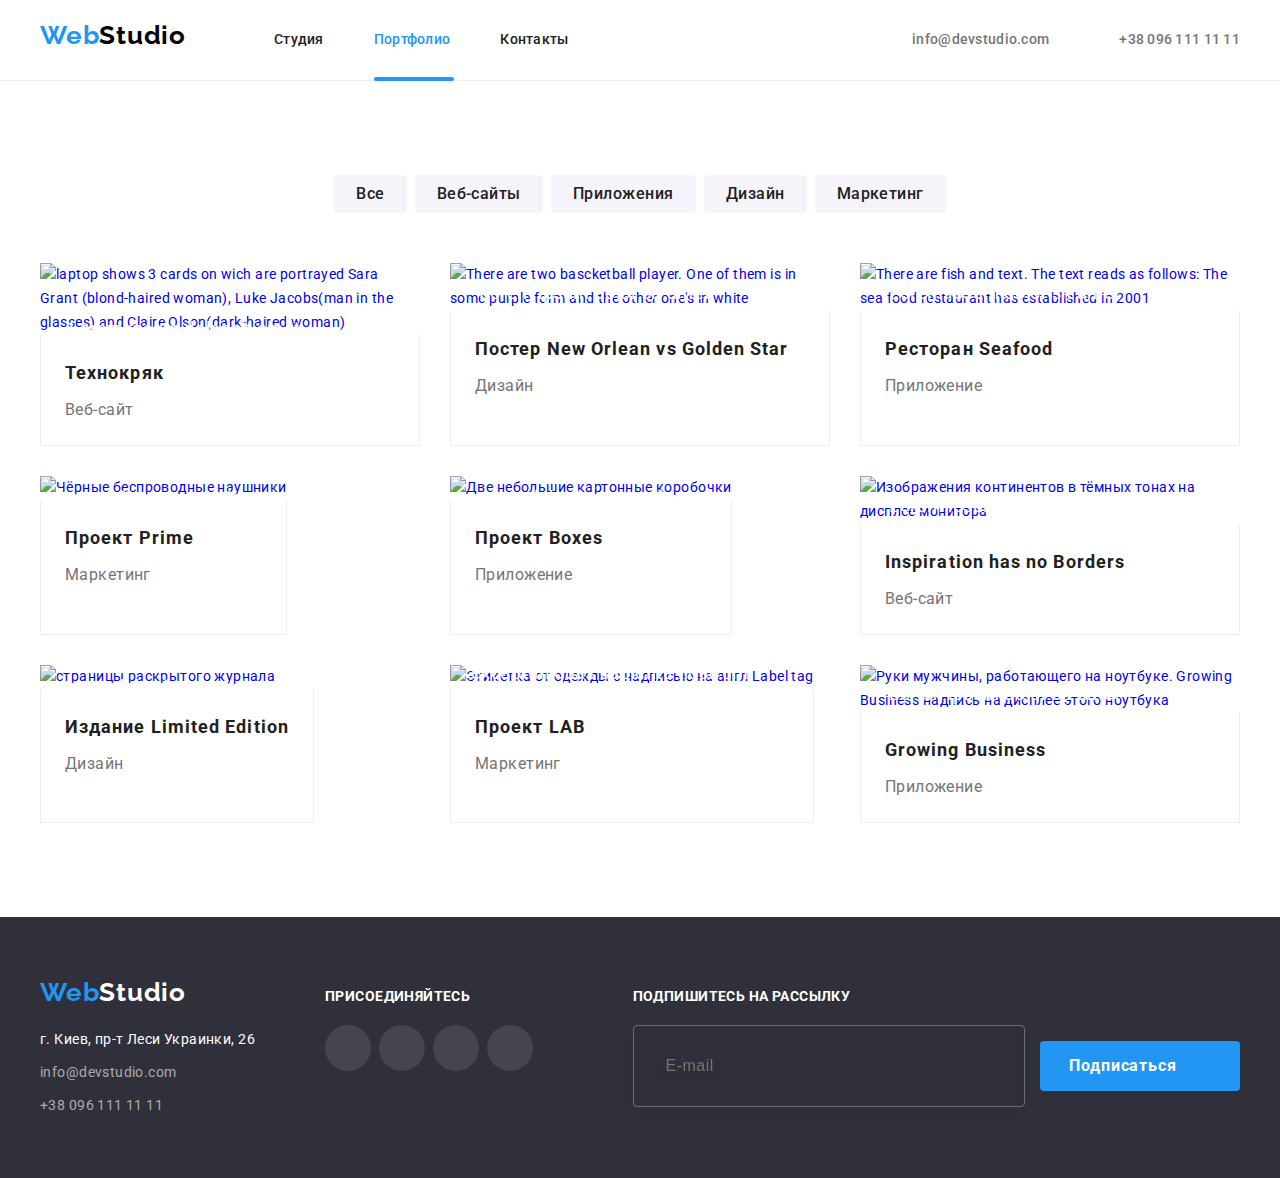
==== commit 2d9e8a07: "mentor-fix" ====
--- a/portfolio.html
+++ b/portfolio.html
@@ -166,28 +166,28 @@
                     <source
                       media="(min-width: 1200px)"
                       srcset="
-                        ./images/picture/desktop2x/portfolio/Технокряк.jpg    1x,
-                        ./images/picture/desktop2x/portfolio/Технокряк@2x.jpg 2x
-                      "
-                    />
-
-                    <source
-                      media="(min-width: 768px)"
-                      srcset="
-                        ./images/picture/tablet2x/portfolio/Технокряк.jpg.jpg 1x,
-                        ./images/picture/tablet2x/portfolio/Технокряк@2x.jpg  2x
-                      "
-                    />
-                    <source
-                      media="(min-width: 320px)"
-                      srcset="
-                        ./images/picture/mobile2х/portfolio/Технокряк.jpg    1x,
-                        ./images/picture/mobile2х/portfolio/Технокряк@2x.jpg 2x
-                      "
-                    />
-
-                    <img
-                      src="./images/picture/desktop1x/portfolio/Технокряк.jpg"
+                        ./images/picture/desktop/portfolio/techno.jpg    1x,
+                        ./images/picture/desktop/portfolio/techno@2x.jpg 2x
+                      "
+                    />
+
+                    <source
+                      media="(min-width: 768px)"
+                      srcset="
+                        ./images/picture/tablet/portfolio/techno.jpg    1x,
+                        ./images/picture/tablet/portfolio/techno@2x.jpg 2x
+                      "
+                    />
+                    <source
+                      media="(min-width: 320px)"
+                      srcset="
+                        ./images/picture/mobile/portfolio/techno.jpg    1x,
+                        ./images/picture/mobile/portfolio/techno@2x.jpg 2x
+                      "
+                    />
+
+                    <img
+                      src="./images/picture/desktop1x/portfolio/techno.jpg"
                       class="team__img"
                       alt="laptop shows 3 cards on wich are portrayed Sara Grant (blond-haired woman), Luke Jacobs(man in the glasses) and Claire Olson(dark-haired woman)"
                     />
@@ -221,28 +221,28 @@
                     <source
                       media="(min-width: 1200px)"
                       srcset="
-                        ./images/picture/desktop2x/portfolio/Постер-New-Orlean-vs-GoldenStar.jpg    1x,
-                        ./images/picture/desktop2x/portfolio/Постер-New-Orlean-vs-GoldenStar@2x.jpg 2x
-                      "
-                    />
-
-                    <source
-                      media="(min-width: 768px)"
-                      srcset="
-                        ./images/picture/tablet2x/portfolio/Постер-New-Orlean-vs-GoldenStar.jpg.jpg 1x,
-                        ./images/picture/tablet2x/portfolio/Постер-New-Orlean-vs-GoldenStar@2x.jpg  2x
-                      "
-                    />
-                    <source
-                      media="(min-width: 320px)"
-                      srcset="
-                        ./images/picture/mobile2х/portfolio/Постер-New-Orlean-vs-GoldenStar.jpg    1x,
-                        ./images/picture/mobile2х/portfolio/Постер-New-Orlean-vs-GoldenStar@2x.jpg 2x
-                      "
-                    />
-
-                    <img
-                      src="./images/picture/desktop1x/portfolio/Постер-New-Orlean-vs-GoldenStar.jpg"
+                        ./images/picture/desktop/portfolio/new-orlean.jpg    1x,
+                        ./images/picture/desktop/portfolio/new-orlean@2x.jpg 2x
+                      "
+                    />
+
+                    <source
+                      media="(min-width: 768px)"
+                      srcset="
+                        ./images/picture/tablet/portfolio/new-orlean.jpg    1x,
+                        ./images/picture/tablet/portfolio/new-orlean@2x.jpg 2x
+                      "
+                    />
+                    <source
+                      media="(min-width: 320px)"
+                      srcset="
+                        ./images/picture/mobile/portfolio/new-orlean.jpg    1x,
+                        ./images/picture/mobile/portfolio/new-orlean@2x.jpg 2x
+                      "
+                    />
+
+                    <img
+                      src="./images/picture/desktop1x/portfolio/new-orlean.jpg"
                       class="team__img"
                       alt="There are two bascketball player. One of them is in some purple form and the other one's in white"
                     />
@@ -280,28 +280,28 @@
                     <source
                       media="(min-width: 1200px)"
                       srcset="
-                        ./images/picture/desktop2x/portfolio/Ресторан-Seafood.jpg    1x,
-                        ./images/picture/desktop2x/portfolio/Ресторан-Seafood@2x.jpg 2x
-                      "
-                    />
-
-                    <source
-                      media="(min-width: 768px)"
-                      srcset="
-                        ./images/picture/tablet2x/portfolio/Ресторан-Seafood.jpg    1x,
-                        ./images/picture/tablet2x/portfolio/Ресторан-Seafood@2x.jpg 2x
-                      "
-                    />
-                    <source
-                      media="(min-width: 320px)"
-                      srcset="
-                        ./images/picture/mobile2х/portfolio/Ресторан-Seafood.jpg    1x,
-                        ./images/picture/mobile2х/portfolio/Ресторан-Seafood@2x.jpg 2x
-                      "
-                    />
-
-                    <img
-                      src="./images/picture/desktop1x/portfolio/Ресторан-Seafood.jpg"
+                        ./images/picture/desktop/portfolio/seafood.jpg    1x,
+                        ./images/picture/desktop/portfolio/seafood@2x.jpg 2x
+                      "
+                    />
+
+                    <source
+                      media="(min-width: 768px)"
+                      srcset="
+                        ./images/picture/tablet/portfolio/seafood.jpg    1x,
+                        ./images/picture/tablet/portfolio/seafood@2x.jpg 2x
+                      "
+                    />
+                    <source
+                      media="(min-width: 320px)"
+                      srcset="
+                        ./images/picture/mobile/portfolio/seafood.jpg    1x,
+                        ./images/picture/mobile/portfolio/seafood@2x.jpg 2x
+                      "
+                    />
+
+                    <img
+                      src="./images/picture/desktop1x/portfolio/seafood.jpg"
                       class="team__img"
                       alt="There are fish and text. The text reads as follows: The sea food restaurant has established in 2001"
                     />
@@ -337,28 +337,28 @@
                     <source
                       media="(min-width: 1200px)"
                       srcset="
-                        ./images/picture/desktop2x/portfolio/Проект-Prime.jpg    1x,
-                        ./images/picture/desktop2x/portfolio/Проект-Prime@2x.jpg 2x
-                      "
-                    />
-
-                    <source
-                      media="(min-width: 768px)"
-                      srcset="
-                        ./images/picture/tablet2x/portfolio/Проект-Prime.jpg    1x,
-                        ./images/picture/tablet2x/portfolio/Проект-Prime@2x.jpg 2x
-                      "
-                    />
-                    <source
-                      media="(min-width: 320px)"
-                      srcset="
-                        ./images/picture/mobile2х/portfolio/Проект-Prime.jpg    1x,
-                        ./images/picture/mobile2х/portfolio/Проект-Prime@2x.jpg 2x
-                      "
-                    />
-
-                    <img
-                      src="./images/picture/desktop1x/portfolio/Проект-Prime.jpg"
+                        ./images/picture/desktop/portfolio/prime.jpg    1x,
+                        ./images/picture/desktop/portfolio/prime@2x.jpg 2x
+                      "
+                    />
+
+                    <source
+                      media="(min-width: 768px)"
+                      srcset="
+                        ./images/picture/tablet/portfolio/prime.jpg    1x,
+                        ./images/picture/tablet/portfolio/prime@2x.jpg 2x
+                      "
+                    />
+                    <source
+                      media="(min-width: 320px)"
+                      srcset="
+                        ./images/picture/mobile/portfolio/prime.jpg    1x,
+                        ./images/picture/mobile/portfolio/prime@2x.jpg 2x
+                      "
+                    />
+
+                    <img
+                      src="./images/picture/desktop1x/portfolio/prime.jpg"
                       class="team__img"
                       alt="Чёрные беспроводные наушники"
                     />
@@ -394,28 +394,28 @@
                     <source
                       media="(min-width: 1200px)"
                       srcset="
-                        ./images/picture/desktop2x/portfolio/Проект-Boxes.jpg    1x,
-                        ./images/picture/desktop2x/portfolio/Проект-Boxes@2x.jpg 2x
-                      "
-                    />
-
-                    <source
-                      media="(min-width: 768px)"
-                      srcset="
-                        ./images/picture/tablet2x/portfolio/Проект-Boxes.jpg    1x,
-                        ./images/picture/tablet2x/portfolio/Проект-Boxes@2x.jpg 2x
-                      "
-                    />
-                    <source
-                      media="(min-width: 320px)"
-                      srcset="
-                        ./images/picture/mobile2х/portfolio/Проект-Boxes.jpg    1x,
-                        ./images/picture/mobile2х/portfolio/Проект-Boxes@2x.jpg 2x
-                      "
-                    />
-
-                    <img
-                      src="./images/picture/desktop1x/portfolio/Проект-Boxes.jpg"
+                        ./images/picture/desktop/portfolio/boxes.jpg    1x,
+                        ./images/picture/desktop/portfolio/boxes@2x.jpg 2x
+                      "
+                    />
+
+                    <source
+                      media="(min-width: 768px)"
+                      srcset="
+                        ./images/picture/tablet/portfolio/boxes.jpg    1x,
+                        ./images/picture/tablet/portfolio/boxes@2x.jpg 2x
+                      "
+                    />
+                    <source
+                      media="(min-width: 320px)"
+                      srcset="
+                        ./images/picture/mobile/portfolio/boxes.jpg    1x,
+                        ./images/picture/mobile/portfolio/boxes@2x.jpg 2x
+                      "
+                    />
+
+                    <img
+                      src="./images/picture/desktop1x/portfolio/boxes.jpg"
                       class="team__img"
                       alt="Две небольшие картонные коробочки"
                     />
@@ -450,28 +450,28 @@
                     <source
                       media="(min-width: 1200px)"
                       srcset="
-                        ./images/picture/desktop2x/portfolio/Inspiration-has-noBorders.jpg    1x,
-                        ./images/picture/desktop2x/portfolio/Inspiration-has-noBorders@2x.jpg 2x
-                      "
-                    />
-
-                    <source
-                      media="(min-width: 768px)"
-                      srcset="
-                        ./images/picture/tablet2x/portfolio/Inspiration-has-noBorders.jpg    1x,
-                        ./images/picture/tablet2x/portfolio/Inspiration-has-noBorders@2x.jpg 2x
-                      "
-                    />
-                    <source
-                      media="(min-width: 320px)"
-                      srcset="
-                        ./images/picture/mobile2х/portfolio/Inspiration-has-noBorders.jpg    1x,
-                        ./images/picture/mobile2х/portfolio/Inspiration-has-noBorders@2x.jpg 2x
-                      "
-                    />
-
-                    <img
-                      src="./images/picture/desktop1x/portfolio/Inspiration-has-noBorders.jpg"
+                        ./images/picture/desktop/portfolio/inspiration.jpg    1x,
+                        ./images/picture/desktop/portfolio/inspiration@2x.jpg 2x
+                      "
+                    />
+
+                    <source
+                      media="(min-width: 768px)"
+                      srcset="
+                        ./images/picture/tablet/portfolio/inspiration.jpg    1x,
+                        ./images/picture/tablet/portfolio/inspiration@2x.jpg 2x
+                      "
+                    />
+                    <source
+                      media="(min-width: 320px)"
+                      srcset="
+                        ./images/picture/mobile/portfolio/inspiration.jpg    1x,
+                        ./images/picture/mobile/portfolio/inspiration@2x.jpg 2x
+                      "
+                    />
+
+                    <img
+                      src="./images/picture/desktop1x/portfolio/inspiration.jpg"
                       class="team__img"
                       alt="Изображения континентов в тёмных тонах на дисплее монитора"
                     />
@@ -506,28 +506,28 @@
                     <source
                       media="(min-width: 1200px)"
                       srcset="
-                        ./images/picture/desktop2x/portfolio/Издание-LimitedEdition.jpg    1x,
-                        ./images/picture/desktop2x/portfolio/Издание-LimitedEdition@2x.jpg 2x
-                      "
-                    />
-
-                    <source
-                      media="(min-width: 768px)"
-                      srcset="
-                        ./images/picture/tablet2x/portfolio/Издание-LimitedEdition.jpg    1x,
-                        ./images/picture/tablet2x/portfolio/Издание-LimitedEdition@2x.jpg 2x
-                      "
-                    />
-                    <source
-                      media="(min-width: 320px)"
-                      srcset="
-                        ./images/picture/mobile2х/portfolio/Издание-LimitedEdition.jpg    1x,
-                        ./images/picture/mobile2х/portfolio/Издание-LimitedEdition@2x.jpg 2x
-                      "
-                    />
-
-                    <img
-                      src="./images/picture/desktop1x/portfolio/Издание-LimitedEdition.jpg"
+                        ./images/picture/desktop/portfolio/limited-edition.jpg    1x,
+                        ./images/picture/desktop/portfolio/limited-edition@2x.jpg 2x
+                      "
+                    />
+
+                    <source
+                      media="(min-width: 768px)"
+                      srcset="
+                        ./images/picture/tablet/portfolio/limited-edition.jpg    1x,
+                        ./images/picture/tablet/portfolio/limited-edition@2x.jpg 2x
+                      "
+                    />
+                    <source
+                      media="(min-width: 320px)"
+                      srcset="
+                        ./images/picture/mobile/portfolio/limited-edition.jpg    1x,
+                        ./images/picture/mobile/portfolio/limited-edition@2x.jpg 2x
+                      "
+                    />
+
+                    <img
+                      src="./images/picture/desktop1x/portfolio/limited-edition.jpg"
                       class="team__img"
                       alt="страницы раскрытого журнала"
                     />
@@ -562,28 +562,28 @@
                     <source
                       media="(min-width: 1200px)"
                       srcset="
-                        ./images/picture/desktop2x/portfolio/Проект-LAB.jpg    1x,
-                        ./images/picture/desktop2x/portfolio/Проект-LAB@2x.jpg 2x
-                      "
-                    />
-
-                    <source
-                      media="(min-width: 768px)"
-                      srcset="
-                        ./images/picture/tablet2x/portfolio/Проект-LAB.jpg    1x,
-                        ./images/picture/tablet2x/portfolio/Проект-LAB@2x.jpg 2x
-                      "
-                    />
-                    <source
-                      media="(min-width: 320px)"
-                      srcset="
-                        ./images/picture/mobile2х/portfolio/Проект-LAB.jpg    1x,
-                        ./images/picture/mobile2х/portfolio/Проект-LAB@2x.jpg 2x
-                      "
-                    />
-
-                    <img
-                      src="./images/picture/desktop1x/portfolio/Проект-LAB.jpg"
+                        ./images/picture/desktop/portfolio/lab.jpg    1x,
+                        ./images/picture/desktop/portfolio/lab@2x.jpg 2x
+                      "
+                    />
+
+                    <source
+                      media="(min-width: 768px)"
+                      srcset="
+                        ./images/picture/tablet/portfolio/lab.jpg    1x,
+                        ./images/picture/tablet/portfolio/lab@2x.jpg 2x
+                      "
+                    />
+                    <source
+                      media="(min-width: 320px)"
+                      srcset="
+                        ./images/picture/mobile/portfolio/lab.jpg    1x,
+                        ./images/picture/mobile/portfolio/lab@2x.jpg 2x
+                      "
+                    />
+
+                    <img
+                      src="./images/picture/desktop1x/portfolio/lab.jpg"
                       class="team__img"
                       alt="Этикетка от одежды с надписью на англ Label tag"
                     />
@@ -622,28 +622,28 @@
                     <source
                       media="(min-width: 1200px)"
                       srcset="
-                        ./images/picture/desktop2x/portfolio/GrowingBusiness.jpg    1x,
-                        ./images/picture/desktop2x/portfolio/GrowingBusiness@2x.jpg 2x
-                      "
-                    />
-
-                    <source
-                      media="(min-width: 768px)"
-                      srcset="
-                        ./images/picture/tablet2x/portfolio/GrowingBusiness.jpg    1x,
-                        ./images/picture/tablet2x/portfolio/GrowingBusiness@2x.jpg 2x
-                      "
-                    />
-                    <source
-                      media="(min-width: 320px)"
-                      srcset="
-                        ./images/picture/mobile2х/portfolio/GrowingBusiness.jpg    1x,
-                        ./images/picture/mobile2х/portfolio/GrowingBusiness@2x.jpg 2x
-                      "
-                    />
-
-                    <img
-                      src="./images/picture/desktop1x/portfolio/GrowingBusiness.jpg"
+                        ./images/picture/desktop/portfolio/growing-business.jpg    1x,
+                        ./images/picture/desktop/portfolio/growing-business@2x.jpg 2x
+                      "
+                    />
+
+                    <source
+                      media="(min-width: 768px)"
+                      srcset="
+                        ./images/picture/tablet/portfolio/growing-business.jpg    1x,
+                        ./images/picture/tablet/portfolio/growing-business@2x.jpg 2x
+                      "
+                    />
+                    <source
+                      media="(min-width: 320px)"
+                      srcset="
+                        ./images/picture/mobile/portfolio/growing-business.jpg    1x,
+                        ./images/picture/mobile/portfolio/growing-business@2x.jpg 2x
+                      "
+                    />
+
+                    <img
+                      src="./images/picture/desktop1x/portfolio/growing-business.jpg"
                       class="team__img"
                       alt="Руки мужчины, работающего на ноутбуке. Growing Business надпись на дисплее этого ноутбука"
                     />
@@ -675,7 +675,7 @@
           <a href="./index.html" class="logo footer__logo"
             >Web<span class="footer__logo--white">Studio</span></a
           >
-          <!--адрес компании-->
+          <!-- ........адрес компании... -->
           <address class="adress footer__address">
             <ul class="adress__list">
               <li class="adress__item">
@@ -696,7 +696,7 @@
             </ul>
           </address>
         </div>
-        <!--Присоединяйтесь-->
+        <!--........ Присоединяйтесь........... -->
         <div class="accede">
           <h3 class="accede__title">Присоединяйтесь</h3>
 
@@ -742,25 +742,25 @@
 
         <!--Подписаться-->
 
-        <div class="subscribe">
-          <label for="mail" class="subscribe__label subscribe__title">
+        <!-- <div class="subscribe"> -->
+        <form class="subscribe__form">
+          <label for="omail" class="subscribe__label subscribe__title">
             Подпишитесь на рассылку
           </label>
-          <form class="subscribe__form">
-            <input
-              type="email"
-              name="mail"
-              id="mail"
-              class="subscribe__input"
-              placeholder="E-mail"
-            />
-            <button type="submit" class="btn btn--main subscribe__btn">
-              Подписаться
-              <span class="subscribe__icon"></span>
-            </button>
-          </form>
-        </div>
-        <!--Подписаться 00 End-->
+          <input
+            type="email"
+            name="mail"
+            id="omail"
+            class="subscribe__input"
+            placeholder="E-mail"
+          />
+          <button type="submit" class="btn btn--main subscribe__btn">
+            Подписаться
+            <span class="subscribe__icon"></span>
+          </button>
+        </form>
+        <!-- </div> -->
+        <!--Подписаться 00 end-->
       </div>
     </footer>
 
--- a/css/main.min.css
+++ b/css/main.min.css
@@ -1 +1 @@
-:root{--primary-text-color: #757575;--primary-title-color: #212121;--accent-color: #2196f3;--client-color: #afb1b8;--text-color-white: #ffffff;--primary-back: #ffffff;--secondary-back: #f5f4fa;--dark-back: #2f303a;--hero-back: #c4c4c4;--primary-font: "Roboto", sans-serif;--second-font: "Raleway", sans-serif;--mobile: 480px;--tablet: 768px;--desktop: 1200px}body{margin:0;background-color:var(--primary-back);color:var(--primary-text-color);font-family:var(--primary-font);letter-spacing:.03em;font-size:14px;line-height:1.71}ul,li,ol{list-style:none;margin:0;padding:0}h1,h2,h3,h4,h5,h6,p{margin:0}img{display:block;max-width:100%;height:auto}a{text-decoration:none}.container{padding-left:15px;padding-right:15px;margin-left:auto;margin-right:auto}@media screen and (min-width: 480px){.container{width:480px}}@media screen and (min-width: 768px){.container{width:768px}}@media screen and (min-width: 1200px){.container{width:1200px}}.btn{display:inline-block;padding:4px 20px;color:var(--primary-title-color);line-height:1.14;letter-spacing:.03em;text-align:center;font-weight:500;font-size:16px;text-transform:none;font-family:Roboto,sans-serif;line-height:1.62;border-radius:4px;border-color:transparent;background-color:#f5f4fa}.btn--main{width:200px;height:50px;font-weight:700;background-color:var(--accent-color);color:#fff;line-height:1.88;letter-spacing:.06em;-webkit-transition-property:background-color,-webkit-box-shadow;transition-property:background-color,-webkit-box-shadow;-o-transition-property:background-color,box-shadow;transition-property:background-color,box-shadow;transition-property:background-color,box-shadow,-webkit-box-shadow;-webkit-transition-duration:250ms;-o-transition-duration:250ms;transition-duration:250ms;-webkit-transition-timing-function:cubic-bezier(0.4, 0, 0.2, 1);-o-transition-timing-function:cubic-bezier(0.4, 0, 0.2, 1);transition-timing-function:cubic-bezier(0.4, 0, 0.2, 1)}.btn--main:hover,.btn--main :focus{background-color:#188ce8;-webkit-box-shadow:0px 4px 4px rgba(0,0,0,.15);box-shadow:0px 4px 4px rgba(0,0,0,.15);cursor:pointer}.section{padding-top:60px;padding-bottom:60px;margin-left:auto;margin-right:auto;max-width:1600px}@media screen and (max-width: 1199px){.section{width:768px}}@media screen and (max-width: 767px){.section{width:480px}}@media screen and (min-width: 1200px){.section{padding-top:94px;padding-bottom:94px}}.section__title{margin-bottom:30px;margin-top:0;color:var(--primary-title-color);line-height:1.14;letter-spacing:.03em;text-align:center;font-weight:700;font-size:36px;text-transform:none;line-height:1.17}@media screen and (min-width: 1200px){.section__title{margin-bottom:50px}}.section__title--invisible{position:absolute;clip:rect(0 0 0 0);width:1px;height:1px;margin:-1px}.header{margin-left:auto;margin-right:auto;border-bottom:1px solid #ececec;max-width:1600px}@media screen and (max-width: 1199px){.header{width:var(--tablet)}}@media screen and (max-width: 767px){.header{width:var(--mobile)}}.header__container{position:relative;margin-left:auto;margin-right:auto}@media screen and (min-width: 480px){.header__container{width:var(--mobile)}}@media screen and (min-width: 768px){.header__container{width:var(--tablet);display:-webkit-box;display:-ms-flexbox;display:flex;-webkit-box-pack:justify;-ms-flex-pack:justify;justify-content:space-between;-webkit-box-align:baseline;-ms-flex-align:baseline;align-items:baseline}}@media screen and (min-width: 1200px){.header__container{width:1200px}}.header__logo{display:inline-block;margin:15px 0 16px}.header__logo--black{color:#000}@media screen and (min-width: 768px){.header__logo{margin-right:88px}}.logo{color:var(--accent-color);font-family:var(--second-font);font-weight:700;font-size:24px;line-height:1.17;letter-spacing:.03em}@media screen and (min-width: 1200px){.logo{font-size:26px}}.mobile-menu__button{position:absolute;top:10px;right:15px;z-index:2;display:-webkit-inline-box;display:-ms-inline-flexbox;display:inline-flex;-webkit-box-align:center;-ms-flex-align:center;align-items:center;-webkit-box-pack:center;-ms-flex-pack:center;justify-content:center;border:0px;background-color:transparent;padding:0px}@media screen and (min-width: 768px){.mobile-menu__button{display:none}}.mobile-menu__button .mobile-menu__icon-cross{display:none}.mobile-menu__button:hover .mobile-menu__icon-cross,.mobile-menu__button:focus .mobile-menu__icon-cross{fill:var(--accent-color)}.mobile-menu__button.is-open .mobile-menu__icon-cross{display:block;color:var(--primary-title-color)}.mobile-menu__button .mobile-menu__icon-menu{display:block;color:var(--primary-title-color)}.mobile-menu__button:hover .mobile-menu__icon-menu,.mobile-menu__button:focus .mobile-menu__icon-menu{fill:var(--accent-color)}.mobile-menu__button.is-open .mobile-menu__icon-menu{display:none}.menu{display:none;position:absolute;top:0;left:0;z-index:1;width:100%;height:100vh;padding:48px 40px;background-color:rgba(255,255,255,.986)}.menu.is-open{display:block}@media screen and (min-width: 768px){.menu.is-open{display:-webkit-box;display:-ms-flexbox;display:flex}}@media screen and (max-height: 350px),(max-width: 379px){.menu{padding:32px 32px}}@media screen and (min-width: 768px){.menu{display:-webkit-box;display:-ms-flexbox;display:flex;position:static;padding:0;height:auto}}@media screen and (min-width: 768px){.site-nav__list{display:-webkit-box;display:-ms-flexbox;display:flex}}.site-nav__item{display:block}@media screen and (max-width: 767px){.site-nav__item:not(:last-child){padding-bottom:32px}}@media screen and (max-height: 350px),(max-width: 379px){.site-nav__item:not(:last-child){padding-bottom:20px}}@media screen and (min-width: 768px){.site-nav__item:not(:last-child){margin-right:50px}}@media screen and (min-width: 768px){.site-nav__item{display:-webkit-box;display:-ms-flexbox;display:flex;padding:0}}.site-nav__link{display:block;color:var(--primary-title-color);line-height:1.14;letter-spacing:.03em;text-align:center;font-weight:500;font-size:40px;text-transform:none;color:var(--primary-text-color);text-align:start;line-height:1.17;letter-spacing:.02em;-webkit-transition-property:color;-o-transition-property:color;transition-property:color;-webkit-transition-duration:250ms;-o-transition-duration:250ms;transition-duration:250ms;-webkit-transition-timing-function:cubic-bezier(0.4, 0, 0.2, 1);-o-transition-timing-function:cubic-bezier(0.4, 0, 0.2, 1);transition-timing-function:cubic-bezier(0.4, 0, 0.2, 1)}@media screen and (max-height: 350px),(max-width: 379px){.site-nav__link{font-size:28px}}@media screen and (min-width: 768px){.site-nav__link{padding-top:32px;padding-bottom:32px;position:relative;font-size:14px;line-height:1.14}}.site-nav__link:hover,.site-nav__link:focus{color:var(--accent-color)}.site-nav__link--current{color:var(--accent-color)}.site-nav__link--current::after{content:""}@media screen and (min-width: 768px){.site-nav__link--current::after{position:absolute;margin-bottom:-1px;bottom:0;left:0;width:100%;border-radius:2px;border:2px solid var(--accent-color);background-color:var(--accent-color)}}.connect{position:absolute;bottom:48px;left:40px}@media screen and (min-width: 768px){.connect{position:static;margin-left:auto;display:-webkit-box;display:-ms-flexbox;display:flex;-webkit-box-align:center;-ms-flex-align:center;align-items:center}}.mobile-menu__list{display:-webkit-box;display:-ms-flexbox;display:flex;-webkit-box-pack:justify;-ms-flex-pack:justify;justify-content:space-between}@media screen and (min-width: 768px){.mobile-menu__list{display:none}}.mobile-menu__item:not(:last-child){margin-right:10px}.mobile-menu__item:not(:last-child)::after{content:"";background-color:rgba(33,33,33,.2);margin-left:10px;border:1px solid rgba(33,33,33,.2)}@media screen and (max-height: 350px),(max-width: 379px){.mobile-menu__item:not(:last-child)::after{margin-left:5px}}@media screen and (max-height: 350px),(max-width: 379px){.mobile-menu__item:not(:last-child){margin-right:5px}}.mobile-menu__link{text-decoration:none;color:var(--primary-title-color);line-height:1.14;letter-spacing:.03em;text-align:center;font-weight:500;font-size:18px;text-transform:none;color:var(--primary-text-color);letter-spacing:.02em;line-height:1.22}@media screen and (max-height: 350px),(max-width: 379px){.mobile-menu__link{font-size:16px}}.mobile-menu__link:hover,.mobile-menu__link:focus{color:var(--accent-color)}.studio-contacts{display:-webkit-box;display:-ms-flexbox;display:flex}@media screen and (max-width: 767px){.studio-contacts{-webkit-box-orient:vertical;-webkit-box-direction:reverse;-ms-flex-direction:column-reverse;flex-direction:column-reverse;margin-bottom:64px}}@media screen and (min-width: 768px){.studio-contacts{margin-left:auto;-webkit-box-orient:vertical;-webkit-box-direction:normal;-ms-flex-direction:column;flex-direction:column}}@media screen and (min-width: 1200px){.studio-contacts{-webkit-box-orient:horizontal;-webkit-box-direction:normal;-ms-flex-direction:row;flex-direction:row}}@media screen and (max-height: 350px),(max-width: 379px){.studio-contacts{margin-bottom:30px}}@media screen and (min-width: 1200px){.studio-contacts__item:not(:last-child){margin-right:50px}}@media screen and (max-width: 767px){.studio-contacts__item:not(:first-child){margin-bottom:32px}}@media screen and (max-height: 350px),(max-width: 379px){.studio-contacts__item:not(:first-child){margin-bottom:20px}}@media screen and (min-width: 768px){.studio-contacts__item{display:-webkit-box;display:-ms-flexbox;display:flex;-webkit-box-align:center;-ms-flex-align:center;align-items:center}}.studio-contacts__link{color:var(--primary-text-color);font-weight:500;font-size:24px;line-height:1.17;letter-spacing:.02em;-webkit-transition-property:color;-o-transition-property:color;transition-property:color;-webkit-transition-duration:250ms;-o-transition-duration:250ms;transition-duration:250ms;-webkit-transition-timing-function:cubic-bezier(0.4, 0, 0.2, 1);-o-transition-timing-function:cubic-bezier(0.4, 0, 0.2, 1);transition-timing-function:cubic-bezier(0.4, 0, 0.2, 1)}@media screen and (max-height: 350px),(max-width: 379px){.studio-contacts__link{font-size:16px}}@media screen and (min-width: 768px){.studio-contacts__link{display:-webkit-inline-box;display:-ms-inline-flexbox;display:inline-flex;-webkit-box-align:center;-ms-flex-align:center;align-items:center;padding:5px 0;font-size:12px}}@media screen and (min-width: 1200px){.studio-contacts__link{font-size:14px;line-height:1.14;padding:32px 0}}.studio-contacts__link:hover,.studio-contacts__link:focus{color:var(--accent-color);fill:var(--accent-color)}@media screen and (max-width: 767px){.studio-contacts__link__big{font-size:34px;margin-bottom:32px}}@media screen and (max-height: 350px),(max-width: 379px){.studio-contacts__link__big{font-size:24px;margin-bottom:20px}}@media screen and (max-width: 767px){.studio-contacts__svg{display:none}}@media screen and (min-width: 768px){.studio-contacts__svg{margin-right:10px;-webkit-box-align:center;-ms-flex-align:center;align-items:center;fill:currentColor;-webkit-transition-property:fill;-o-transition-property:fill;transition-property:fill;-webkit-transition-duration:250ms;-o-transition-duration:250ms;transition-duration:250ms;-webkit-transition-timing-function:cubic-bezier(0.4, 0, 0.2, 1);-o-transition-timing-function:cubic-bezier(0.4, 0, 0.2, 1);transition-timing-function:cubic-bezier(0.4, 0, 0.2, 1)}.studio-contacts__link:hover .studio-contacts__svg,.studio-contacts__link:focus .studio-contacts__svg{color:var(--accent-color);fill:var(--accent-color)}}.phone{width:10px;height:16px}@media screen and (max-width: 767px){.phone{width:10px;height:14px;margin-right:8px}}.mail{width:16px;height:12px}@media screen and (max-width: 767px){.mail{width:14px;height:10px;margin-right:8px}}.hero{padding-top:118px;padding-bottom:118px;max-width:1600px;background-color:var(--hero-back)}@media screen and (max-width: 1199px){.hero{width:768px}}@media screen and (max-width: 767px){.hero{width:480px}}.overlay{margin-left:auto;margin-right:auto;text-align:center;height:400px}@media screen and (min-width: 320px){.overlay{background-image:-webkit-gradient(linear, left top, right top, from(rgba(47, 48, 58, 0.4)), to(rgba(47, 48, 58, 0.4))),url(../../images/picture/mobile2х/hero-back.jpg);background-image:-o-linear-gradient(left, rgba(47, 48, 58, 0.4), rgba(47, 48, 58, 0.4)),url(../../images/picture/mobile2х/hero-back.jpg);background-image:linear-gradient(to right, rgba(47, 48, 58, 0.4), rgba(47, 48, 58, 0.4)),url(../../images/picture/mobile2х/hero-back.jpg);background-position:center;background-size:cover;background-repeat:no-repeat}}@media screen and (min-width: 320px)and (min-device-pixel-ratio: 2),screen and (min-width: 320px)and (-webkit-min-device-pixel-ratio: 2),screen and (min-width: 320px)and (-o-min-device-pixel-ratio: 2/1),screen and (min-width: 320px)and (min-resolution: 192dpi),screen and (min-width: 320px)and (min-resolution: 2dppx){.overlay{background-image:-webkit-gradient(linear, left top, right top, from(rgba(47, 48, 58, 0.4)), to(rgba(47, 48, 58, 0.4))),url(../../images/picture/mobile2х/hero-back@2x.jpg);background-image:-o-linear-gradient(left, rgba(47, 48, 58, 0.4), rgba(47, 48, 58, 0.4)),url(../../images/picture/mobile2х/hero-back@2x.jpg);background-image:linear-gradient(to right, rgba(47, 48, 58, 0.4), rgba(47, 48, 58, 0.4)),url(../../images/picture/mobile2х/hero-back@2x.jpg);background-position:center;background-size:cover;background-repeat:no-repeat}}@media screen and (min-width: 768px){.overlay{background-image:-webkit-gradient(linear, left top, right top, from(rgba(47, 48, 58, 0.4)), to(rgba(47, 48, 58, 0.4))),url(../../images/picture/tablet2x/hero-back.jpg);background-image:-o-linear-gradient(left, rgba(47, 48, 58, 0.4), rgba(47, 48, 58, 0.4)),url(../../images/picture/tablet2x/hero-back.jpg);background-image:linear-gradient(to right, rgba(47, 48, 58, 0.4), rgba(47, 48, 58, 0.4)),url(../../images/picture/tablet2x/hero-back.jpg);background-position:center;background-size:cover;background-repeat:no-repeat}}@media screen and (min-width: 768px)and (min-device-pixel-ratio: 2),screen and (min-width: 768px)and (-webkit-min-device-pixel-ratio: 2),screen and (min-width: 768px)and (-o-min-device-pixel-ratio: 2/1),screen and (min-width: 768px)and (min-resolution: 192dpi),screen and (min-width: 768px)and (min-resolution: 2dppx){.overlay{background-image:-webkit-gradient(linear, left top, right top, from(rgba(47, 48, 58, 0.4)), to(rgba(47, 48, 58, 0.4))),url(../../images/picture/tablet2x/hero-back@2x.jpg);background-image:-o-linear-gradient(left, rgba(47, 48, 58, 0.4), rgba(47, 48, 58, 0.4)),url(../../images/picture/tablet2x/hero-back@2x.jpg);background-image:linear-gradient(to right, rgba(47, 48, 58, 0.4), rgba(47, 48, 58, 0.4)),url(../../images/picture/tablet2x/hero-back@2x.jpg);background-position:center;background-size:cover;background-repeat:no-repeat}}@media screen and (min-width: 1200px){.overlay{background-image:-webkit-gradient(linear, left top, right top, from(rgba(47, 48, 58, 0.4)), to(rgba(47, 48, 58, 0.4))),url(../../images/picture/desktop2x/hero-back.jpg);background-image:-o-linear-gradient(left, rgba(47, 48, 58, 0.4), rgba(47, 48, 58, 0.4)),url(../../images/picture/desktop2x/hero-back.jpg);background-image:linear-gradient(to right, rgba(47, 48, 58, 0.4), rgba(47, 48, 58, 0.4)),url(../../images/picture/desktop2x/hero-back.jpg);background-position:center;background-size:cover;background-repeat:no-repeat}}@media screen and (min-width: 1200px)and (min-device-pixel-ratio: 2),screen and (min-width: 1200px)and (-webkit-min-device-pixel-ratio: 2),screen and (min-width: 1200px)and (-o-min-device-pixel-ratio: 2/1),screen and (min-width: 1200px)and (min-resolution: 192dpi),screen and (min-width: 1200px)and (min-resolution: 2dppx){.overlay{background-image:-webkit-gradient(linear, left top, right top, from(rgba(47, 48, 58, 0.4)), to(rgba(47, 48, 58, 0.4))),url(../../images/picture/desktop2x/hero-back@2x.jpg);background-image:-o-linear-gradient(left, rgba(47, 48, 58, 0.4), rgba(47, 48, 58, 0.4)),url(../../images/picture/desktop2x/hero-back@2x.jpg);background-image:linear-gradient(to right, rgba(47, 48, 58, 0.4), rgba(47, 48, 58, 0.4)),url(../../images/picture/desktop2x/hero-back@2x.jpg);background-position:center;background-size:cover;background-repeat:no-repeat}}.hero__title{margin-top:0;margin-bottom:30px;margin-left:auto;margin-right:auto;color:var(--primary-title-color);line-height:1.14;letter-spacing:.03em;text-align:center;font-weight:900;font-size:26px;text-transform:uppercase;line-height:1.62;letter-spacing:.06em;color:var(--text-color-white)}@media screen and (min-width: 1200px){.hero__title{font-size:44px;line-height:1.36}}.backdrop{position:fixed;top:0;left:0;bottom:0;right:0;z-index:2;overflow-y:scroll;background-color:rgba(0,0,0,.2);opacity:1;visibility:visible;-webkit-transition:visibility 400ms cubic-bezier(0.4, 0, 0.2, 1),opacity 400ms cubic-bezier(0.4, 0, 0.2, 1);-o-transition:visibility 400ms cubic-bezier(0.4, 0, 0.2, 1),opacity 400ms cubic-bezier(0.4, 0, 0.2, 1);transition:visibility 400ms cubic-bezier(0.4, 0, 0.2, 1),opacity 400ms cubic-bezier(0.4, 0, 0.2, 1)}.backdrop--is-hidden{visibility:hidden;pointer-events:none;opacity:0}@media screen and (max-width: 767px){.backdrop{padding:94px 15px}}body.modal--open{overflow:hidden}.modal{z-index:3;padding:40px;background-color:#fff;border-radius:4px;-webkit-box-shadow:0px 1px 3px rgba(0,0,0,.12),0px 1px 1px rgba(0,0,0,.14),0px 2px 1px rgba(0,0,0,.2);box-shadow:0px 1px 3px rgba(0,0,0,.12),0px 1px 1px rgba(0,0,0,.14),0px 2px 1px rgba(0,0,0,.2);-webkit-transition:opacity 400ms cubic-bezier(0.4, 0, 0.2, 1),visibility 400ms cubic-bezier(0.4, 0, 0.2, 1),-webkit-transform 400ms cubic-bezier(0.4, 0, 0.2, 1);transition:opacity 400ms cubic-bezier(0.4, 0, 0.2, 1),visibility 400ms cubic-bezier(0.4, 0, 0.2, 1),-webkit-transform 400ms cubic-bezier(0.4, 0, 0.2, 1);-o-transition:transform 400ms cubic-bezier(0.4, 0, 0.2, 1),opacity 400ms cubic-bezier(0.4, 0, 0.2, 1),visibility 400ms cubic-bezier(0.4, 0, 0.2, 1);transition:transform 400ms cubic-bezier(0.4, 0, 0.2, 1),opacity 400ms cubic-bezier(0.4, 0, 0.2, 1),visibility 400ms cubic-bezier(0.4, 0, 0.2, 1);transition:transform 400ms cubic-bezier(0.4, 0, 0.2, 1),opacity 400ms cubic-bezier(0.4, 0, 0.2, 1),visibility 400ms cubic-bezier(0.4, 0, 0.2, 1),-webkit-transform 400ms cubic-bezier(0.4, 0, 0.2, 1)}.backdrop--is-hidden .modal{visibility:hidden;-webkit-transform:translate(-50%, -200%);-ms-transform:translate(-50%, -200%);transform:translate(-50%, -200%);-webkit-transition:visibility 400ms cubic-bezier(0.4, 0, 0.2, 1),opacity 400ms cubic-bezier(0.4, 0, 0.2, 1),-webkit-transform 400ms cubic-bezier(0.4, 0, 0.2, 1);transition:visibility 400ms cubic-bezier(0.4, 0, 0.2, 1),opacity 400ms cubic-bezier(0.4, 0, 0.2, 1),-webkit-transform 400ms cubic-bezier(0.4, 0, 0.2, 1);-o-transition:transform 400ms cubic-bezier(0.4, 0, 0.2, 1),visibility 400ms cubic-bezier(0.4, 0, 0.2, 1),opacity 400ms cubic-bezier(0.4, 0, 0.2, 1);transition:transform 400ms cubic-bezier(0.4, 0, 0.2, 1),visibility 400ms cubic-bezier(0.4, 0, 0.2, 1),opacity 400ms cubic-bezier(0.4, 0, 0.2, 1);transition:transform 400ms cubic-bezier(0.4, 0, 0.2, 1),visibility 400ms cubic-bezier(0.4, 0, 0.2, 1),opacity 400ms cubic-bezier(0.4, 0, 0.2, 1),-webkit-transform 400ms cubic-bezier(0.4, 0, 0.2, 1)}@media screen and (min-width: 768px){.modal{position:absolute;top:50%;left:50%;-webkit-transform:translate(-50%, -50%);-ms-transform:translate(-50%, -50%);transform:translate(-50%, -50%);width:528px;height:581px}}.btn-close{position:absolute;top:8px;right:8px;display:-webkit-box;display:-ms-flexbox;display:flex;-webkit-box-align:center;-ms-flex-align:center;align-items:center;-webkit-box-pack:center;-ms-flex-pack:center;justify-content:center;width:30px;height:30px;padding:0 0;background-color:#fff;border:1px solid rgba(0,0,0,.1);border-radius:50%;cursor:pointer;-webkit-transition-property:border-color;-o-transition-property:border-color;transition-property:border-color;-webkit-transition-duration:250ms;-o-transition-duration:250ms;transition-duration:250ms;-webkit-transition-timing-function:cubic-bezier(0.4, 0, 0.2, 1);-o-transition-timing-function:cubic-bezier(0.4, 0, 0.2, 1);transition-timing-function:cubic-bezier(0.4, 0, 0.2, 1)}.btn-close:hover,.btn-close:focus{border:1px solid var(--accent-color)}@media screen and (max-width: 767px){.btn-close{top:102px;right:23px}}.btn-close__icon{-webkit-transition-property:fill;-o-transition-property:fill;transition-property:fill;-webkit-transition-duration:250ms;-o-transition-duration:250ms;transition-duration:250ms;-webkit-transition-timing-function:cubic-bezier(0.4, 0, 0.2, 1);-o-transition-timing-function:cubic-bezier(0.4, 0, 0.2, 1);transition-timing-function:cubic-bezier(0.4, 0, 0.2, 1)}.btn-close:hover .btn-close__icon,.btn-close:focus .btn-close__icon{fill:var(--accent-color);stroke:var(--accent-color);stroke-width:10%}.form{margin-left:auto;margin-right:auto}.form__title{display:inline-block;margin-bottom:12px;color:var(--primary-title-color);line-height:1.14;letter-spacing:.03em;text-align:center;font-weight:700;font-size:20px;text-transform:none;line-height:1.5}@media screen and (min-width: 1200px){.form__title{line-height:1.15}}.form__field{position:relative;display:-webkit-box;display:-ms-flexbox;display:flex;-webkit-box-orient:vertical;-webkit-box-direction:normal;-ms-flex-direction:column;flex-direction:column;text-align:start;line-height:1.17;letter-spacing:.01em}.form__field:not(:last-child){margin-bottom:10px}.form__label{margin-bottom:4px;font-size:12px}.form__input{margin:0;padding:0 0 0 42px;width:100%;height:40px;font-size:14px;border:1px solid rgba(33,33,33,.2);border-radius:4px}.form__input:-moz-placeholder-shown{border-color:rgba(33,33,33,.2)}.form__input:-ms-input-placeholder{border-color:rgba(33,33,33,.2)}.form__input:placeholder-shown{border-color:rgba(33,33,33,.2)}.form__input:not(:-moz-placeholder-shown){outline:1px solid var(--accent-color)}.form__input:not(:-ms-input-placeholder){outline:1px solid var(--accent-color)}.form__input:not(:placeholder-shown),.form__input:focus,.form__input:hover{outline:1px solid var(--accent-color)}.form__icon{position:absolute;bottom:11px;left:12px;width:18px;height:18px}.form__svg{fill:#212121}.form__input:not(:-moz-placeholder-shown)+.form__icon>.form__svg{fill:var(--accent-color)}.form__input:not(:-ms-input-placeholder)+.form__icon>.form__svg{fill:var(--accent-color)}.form__input:not(:placeholder-shown)+.form__icon>.form__svg,.form__input:focus+.form__icon>.form__svg{fill:var(--accent-color)}.form__comment{text-align:start;margin-bottom:20px}.form__textarea{display:block;resize:none;width:100%;height:120px;padding:12px 16px;border-radius:4px;border:1px solid rgba(33,33,33,.2)}.form__textarea::-webkit-input-placeholder{color:rgba(117,117,117,.5)}.form__textarea::-moz-placeholder{color:rgba(117,117,117,.5)}.form__textarea:-ms-input-placeholder{color:rgba(117,117,117,.5)}.form__textarea::-ms-input-placeholder{color:rgba(117,117,117,.5)}.form__textarea::placeholder{color:rgba(117,117,117,.5)}.form__textarea:not(:-moz-placeholder-shown){outline:1px solid var(--accent-color)}.form__textarea:not(:-ms-input-placeholder){outline:1px solid var(--accent-color)}.form__textarea:not(:placeholder-shown),.form__textarea:focus,.form__textarea:hover{outline:1px solid var(--accent-color)}.form__check{width:425px}.form__contract{display:-webkit-box;display:-ms-flexbox;display:flex;-webkit-box-pack:center;-ms-flex-pack:center;justify-content:center;margin-bottom:30px;color:var(--primary-title-color);line-height:1.14;letter-spacing:.03em;text-align:center;font-weight:400;font-size:12px;text-transform:none;line-height:1.17;color:currentColor}.form__contract:hover{cursor:pointer}@media screen and (min-width: 1200px){.form__contract{color:var(--primary-title-color);line-height:1.14;letter-spacing:.03em;text-align:center;font-weight:400;font-size:14px;text-transform:none;line-height:1.71}}.form__checkbox{position:absolute;clip:rect(0 0 0 0);width:1px;height:1px;margin:-1px;padding:0;border:0;overflow:hidden}.form__check{display:-webkit-box;display:-ms-flexbox;display:flex;-webkit-box-align:center;-ms-flex-align:center;align-items:center;-ms-flex-item-align:center;align-self:center;margin-right:8px;width:16px;height:15px;border:2px solid #212121;border-radius:2px}.form__checkbox:hover+.form__check,.form__checkbox:focus-visible+.form__check{outline:1px solid var(--accent-color);border-color:var(--accent-color);cursor:pointer}.form__checkbox:checked+.form__check{background-color:var(--accent-color);border-color:var(--accent-color);background-size:contain;background-origin:border-box}.form__icon-check{fill:#fff;stroke:#fff;stroke-width:10%;opacity:0}.form__checkbox:checked~.form__check>.form__icon-check{opacity:1}.form__link{-webkit-text-decoration-line:underline;text-decoration-line:underline;-webkit-text-decoration-skip-ink:none;text-decoration-skip-ink:none;color:var(--accent-color);margin-left:5px}.benefits__list{display:-webkit-box;display:-ms-flexbox;display:flex;-ms-flex-wrap:wrap;flex-wrap:wrap;margin:-15px}@media screen and (min-width: 768px){.benefits__item{display:inline-block;-webkit-box-align:center;-ms-flex-align:center;align-items:center;-ms-flex-preferred-size:calc((100% - 2 * 30px) / 2);flex-basis:calc((100% - 2 * 30px) / 2);margin:15px}}@media screen and (min-width: 1200px){.benefits__item{-ms-flex-preferred-size:calc((100% - 4 * 30px) / 4);flex-basis:calc((100% - 4 * 30px) / 4)}}@media screen and (max-width: 767px){.benefits__item:not(:last-child){margin-bottom:30px}}.benefits__photo{display:-webkit-box;display:-ms-flexbox;display:flex;-webkit-box-align:center;-ms-flex-align:center;align-items:center;-webkit-box-pack:center;-ms-flex-pack:center;justify-content:center;background-color:var(--secondary-back);margin-bottom:30px}@media screen and (min-width: 1200px){.benefits__photo{width:270px}}.benefits__text{padding-bottom:4px}.benefits__pic{-webkit-box-flex:1;-ms-flex-positive:1;flex-grow:1}.benefits__title{margin-top:0;margin-bottom:10px;color:var(--primary-title-color);line-height:1.14;letter-spacing:.03em;text-align:center;font-weight:700;font-size:14px;text-transform:uppercase}@media screen and (min-width: 768px){.benefits__title{text-align:start}}@media screen and (max-width: 1200px){.work{display:none}}.work__list{display:-webkit-box;display:-ms-flexbox;display:flex;-webkit-box-pack:justify;-ms-flex-pack:justify;justify-content:space-between}.work__item{position:relative}.work__label{position:absolute;display:-webkit-box;display:-ms-flexbox;display:flex;-webkit-box-pack:center;-ms-flex-pack:center;justify-content:center;-webkit-box-align:center;-ms-flex-align:center;align-items:center;left:0%;bottom:0%;width:100%;height:70px;background-color:rgba(47,48,58,.8)}.work__title{color:var(--primary-title-color);line-height:1.14;letter-spacing:.03em;text-align:center;font-weight:700;font-size:14px;text-transform:uppercase;color:var(--text-color-white);text-align:center}.social__list{display:-webkit-box;display:-ms-flexbox;display:flex;-webkit-box-pack:center;-ms-flex-pack:center;justify-content:center;margin-top:16px}.social__item{width:44px;height:44px}.social__item:not(:last-child){margin-right:10px}.social__link{display:-webkit-box;display:-ms-flexbox;display:flex;-webkit-box-pack:center;-ms-flex-pack:center;justify-content:center;-webkit-box-align:center;-ms-flex-align:center;align-items:center;width:100%;height:100%;border:1px solid transparent;border-radius:50%;-webkit-transition-property:background-color;-o-transition-property:background-color;transition-property:background-color;-webkit-transition-duration:250ms;-o-transition-duration:250ms;transition-duration:250ms;-webkit-transition-timing-function:cubic-bezier(0.4, 0, 0.2, 1);-o-transition-timing-function:cubic-bezier(0.4, 0, 0.2, 1);transition-timing-function:cubic-bezier(0.4, 0, 0.2, 1)}.social__link:hover,.social__link:focus{background-color:var(--accent-color)}.social__icon{width:20px;height:20px;fill:#afb1b8;-webkit-transition:fill 250ms cubic-bezier(0.4, 0, 0.2, 1);-o-transition:fill 250ms cubic-bezier(0.4, 0, 0.2, 1);transition:fill 250ms cubic-bezier(0.4, 0, 0.2, 1)}.social__link:hover .social__icon,.social__link:focus .social__icon{fill:var(--primary-back)}.team{background-color:var(--secondary-back);font-size:16px;line-height:1.19}.team__list{margin:-15px}@media screen and (min-width: 768px){.team__list{display:-webkit-box;display:-ms-flexbox;display:flex;-ms-flex-wrap:wrap;flex-wrap:wrap}}.team__item{text-align:center;background-color:var(--primary-back);-webkit-box-shadow:0px 1px 3px rgba(0,0,0,.12),0px 1px 1px rgba(0,0,0,.14),0px 2px 1px rgba(0,0,0,.2);box-shadow:0px 1px 3px rgba(0,0,0,.12),0px 1px 1px rgba(0,0,0,.14),0px 2px 1px rgba(0,0,0,.2);border-radius:0px 0px 4px 4px;margin:15px}@media screen and (min-width: 768px){.team__item{-ms-flex-preferred-size:calc((100% - 2 * 30px) / 2);flex-basis:calc((100% - 2 * 30px) / 2)}}@media screen and (min-width: 1200px){.team__item{-ms-flex-preferred-size:calc((100% - 4 * 30px) / 4);flex-basis:calc((100% - 4 * 30px) / 4)}}@media screen and (max-width: 767px){.team__img{-ms-flex-preferred-size:450px;flex-basis:450px}}.team__box{padding-top:30px;padding-bottom:24px}@media screen and (min-width: 768px){.team__box{padding-bottom:30px}}.team__name{margin-bottom:10px;color:var(--primary-title-color);line-height:1.14;letter-spacing:.03em;text-align:center;font-weight:500;font-size:16px;text-transform:none;line-height:1.19;text-shadow:0px 4px 4px rgba(0,0,0,.25)}.clients__list{display:-webkit-box;display:-ms-flexbox;display:flex;-ms-flex-wrap:wrap;flex-wrap:wrap;margin:-15px}.clients__item{-webkit-box-flex:1;-ms-flex-positive:1;flex-grow:1;-ms-flex-preferred-size:calc((100% - 2 * 30px) / 2);flex-basis:calc((100% - 2 * 30px) / 2);margin:15px}@media screen and (min-width: 768px){.clients__item{-ms-flex-preferred-size:calc((100% - 3 * 30px) / 3);flex-basis:calc((100% - 3 * 30px) / 3)}}@media screen and (min-width: 1200px){.clients__item{-ms-flex-preferred-size:calc((100% - 6 * 30px) / 6);flex-basis:calc((100% - 6 * 30px) / 6)}}.client__link{display:-webkit-box;display:-ms-flexbox;display:flex;-webkit-box-pack:center;-ms-flex-pack:center;justify-content:center;-webkit-box-align:center;-ms-flex-align:center;align-items:center;border:1px solid #afb1b8;border-radius:4px;width:100%;height:100%;-webkit-transition-property:border-color;-o-transition-property:border-color;transition-property:border-color;-webkit-transition-duration:250ms;-o-transition-duration:250ms;transition-duration:250ms;-webkit-transition-timing-function:cubic-bezier(0.4, 0, 0.2, 1);-o-transition-timing-function:cubic-bezier(0.4, 0, 0.2, 1);transition-timing-function:cubic-bezier(0.4, 0, 0.2, 1)}.client__link:hover,.client__link:focus{border-color:var(--accent-color)}.client__icon{-webkit-box-flex:1;-ms-flex-positive:1;flex-grow:1;fill:var(--client-color);-webkit-transition-property:fill;-o-transition-property:fill;transition-property:fill;-webkit-transition-duration:250ms;-o-transition-duration:250ms;transition-duration:250ms;-webkit-transition-timing-function:cubic-bezier(0.4, 0, 0.2, 1);-o-transition-timing-function:cubic-bezier(0.4, 0, 0.2, 1);transition-timing-function:cubic-bezier(0.4, 0, 0.2, 1)}.client__link:hover .client__icon,.client__link:focus .client__icon{fill:var(--accent-color)}.footer{margin-left:auto;margin-right:auto;max-width:1600px;background-color:var(--dark-back);padding:60px 0}@media screen and (max-width: 1199px){.footer{width:var(--tablet)}}@media screen and (max-width: 767px){.footer{width:var(--mobile)}}.footer__container{text-align:center;margin-left:auto;margin-right:auto}@media screen and (min-width: 768px){.footer__container{display:-webkit-box;display:-ms-flexbox;display:flex;-webkit-box-align:baseline;-ms-flex-align:baseline;align-items:baseline;-ms-flex-preferred-size:768px;flex-basis:768px}}@media screen and (min-width: 480px){.footer__container{-ms-flex-preferred-size:480px;flex-basis:480px}}@media screen and (min-width: 768px)and (max-width: 1199px){.footer__container{-ms-flex-pack:distribute;justify-content:space-around;-ms-flex-wrap:wrap;flex-wrap:wrap}}@media screen and (min-width: 1200px){.footer__container{-ms-flex-preferred-size:1200px;flex-basis:1200px}}.footer__box{-webkit-box-flex:1;-ms-flex-positive:1;flex-grow:1}.footer__address{font-style:normal}@media screen and (max-width: 1199px){.footer__address{margin-bottom:60px}}.footer__logo{display:inline-block;margin-bottom:20px}.footer__logo--white{color:var(--text-color-white)}.adress__item:not(:last-child){margin-bottom:8px}@media screen and (min-width: 1200px){.adress__item:not(:last-child){margin-bottom:9px}}.adress__link--street{display:inline-block;color:var(--text-color-white);-webkit-transition-property:color;-o-transition-property:color;transition-property:color;-webkit-transition-duration:250ms;-o-transition-duration:250ms;transition-duration:250ms;-webkit-transition-timing-function:cubic-bezier(0.4, 0, 0.2, 1);-o-transition-timing-function:cubic-bezier(0.4, 0, 0.2, 1);transition-timing-function:cubic-bezier(0.4, 0, 0.2, 1)}.adress__link{display:inline-block;color:rgba(255,255,255,.6);line-height:1.71;-webkit-transition-property:color;-o-transition-property:color;transition-property:color;-webkit-transition-duration:250ms;-o-transition-duration:250ms;transition-duration:250ms;-webkit-transition-timing-function:cubic-bezier(0.4, 0, 0.2, 1);-o-transition-timing-function:cubic-bezier(0.4, 0, 0.2, 1);transition-timing-function:cubic-bezier(0.4, 0, 0.2, 1)}.adress__link--street:hover,.adress__link--street:focus{color:var(--accent-color)}.adress__link:hover,.adress__link:focus{color:var(--accent-color)}.accede{-webkit-box-flex:1;-ms-flex-positive:1;flex-grow:1}@media screen and (max-width: 767px){.accede{margin-bottom:60px}}@media screen and (min-width: 768px)and (max-width: 1199px){.accede{margin-left:165px}}@media screen and (min-width: 1200px){.accede{margin-left:70px}}.accede__title,.subscribe__title{margin-bottom:20px;color:var(--primary-title-color);line-height:1.14;letter-spacing:.03em;text-align:center;font-weight:700;font-size:14px;text-transform:uppercase;color:var(--text-color-white)}@media screen and (min-width: 1200px){.accede__title,.subscribe__title{text-align:start}}.accede__list{padding:0;margin:0}.accede__link{background-color:rgba(255,255,255,.1);fill:#fff}.accede__icon{width:20px;height:20px;fill:var(--primary-back)}.subscribe{text-align:center;-webkit-box-flex:1;-ms-flex-positive:1;flex-grow:1}@media screen and (min-width: 1200px){.subscribe{margin-left:auto}}@media screen and (min-width: 768px)and (max-width: 1199px){.subscribe__form{display:-webkit-box;display:-ms-flexbox;display:flex;-webkit-box-align:center;-ms-flex-align:center;align-items:center}}@media screen and (max-width: 1199px){.subscribe__form{-webkit-box-orient:vertical;-webkit-box-direction:normal;-ms-flex-direction:column;flex-direction:column}}@media screen and (min-width: 1200px){.subscribe__form{margin-right:12px}}.subscribe__label{display:block}@media screen and (min-width: 1200px){.subscribe__label{margin-left:15px}}.subscribe__input{height:50px;width:100%;text-indent:16px;background-color:rgba(255,255,255,0);color:var(--primary-title-color);line-height:1.14;letter-spacing:.03em;text-align:center;font-weight:500;font-size:16px;text-transform:none;text-align:start;line-height:1.25;color:rgba(255,255,255,.6);border:1px solid rgba(255,255,255,.3);-webkit-filter:drop-shadow(0px 4px 4px rgba(0, 0, 0, 0.15));filter:drop-shadow(0px 4px 4px rgba(0, 0, 0, 0.15));border-radius:4px}@media screen and (max-width: 1199px){.subscribe__input{margin-bottom:20px}}@media screen and (min-width: 480px)and (max-width: 1199px){.subscribe__input{width:450px;margin-bottom:20px}}@media screen and (min-width: 1200px){.subscribe__input{margin-right:12px;width:358px}}.subscribe__input:not(:-moz-placeholder-shown){border-color:var(--accent-color);outline:1px solid var(--accent-color)}.subscribe__input:not(:-ms-input-placeholder){border-color:var(--accent-color);outline:1px solid var(--accent-color)}.subscribe__input:not(:placeholder-shown),.subscribe__input:focus,.subscribe__input:hover{border-color:var(--accent-color);outline:1px solid var(--accent-color)}.subscribe__btn{display:-webkit-inline-box;display:-ms-inline-flexbox;display:inline-flex;padding:0;-webkit-box-align:center;-ms-flex-align:center;align-items:center;-webkit-box-pack:center;-ms-flex-pack:center;justify-content:center}.subscribe__icon{margin-left:10px;width:24px;height:24px;background-image:url(../images/icons.svg/send.svg)}.filter{display:-webkit-box;display:-ms-flexbox;display:flex;-ms-flex-wrap:wrap;flex-wrap:wrap;margin:0 0 40px}@media screen and (min-width: 768px){.filter{-webkit-box-pack:center;-ms-flex-pack:center;justify-content:center;margin:0 0 14px}}.filter__btn{-webkit-transition-property:background-color,color,-webkit-box-shadow;transition-property:background-color,color,-webkit-box-shadow;-o-transition-property:background-color,color,box-shadow;transition-property:background-color,color,box-shadow;transition-property:background-color,color,box-shadow,-webkit-box-shadow;-webkit-transition-duration:250ms;-o-transition-duration:250ms;transition-duration:250ms;-webkit-transition-timing-function:cubic-bezier(0.4, 0, 0.2, 1);-o-transition-timing-function:cubic-bezier(0.4, 0, 0.2, 1);transition-timing-function:cubic-bezier(0.4, 0, 0.2, 1)}.filter__btn:hover,.filter__btn:focus{background-color:var(--accent-color);color:#fff;cursor:pointer;-webkit-box-shadow:0px 3px 1px rgba(0,0,0,.1),0px 1px 2px rgba(0,0,0,.08),0px 2px 2px rgba(0,0,0,.12);box-shadow:0px 3px 1px rgba(0,0,0,.1),0px 1px 2px rgba(0,0,0,.08),0px 2px 2px rgba(0,0,0,.12)}@media screen and (max-width: 767px){.filter__item{margin-bottom:15px}}.filter__item:not(:last-child){margin-right:8px}@media screen and (max-width: 767px){.filter__item:not(:nth-child(-n+3)){margin-bottom:0}}.portfolio{display:-webkit-box;display:-ms-flexbox;display:flex;-ms-flex-wrap:wrap;flex-wrap:wrap;margin:-15px;padding:0}.portfolio__item{display:-webkit-box;display:-ms-flexbox;display:flex;-webkit-box-sizing:border-box;box-sizing:border-box;margin:15px}@media screen and (min-width: 768px){.portfolio__item{-ms-flex-preferred-size:calc((100% - 2 * 30px) / 2);flex-basis:calc((100% - 2 * 30px) / 2)}}@media screen and (min-width: 1200px){.portfolio__item{-ms-flex-preferred-size:calc((100% - 3 * 30px) / 3);flex-basis:calc((100% - 3 * 30px) / 3)}}.portfolio__link{display:-webkit-box;display:-ms-flexbox;display:flex;-webkit-box-orient:vertical;-webkit-box-direction:normal;-ms-flex-direction:column;flex-direction:column;-webkit-transition-property:-webkit-box-shadow;transition-property:-webkit-box-shadow;-o-transition-property:box-shadow;transition-property:box-shadow;transition-property:box-shadow, -webkit-box-shadow;-webkit-transition-duration:250ms;-o-transition-duration:250ms;transition-duration:250ms;-webkit-transition-timing-function:cubic-bezier(0.4, 0, 0.2, 1);-o-transition-timing-function:cubic-bezier(0.4, 0, 0.2, 1);transition-timing-function:cubic-bezier(0.4, 0, 0.2, 1)}.portfolio__link:focus,.portfolio__link:hover{-webkit-box-shadow:0px 1px 1px rgba(0,0,0,.12),0px 4px 4px rgba(0,0,0,.06),1px 4px 6px rgba(0,0,0,.16);box-shadow:0px 1px 1px rgba(0,0,0,.12),0px 4px 4px rgba(0,0,0,.06),1px 4px 6px rgba(0,0,0,.16)}.portfolio__img{width:370px}@media screen and (max-width: 767px){.portfolio__img{width:450px}}.portfolio__thumb{position:relative;overflow:hidden}.thumb__overlay{position:absolute;z-index:1;background-image:-webkit-gradient(linear, left top, right top, from(rgba(33, 150, 243, 0.9)), to(rgba(33, 150, 243, 0.9)));background-image:-o-linear-gradient(left, rgba(33, 150, 243, 0.9), rgba(33, 150, 243, 0.9));background-image:linear-gradient(to right, rgba(33, 150, 243, 0.9), rgba(33, 150, 243, 0.9));width:100%;height:100%;-webkit-transition-property:-webkit-transform;transition-property:-webkit-transform;-o-transition-property:transform;transition-property:transform;transition-property:transform, -webkit-transform;-webkit-transition-duration:250ms;-o-transition-duration:250ms;transition-duration:250ms;-webkit-transition-timing-function:cubic-bezier(0.4, 0, 0.2, 1);-o-transition-timing-function:cubic-bezier(0.4, 0, 0.2, 1);transition-timing-function:cubic-bezier(0.4, 0, 0.2, 1)}.portfolio__link:focus .thumb__overlay,.portfolio__link:hover .thumb__overlay{-webkit-transform:translatey(-100%);-ms-transform:translatey(-100%);transform:translatey(-100%)}.thumb__overlay .thumb__text{position:absolute;top:50%;right:50%;-webkit-transform:translate(50%, -50%);-ms-transform:translate(50%, -50%);transform:translate(50%, -50%);max-width:402px;height:auto;font-size:18px;line-height:1.56;letter-spacing:.03em;overflow:auto;color:var(--text-color-white)}@media screen and (min-width: 480px){.thumb__overlay .thumb__text{width:402px}}@media screen and (min-width: 768px){.thumb__overlay .thumb__text{width:322px}}.card{padding:20px 24px;border-bottom:1px solid #eee;border-left:1px solid #eee;border-right:1px solid #eee}@media screen and (min-width: 768px){.card{-webkit-box-flex:1;-ms-flex-positive:1;flex-grow:1}}.portfolio__title{margin-bottom:4px;color:var(--primary-title-color);line-height:1.14;letter-spacing:.03em;text-align:center;font-weight:700;font-size:18px;text-transform:none;text-align:start;letter-spacing:.06em;line-height:2}.portfolio__text{color:var(--primary-text-color);font-size:16px;line-height:30px}/*# sourceMappingURL=main.min.css.map */+:root{--primary-text-color: #757575;--primary-title-color: #212121;--accent-color: #2196f3;--client-color: #afb1b8;--text-color-white: #ffffff;--primary-back: #ffffff;--secondary-back: #f5f4fa;--dark-back: #2f303a;--hero-back: #c4c4c4;--primary-font: "Roboto", sans-serif;--second-font: "Raleway", sans-serif;--mobile: 480px;--tablet: 768px;--desktop: 1200px}body{margin:0;background-color:var(--primary-back);color:var(--primary-text-color);font-family:var(--primary-font);letter-spacing:.03em;font-size:14px;line-height:1.71}ul,li,ol{list-style:none;margin:0;padding:0}h1,h2,h3,h4,h5,h6,p{margin:0}img{display:block;max-width:100%;height:auto}a{text-decoration:none}.container{padding-left:15px;padding-right:15px;margin-left:auto;margin-right:auto}@media screen and (min-width: 480px){.container{width:480px}}@media screen and (min-width: 768px){.container{width:768px}}@media screen and (min-width: 1200px){.container{width:1200px}}.btn{display:inline-block;padding:4px 20px;color:var(--primary-title-color);line-height:1.14;letter-spacing:.03em;text-align:center;font-weight:500;font-size:16px;text-transform:none;font-family:Roboto,sans-serif;line-height:1.62;border-radius:4px;border-color:transparent;background-color:#f5f4fa}.btn--main{width:200px;height:50px;font-weight:700;background-color:var(--accent-color);color:#fff;line-height:1.88;letter-spacing:.06em;-webkit-transition-property:background-color,-webkit-box-shadow;transition-property:background-color,-webkit-box-shadow;-o-transition-property:background-color,box-shadow;transition-property:background-color,box-shadow;transition-property:background-color,box-shadow,-webkit-box-shadow;-webkit-transition-duration:250ms;-o-transition-duration:250ms;transition-duration:250ms;-webkit-transition-timing-function:cubic-bezier(0.4, 0, 0.2, 1);-o-transition-timing-function:cubic-bezier(0.4, 0, 0.2, 1);transition-timing-function:cubic-bezier(0.4, 0, 0.2, 1)}.btn--main:hover,.btn--main :focus{background-color:#188ce8;-webkit-box-shadow:0px 4px 4px rgba(0,0,0,.15);box-shadow:0px 4px 4px rgba(0,0,0,.15);cursor:pointer}.section{padding-top:60px;padding-bottom:60px;margin-left:auto;margin-right:auto;max-width:1600px}@media screen and (min-width: 1200px){.section{padding-top:94px;padding-bottom:94px}}.section__title{margin-bottom:30px;margin-top:0;color:var(--primary-title-color);line-height:1.14;letter-spacing:.03em;text-align:center;font-weight:700;font-size:28px;text-transform:none;line-height:1.17}@media screen and (min-width: 1200px){.section__title{margin-bottom:50px;color:var(--primary-title-color);line-height:1.14;letter-spacing:.03em;text-align:center;font-weight:700;font-size:36px;text-transform:none;line-height:1.17}}.section__title--invisible{position:absolute;clip:rect(0 0 0 0);width:1px;height:1px;margin:-1px}.header{margin-left:auto;margin-right:auto;border-bottom:1px solid #ececec;max-width:1600px}.header__container{position:relative}@media screen and (min-width: 480px){.header__container{width:var(--mobile)}}@media screen and (min-width: 768px){.header__container{width:var(--tablet);display:-webkit-box;display:-ms-flexbox;display:flex;-webkit-box-pack:justify;-ms-flex-pack:justify;justify-content:space-between;-webkit-box-align:baseline;-ms-flex-align:baseline;align-items:baseline}}@media screen and (min-width: 1200px){.header__container{width:1200px}}.header__logo{display:block}@media screen and (max-width: 767px){.header__logo{padding:16px 0}}.header__logo--black{color:#000}@media screen and (min-width: 768px){.header__logo{margin-right:88px}}.logo{color:var(--accent-color);font-family:var(--second-font);font-weight:700;font-size:24px;line-height:1.17;letter-spacing:.03em}@media screen and (min-width: 1200px){.logo{font-size:26px}}.mobile-menu__button{position:absolute;top:10px;right:15px;z-index:2;display:-webkit-inline-box;display:-ms-inline-flexbox;display:inline-flex;-webkit-box-align:center;-ms-flex-align:center;align-items:center;-webkit-box-pack:center;-ms-flex-pack:center;justify-content:center;border:0px;background-color:transparent;padding:0px}@media screen and (min-width: 768px){.mobile-menu__button{display:none}}.mobile-menu__button .mobile-menu__icon-cross{display:none}.mobile-menu__button:hover .mobile-menu__icon-cross,.mobile-menu__button:focus .mobile-menu__icon-cross{fill:var(--accent-color)}.mobile-menu__button.is-open .mobile-menu__icon-cross{display:block;color:var(--primary-title-color)}.mobile-menu__button .mobile-menu__icon-menu{display:block;color:var(--primary-title-color)}.mobile-menu__button:hover .mobile-menu__icon-menu,.mobile-menu__button:focus .mobile-menu__icon-menu{fill:var(--accent-color)}.mobile-menu__button.is-open .mobile-menu__icon-menu{display:none}.menu{display:none;position:absolute;top:0;left:0;z-index:1;width:100%;height:100vh;padding:48px 40px;background-color:rgba(255,255,255,.986)}.menu.is-open{display:block}@media screen and (min-width: 768px){.menu.is-open{display:-webkit-box;display:-ms-flexbox;display:flex}}@media screen and (min-width: 768px){.menu{display:-webkit-box;display:-ms-flexbox;display:flex;position:static;padding:0;height:auto}}@media screen and (max-height: 380px)and (max-width: 320px){.menu{padding:15px 15px}}@media screen and (min-width: 768px){.site-nav__list{display:-webkit-box;display:-ms-flexbox;display:flex}}@media screen and (max-width: 767px){.site-nav__item:not(:last-child){padding-bottom:32px}}@media screen and (min-width: 768px){.site-nav__item:not(:last-child){margin-right:50px}}@media screen and (min-width: 768px){.site-nav__item{display:-webkit-box;display:-ms-flexbox;display:flex;padding:0}}@media screen and (max-height: 480px)and (max-width: 320px){.site-nav__item{padding-bottom:15px}}.site-nav__link{display:block;color:var(--primary-title-color);line-height:1.14;letter-spacing:.03em;text-align:center;font-weight:500;font-size:40px;text-transform:none;text-align:start;line-height:1.17;letter-spacing:.02em;-webkit-transition-property:color;-o-transition-property:color;transition-property:color;-webkit-transition-duration:250ms;-o-transition-duration:250ms;transition-duration:250ms;-webkit-transition-timing-function:cubic-bezier(0.4, 0, 0.2, 1);-o-transition-timing-function:cubic-bezier(0.4, 0, 0.2, 1);transition-timing-function:cubic-bezier(0.4, 0, 0.2, 1)}@media screen and (min-width: 768px){.site-nav__link{padding:32px 0;position:relative;font-size:14px;line-height:1.14}}@media screen and (max-height: 480px)and (max-width: 320px){.site-nav__link{font-size:20px}}.site-nav__link:hover,.site-nav__link:focus{color:var(--accent-color)}.site-nav__link--current{color:var(--accent-color)}.site-nav__link--current::after{content:""}@media screen and (min-width: 768px){.site-nav__link--current::after{position:absolute;margin-bottom:-1px;bottom:0;left:0;width:100%;border-radius:2px;border:2px solid var(--accent-color);background-color:var(--accent-color)}}@media screen and (max-width: 767px){.connect{position:absolute;bottom:48px;left:40px}}@media screen and (min-width: 768px){.connect{margin-left:auto;display:-webkit-box;display:-ms-flexbox;display:flex;-webkit-box-align:center;-ms-flex-align:center;align-items:center}}.mobile-menu__list{display:-webkit-box;display:-ms-flexbox;display:flex;-webkit-box-pack:justify;-ms-flex-pack:justify;justify-content:space-between;-ms-flex-wrap:wrap;flex-wrap:wrap}@media screen and (min-width: 768px){.mobile-menu__list{display:none}}.mobile-menu__item:not(:last-child){margin-right:10px}.mobile-menu__item:not(:last-child)::after{content:"";background-color:rgba(33,33,33,.2);margin-left:10px;border:1px solid rgba(33,33,33,.2)}@media screen and (max-height: 480px)and (max-width: 320px){.mobile-menu__item:not(:last-child)::after{margin-left:5px}}@media screen and (max-height: 480px)and (max-width: 320px){.mobile-menu__item:not(:last-child){margin-right:5px}}.mobile-menu__link{text-decoration:none;color:var(--primary-title-color);line-height:1.14;letter-spacing:.03em;text-align:center;font-weight:500;font-size:18px;text-transform:none;color:var(--accent-color);letter-spacing:.02em;line-height:1.22}@media screen and (max-height: 480px)and (max-width: 320px){.mobile-menu__link{font-size:14px}}@media screen and (max-width: 767px){.studio-contacts{display:-webkit-box;display:-ms-flexbox;display:flex;-webkit-box-orient:vertical;-webkit-box-direction:reverse;-ms-flex-direction:column-reverse;flex-direction:column-reverse;margin-bottom:64px}}@media screen and (min-width: 768px){.studio-contacts{margin-left:auto}}@media screen and (min-width: 1200px){.studio-contacts{display:-webkit-box;display:-ms-flexbox;display:flex}}@media screen and (max-height: 350px)and (max-width: 320px){.studio-contacts{margin-bottom:30px}}@media screen and (min-width: 1200px){.studio-contacts__item:not(:last-child){margin-right:50px}}@media screen and (max-width: 767px){.studio-contacts__item:not(:first-child){margin-bottom:32px}}@media screen and (max-height: 350px)and (max-width: 320px){.studio-contacts__item:not(:first-child){margin-bottom:20px}}@media screen and (min-width: 768px)and (max-width: 1199px){.studio-contacts__item:not(:last-child){margin-bottom:10px}}.studio-contacts__link{color:var(--primary-text-color);font-weight:500;font-size:24px;line-height:1.17;letter-spacing:.02em;-webkit-transition-property:color;-o-transition-property:color;transition-property:color;-webkit-transition-duration:250ms;-o-transition-duration:250ms;transition-duration:250ms;-webkit-transition-timing-function:cubic-bezier(0.4, 0, 0.2, 1);-o-transition-timing-function:cubic-bezier(0.4, 0, 0.2, 1);transition-timing-function:cubic-bezier(0.4, 0, 0.2, 1)}@media screen and (max-height: 350px)and (max-width: 379px){.studio-contacts__link{font-size:16px}}@media screen and (min-width: 768px){.studio-contacts__link{display:-webkit-inline-box;display:-ms-inline-flexbox;display:inline-flex;-webkit-box-align:center;-ms-flex-align:center;align-items:center;font-size:12px}}@media screen and (min-width: 1200px){.studio-contacts__link{font-size:14px;line-height:1.14;padding:32px 0}}.studio-contacts__link:hover,.studio-contacts__link:focus{color:var(--accent-color);fill:var(--accent-color)}@media screen and (max-width: 767px){.studio-contacts__link__big{font-size:34px;margin-bottom:32px;color:var(--accent-color)}}@media screen and (max-height: 350px)and (max-width: 320px){.studio-contacts__link__big{font-size:24px;margin-bottom:20px}}.studio-contacts__svg{margin-right:8px;-webkit-box-align:center;-ms-flex-align:center;align-items:center;fill:currentColor;-webkit-transition-property:fill;-o-transition-property:fill;transition-property:fill;-webkit-transition-duration:250ms;-o-transition-duration:250ms;transition-duration:250ms;-webkit-transition-timing-function:cubic-bezier(0.4, 0, 0.2, 1);-o-transition-timing-function:cubic-bezier(0.4, 0, 0.2, 1);transition-timing-function:cubic-bezier(0.4, 0, 0.2, 1)}@media screen and (max-width: 767px){.studio-contacts__svg{display:none}}@media screen and (min-width: 1200px){.studio-contacts__svg{margin-right:10px}}.studio-contacts__link:hover .studio-contacts__svg,.studio-contacts__link:focus .studio-contacts__svg{color:var(--accent-color);fill:var(--accent-color)}.phone{width:10px;height:14px;margin-right:8px}@media screen and (min-width: 1200px){.phone{width:10px;height:16px;margin-right:10px}}.mail{width:14px;height:10px;margin-right:8px}@media screen and (min-width: 1200px){.mail{width:16px;height:12px;margin-right:10px}}.hero{padding-top:118px;padding-bottom:118px;max-width:1600px;background-color:var(--hero-back);text-align:center}@media screen and (min-width: 1200px){.hero{padding:200px 0}}.overlay{margin-left:auto;margin-right:auto;background-image:-webkit-gradient(linear, left top, right top, from(rgba(47, 48, 58, 0.4)), to(rgba(47, 48, 58, 0.4))),url(../images/picture/mobile/hero-back.jpg);background-image:-o-linear-gradient(left, rgba(47, 48, 58, 0.4), rgba(47, 48, 58, 0.4)),url(../images/picture/mobile/hero-back.jpg);background-image:linear-gradient(to right, rgba(47, 48, 58, 0.4), rgba(47, 48, 58, 0.4)),url(../images/picture/mobile/hero-back.jpg);background-position:center;background-size:cover;background-repeat:no-repeat}@media screen and (min-device-pixel-ratio: 2),screen and (-webkit-min-device-pixel-ratio: 2),screen and (-o-min-device-pixel-ratio: 2/1),screen and (min-resolution: 192dpi),screen and (min-resolution: 2dppx){.overlay{background-image:-webkit-gradient(linear, left top, right top, from(rgba(47, 48, 58, 0.4)), to(rgba(47, 48, 58, 0.4))),url(../images/picture/mobile/hero-back@2x.jpg);background-image:-o-linear-gradient(left, rgba(47, 48, 58, 0.4), rgba(47, 48, 58, 0.4)),url(../images/picture/mobile/hero-back@2x.jpg);background-image:linear-gradient(to right, rgba(47, 48, 58, 0.4), rgba(47, 48, 58, 0.4)),url(../images/picture/mobile/hero-back@2x.jpg);background-position:center;background-size:cover;background-repeat:no-repeat}}@media screen and (min-width: 768px){.overlay{background-image:-webkit-gradient(linear, left top, right top, from(rgba(47, 48, 58, 0.4)), to(rgba(47, 48, 58, 0.4))),url(../images/picture/tablet/hero-back.jpg);background-image:-o-linear-gradient(left, rgba(47, 48, 58, 0.4), rgba(47, 48, 58, 0.4)),url(../images/picture/tablet/hero-back.jpg);background-image:linear-gradient(to right, rgba(47, 48, 58, 0.4), rgba(47, 48, 58, 0.4)),url(../images/picture/tablet/hero-back.jpg);background-position:center;background-size:cover;background-repeat:no-repeat}}@media screen and (min-width: 768px)and (min-device-pixel-ratio: 2),screen and (min-width: 768px)and (-webkit-min-device-pixel-ratio: 2),screen and (min-width: 768px)and (-o-min-device-pixel-ratio: 2/1),screen and (min-width: 768px)and (min-resolution: 192dpi),screen and (min-width: 768px)and (min-resolution: 2dppx){.overlay{background-image:-webkit-gradient(linear, left top, right top, from(rgba(47, 48, 58, 0.4)), to(rgba(47, 48, 58, 0.4))),url(../images/picture/tablet/hero-back@2x.jpg);background-image:-o-linear-gradient(left, rgba(47, 48, 58, 0.4), rgba(47, 48, 58, 0.4)),url(../images/picture/tablet/hero-back@2x.jpg);background-image:linear-gradient(to right, rgba(47, 48, 58, 0.4), rgba(47, 48, 58, 0.4)),url(../images/picture/tablet/hero-back@2x.jpg);background-position:center;background-size:cover;background-repeat:no-repeat}}@media screen and (min-width: 1200px){.overlay{background-image:-webkit-gradient(linear, left top, right top, from(rgba(47, 48, 58, 0.4)), to(rgba(47, 48, 58, 0.4))),url(../images/picture/desktop/hero-back.jpg);background-image:-o-linear-gradient(left, rgba(47, 48, 58, 0.4), rgba(47, 48, 58, 0.4)),url(../images/picture/desktop/hero-back.jpg);background-image:linear-gradient(to right, rgba(47, 48, 58, 0.4), rgba(47, 48, 58, 0.4)),url(../images/picture/desktop/hero-back.jpg);background-position:center;background-size:cover;background-repeat:no-repeat}}@media screen and (min-width: 1200px)and (min-device-pixel-ratio: 2),screen and (min-width: 1200px)and (-webkit-min-device-pixel-ratio: 2),screen and (min-width: 1200px)and (-o-min-device-pixel-ratio: 2/1),screen and (min-width: 1200px)and (min-resolution: 192dpi),screen and (min-width: 1200px)and (min-resolution: 2dppx){.overlay{background-image:-webkit-gradient(linear, left top, right top, from(rgba(47, 48, 58, 0.4)), to(rgba(47, 48, 58, 0.4))),url(../images/picture/desktop/hero-back@2x.jpg);background-image:-o-linear-gradient(left, rgba(47, 48, 58, 0.4), rgba(47, 48, 58, 0.4)),url(../images/picture/desktop/hero-back@2x.jpg);background-image:linear-gradient(to right, rgba(47, 48, 58, 0.4), rgba(47, 48, 58, 0.4)),url(../images/picture/desktop/hero-back@2x.jpg);background-position:center;background-size:cover;background-repeat:no-repeat}}.hero__title{margin-top:0;margin-bottom:30px;margin-left:auto;margin-right:auto;color:var(--primary-title-color);line-height:1.14;letter-spacing:.03em;text-align:center;font-weight:900;font-size:26px;text-transform:uppercase;line-height:1.62;letter-spacing:.06em;color:var(--text-color-white)}@media screen and (min-width: 1200px){.hero__title{font-size:44px;line-height:1.36}}.backdrop{position:fixed;top:0;left:0;bottom:0;right:0;z-index:2;overflow-y:scroll;background-color:rgba(0,0,0,.2);opacity:1;visibility:visible;-webkit-transition:visibility 400ms cubic-bezier(0.4, 0, 0.2, 1),opacity 400ms cubic-bezier(0.4, 0, 0.2, 1);-o-transition:visibility 400ms cubic-bezier(0.4, 0, 0.2, 1),opacity 400ms cubic-bezier(0.4, 0, 0.2, 1);transition:visibility 400ms cubic-bezier(0.4, 0, 0.2, 1),opacity 400ms cubic-bezier(0.4, 0, 0.2, 1)}.backdrop--is-hidden{visibility:hidden;pointer-events:none;opacity:0}@media screen and (max-width: 767px){.backdrop{padding:15px 15px}}body.modal--open{overflow:hidden}.modal{z-index:3;padding:40px;background-color:#fff;border-radius:4px;-webkit-box-shadow:0px 1px 3px rgba(0,0,0,.12),0px 1px 1px rgba(0,0,0,.14),0px 2px 1px rgba(0,0,0,.2);box-shadow:0px 1px 3px rgba(0,0,0,.12),0px 1px 1px rgba(0,0,0,.14),0px 2px 1px rgba(0,0,0,.2);-webkit-transition:opacity 400ms cubic-bezier(0.4, 0, 0.2, 1),visibility 400ms cubic-bezier(0.4, 0, 0.2, 1),-webkit-transform 400ms cubic-bezier(0.4, 0, 0.2, 1);transition:opacity 400ms cubic-bezier(0.4, 0, 0.2, 1),visibility 400ms cubic-bezier(0.4, 0, 0.2, 1),-webkit-transform 400ms cubic-bezier(0.4, 0, 0.2, 1);-o-transition:transform 400ms cubic-bezier(0.4, 0, 0.2, 1),opacity 400ms cubic-bezier(0.4, 0, 0.2, 1),visibility 400ms cubic-bezier(0.4, 0, 0.2, 1);transition:transform 400ms cubic-bezier(0.4, 0, 0.2, 1),opacity 400ms cubic-bezier(0.4, 0, 0.2, 1),visibility 400ms cubic-bezier(0.4, 0, 0.2, 1);transition:transform 400ms cubic-bezier(0.4, 0, 0.2, 1),opacity 400ms cubic-bezier(0.4, 0, 0.2, 1),visibility 400ms cubic-bezier(0.4, 0, 0.2, 1),-webkit-transform 400ms cubic-bezier(0.4, 0, 0.2, 1)}.backdrop--is-hidden .modal{visibility:hidden;-webkit-transform:translate(-50%, -200%);-ms-transform:translate(-50%, -200%);transform:translate(-50%, -200%);-webkit-transition:visibility 400ms cubic-bezier(0.4, 0, 0.2, 1),opacity 400ms cubic-bezier(0.4, 0, 0.2, 1),-webkit-transform 400ms cubic-bezier(0.4, 0, 0.2, 1);transition:visibility 400ms cubic-bezier(0.4, 0, 0.2, 1),opacity 400ms cubic-bezier(0.4, 0, 0.2, 1),-webkit-transform 400ms cubic-bezier(0.4, 0, 0.2, 1);-o-transition:transform 400ms cubic-bezier(0.4, 0, 0.2, 1),visibility 400ms cubic-bezier(0.4, 0, 0.2, 1),opacity 400ms cubic-bezier(0.4, 0, 0.2, 1);transition:transform 400ms cubic-bezier(0.4, 0, 0.2, 1),visibility 400ms cubic-bezier(0.4, 0, 0.2, 1),opacity 400ms cubic-bezier(0.4, 0, 0.2, 1);transition:transform 400ms cubic-bezier(0.4, 0, 0.2, 1),visibility 400ms cubic-bezier(0.4, 0, 0.2, 1),opacity 400ms cubic-bezier(0.4, 0, 0.2, 1),-webkit-transform 400ms cubic-bezier(0.4, 0, 0.2, 1)}@media screen and (min-width: 768px){.modal{position:absolute;top:50%;left:50%;-webkit-transform:translate(-50%, -50%);-ms-transform:translate(-50%, -50%);transform:translate(-50%, -50%);width:528px;height:581px}}.btn-close{position:absolute;top:8px;right:8px;display:-webkit-box;display:-ms-flexbox;display:flex;-webkit-box-align:center;-ms-flex-align:center;align-items:center;-webkit-box-pack:center;-ms-flex-pack:center;justify-content:center;width:30px;height:30px;padding:0 0;background-color:#fff;border:1px solid rgba(0,0,0,.1);border-radius:50%;cursor:pointer;-webkit-transition-property:border-color;-o-transition-property:border-color;transition-property:border-color;-webkit-transition-duration:250ms;-o-transition-duration:250ms;transition-duration:250ms;-webkit-transition-timing-function:cubic-bezier(0.4, 0, 0.2, 1);-o-transition-timing-function:cubic-bezier(0.4, 0, 0.2, 1);transition-timing-function:cubic-bezier(0.4, 0, 0.2, 1)}.btn-close:hover,.btn-close:focus{border:1px solid var(--accent-color)}@media screen and (max-width: 767px){.btn-close{top:23px;right:23px}}.btn-close__icon{-webkit-transition-property:fill;-o-transition-property:fill;transition-property:fill;-webkit-transition-duration:250ms;-o-transition-duration:250ms;transition-duration:250ms;-webkit-transition-timing-function:cubic-bezier(0.4, 0, 0.2, 1);-o-transition-timing-function:cubic-bezier(0.4, 0, 0.2, 1);transition-timing-function:cubic-bezier(0.4, 0, 0.2, 1)}.btn-close:hover .btn-close__icon,.btn-close:focus .btn-close__icon{fill:var(--accent-color);stroke:var(--accent-color);stroke-width:10%}.form{margin-left:auto;margin-right:auto}.form__title{display:inline-block;margin-bottom:12px;color:var(--primary-title-color);line-height:1.14;letter-spacing:.03em;text-align:center;font-weight:700;font-size:20px;text-transform:none;line-height:1.5}@media screen and (min-width: 1200px){.form__title{line-height:1.15}}.form__field{position:relative;display:-webkit-box;display:-ms-flexbox;display:flex;-webkit-box-orient:vertical;-webkit-box-direction:normal;-ms-flex-direction:column;flex-direction:column;text-align:start;line-height:1.17;letter-spacing:.01em}.form__field:not(:last-child){margin-bottom:10px}.form__label{margin-bottom:4px;font-size:12px}.form__input{margin:0;padding:0 0 0 42px;width:100%;height:40px;font-size:14px;border:1px solid rgba(33,33,33,.2);border-radius:4px}.form__input:-moz-placeholder-shown{border-color:rgba(33,33,33,.2)}.form__input:-ms-input-placeholder{border-color:rgba(33,33,33,.2)}.form__input:placeholder-shown{border-color:rgba(33,33,33,.2)}.form__input:not(:-moz-placeholder-shown){outline:1px solid var(--accent-color)}.form__input:not(:-ms-input-placeholder){outline:1px solid var(--accent-color)}.form__input:not(:placeholder-shown),.form__input:focus,.form__input:hover{outline:1px solid var(--accent-color)}.form__icon{position:absolute;bottom:11px;left:12px;width:18px;height:18px}.form__svg{fill:#212121}.form__input:not(:-moz-placeholder-shown)+.form__icon>.form__svg{fill:var(--accent-color)}.form__input:not(:-ms-input-placeholder)+.form__icon>.form__svg{fill:var(--accent-color)}.form__input:not(:placeholder-shown)+.form__icon>.form__svg,.form__input:focus+.form__icon>.form__svg{fill:var(--accent-color)}.form__comment{text-align:start;margin-bottom:20px}.form__textarea{display:block;resize:none;width:100%;height:120px;padding:12px 16px;border-radius:4px;border:1px solid rgba(33,33,33,.2)}.form__textarea::-webkit-input-placeholder{color:rgba(117,117,117,.5)}.form__textarea::-moz-placeholder{color:rgba(117,117,117,.5)}.form__textarea:-ms-input-placeholder{color:rgba(117,117,117,.5)}.form__textarea::-ms-input-placeholder{color:rgba(117,117,117,.5)}.form__textarea::placeholder{color:rgba(117,117,117,.5)}.form__textarea:not(:-moz-placeholder-shown){outline:1px solid var(--accent-color)}.form__textarea:not(:-ms-input-placeholder){outline:1px solid var(--accent-color)}.form__textarea:not(:placeholder-shown),.form__textarea:focus,.form__textarea:hover{outline:1px solid var(--accent-color)}.form__check{width:425px}.form__contract{display:-webkit-box;display:-ms-flexbox;display:flex;-webkit-box-pack:center;-ms-flex-pack:center;justify-content:center;margin-bottom:30px;color:var(--primary-title-color);line-height:1.14;letter-spacing:.03em;text-align:center;font-weight:400;font-size:12px;text-transform:none;line-height:1.17;color:currentColor}.form__contract:hover{cursor:pointer}@media screen and (min-width: 1200px){.form__contract{color:var(--primary-title-color);line-height:1.14;letter-spacing:.03em;text-align:center;font-weight:400;font-size:14px;text-transform:none;line-height:1.71}}.form__checkbox{position:absolute;clip:rect(0 0 0 0);width:1px;height:1px;margin:-1px;padding:0;border:0;overflow:hidden}.form__check{display:-webkit-box;display:-ms-flexbox;display:flex;-webkit-box-align:center;-ms-flex-align:center;align-items:center;-ms-flex-item-align:center;align-self:center;margin-right:8px;width:16px;height:15px;border:2px solid #212121;border-radius:2px}.form__checkbox:hover+.form__check,.form__checkbox:focus-visible+.form__check{outline:1px solid var(--accent-color);border-color:var(--accent-color);cursor:pointer}.form__checkbox:checked+.form__check{background-color:var(--accent-color);border-color:var(--accent-color);background-size:contain;background-origin:border-box}.form__icon-check{fill:#fff;stroke:#fff;stroke-width:10%;opacity:0}.form__checkbox:checked~.form__check>.form__icon-check{opacity:1}.form__link{-webkit-text-decoration-line:underline;text-decoration-line:underline;-webkit-text-decoration-skip-ink:none;text-decoration-skip-ink:none;color:var(--accent-color);margin-left:5px}.benefits__list{display:-webkit-box;display:-ms-flexbox;display:flex;-ms-flex-wrap:wrap;flex-wrap:wrap}@media screen and (min-width: 768px){.benefits__list{margin:-15px}}@media screen and (min-width: 768px){.benefits__item{-webkit-box-align:center;-ms-flex-align:center;align-items:center;width:calc((100% - 2 * 30px) / 2);margin:15px}}@media screen and (min-width: 1200px){.benefits__item{width:calc((100% - 4 * 30px) / 4)}}@media screen and (max-width: 767px){.benefits__item:not(:last-child){margin-bottom:30px}}.benefits__box{display:-webkit-box;display:-ms-flexbox;display:flex;-webkit-box-align:center;-ms-flex-align:center;align-items:center;-webkit-box-pack:center;-ms-flex-pack:center;justify-content:center;background-color:var(--secondary-back);margin-bottom:30px;height:120px}@media screen and (min-width: 1200px){.benefits__box{width:270px}}.benefits__title{margin-top:0;margin-bottom:10px;color:var(--primary-title-color);line-height:1.14;letter-spacing:.03em;text-align:center;font-weight:700;font-size:14px;text-transform:uppercase}@media screen and (min-width: 768px){.benefits__title{text-align:start}}@media screen and (max-width: 1200px){.work{display:none}}.work__list{display:-webkit-box;display:-ms-flexbox;display:flex;-webkit-box-pack:justify;-ms-flex-pack:justify;justify-content:space-between}.work__item{position:relative}.work__label{position:absolute;display:-webkit-box;display:-ms-flexbox;display:flex;-webkit-box-pack:center;-ms-flex-pack:center;justify-content:center;-webkit-box-align:center;-ms-flex-align:center;align-items:center;left:0%;bottom:0%;width:100%;height:70px;background-color:rgba(47,48,58,.8)}.work__title{color:var(--primary-title-color);line-height:1.14;letter-spacing:.03em;text-align:center;font-weight:700;font-size:14px;text-transform:uppercase;color:var(--text-color-white);text-align:center}.social__list{display:-webkit-box;display:-ms-flexbox;display:flex;-webkit-box-pack:center;-ms-flex-pack:center;justify-content:center;margin-top:16px}.social__item{width:44px;height:44px}.social__item:not(:last-child){margin-right:10px}.social__link{display:-webkit-box;display:-ms-flexbox;display:flex;-webkit-box-pack:center;-ms-flex-pack:center;justify-content:center;-webkit-box-align:center;-ms-flex-align:center;align-items:center;width:100%;height:100%;border:1px solid transparent;border-radius:50%;-webkit-transition-property:background-color;-o-transition-property:background-color;transition-property:background-color;-webkit-transition-duration:250ms;-o-transition-duration:250ms;transition-duration:250ms;-webkit-transition-timing-function:cubic-bezier(0.4, 0, 0.2, 1);-o-transition-timing-function:cubic-bezier(0.4, 0, 0.2, 1);transition-timing-function:cubic-bezier(0.4, 0, 0.2, 1)}.social__link:hover,.social__link:focus{background-color:var(--accent-color)}.social__icon{width:20px;height:20px;fill:#afb1b8;-webkit-transition:fill 250ms cubic-bezier(0.4, 0, 0.2, 1);-o-transition:fill 250ms cubic-bezier(0.4, 0, 0.2, 1);transition:fill 250ms cubic-bezier(0.4, 0, 0.2, 1)}.social__link:hover .social__icon,.social__link:focus .social__icon{fill:var(--primary-back)}.team{background-color:var(--secondary-back);font-size:16px;line-height:1.19}@media screen and (min-width: 768px){.team__list{display:-webkit-box;display:-ms-flexbox;display:flex;-ms-flex-wrap:wrap;flex-wrap:wrap;margin:-15px}}.team__item{text-align:center;background-color:var(--primary-back);-webkit-box-shadow:0px 1px 3px rgba(0,0,0,.12),0px 1px 1px rgba(0,0,0,.14),0px 2px 1px rgba(0,0,0,.2);box-shadow:0px 1px 3px rgba(0,0,0,.12),0px 1px 1px rgba(0,0,0,.14),0px 2px 1px rgba(0,0,0,.2);border-radius:0px 0px 4px 4px}@media screen and (min-width: 768px){.team__item{-ms-flex-preferred-size:calc((100% - 2 * 30px) / 2);flex-basis:calc((100% - 2 * 30px) / 2);margin:15px}}@media screen and (min-width: 1200px){.team__item{-ms-flex-preferred-size:calc((100% - 4 * 30px) / 4);flex-basis:calc((100% - 4 * 30px) / 4)}}@media screen and (max-width: 767px){.team__item:not(:last-child){margin-bottom:30px}}@media screen and (max-width: 767px){.team__img{-ms-flex-preferred-size:450px;flex-basis:450px}}.team__box{padding-top:30px;padding-bottom:24px}@media screen and (min-width: 1200px){.team__box{padding-bottom:30px}}.team__name{margin-bottom:10px;color:var(--primary-title-color);line-height:1.14;letter-spacing:.03em;text-align:center;font-weight:500;font-size:16px;text-transform:none;line-height:1.19;text-shadow:0px 4px 4px rgba(0,0,0,.25)}.clients__list{display:-webkit-box;display:-ms-flexbox;display:flex;-ms-flex-wrap:wrap;flex-wrap:wrap;margin:-15px}.clients__item{-webkit-box-flex:1;-ms-flex-positive:1;flex-grow:1;margin:15px;height:92px}@media screen and (max-width: 1199px){.clients__item{width:calc((100% - 3 * 30px) / 3)}}@media screen and (max-width: 767px){.clients__item{width:calc((100% - 2 * 30px) / 2)}}@media screen and (min-width: 1200px){.clients__item{width:calc((100% - 6 * 30px) / 6)}}.client__link{display:-webkit-box;display:-ms-flexbox;display:flex;-webkit-box-pack:center;-ms-flex-pack:center;justify-content:center;-webkit-box-align:center;-ms-flex-align:center;align-items:center;border:1px solid #afb1b8;border-radius:4px;width:100%;height:100%;-webkit-transition-property:border-color;-o-transition-property:border-color;transition-property:border-color;-webkit-transition-duration:250ms;-o-transition-duration:250ms;transition-duration:250ms;-webkit-transition-timing-function:cubic-bezier(0.4, 0, 0.2, 1);-o-transition-timing-function:cubic-bezier(0.4, 0, 0.2, 1);transition-timing-function:cubic-bezier(0.4, 0, 0.2, 1)}.client__link:hover,.client__link:focus{border-color:var(--accent-color)}.client__icon{fill:var(--client-color);width:106px;height:60px;-webkit-transition-property:fill;-o-transition-property:fill;transition-property:fill;-webkit-transition-duration:250ms;-o-transition-duration:250ms;transition-duration:250ms;-webkit-transition-timing-function:cubic-bezier(0.4, 0, 0.2, 1);-o-transition-timing-function:cubic-bezier(0.4, 0, 0.2, 1);transition-timing-function:cubic-bezier(0.4, 0, 0.2, 1)}.client__link:hover .client__icon,.client__link:focus .client__icon{fill:var(--accent-color)}.footer{margin-left:auto;margin-right:auto;max-width:1600px;background-color:var(--dark-back);padding:60px 0}.footer__container{text-align:center;margin-left:auto;margin-right:auto}@media screen and (min-width: 768px){.footer__container{display:-webkit-box;display:-ms-flexbox;display:flex;-webkit-box-align:baseline;-ms-flex-align:baseline;align-items:baseline;-ms-flex-preferred-size:768px;flex-basis:768px}}@media screen and (min-width: 480px){.footer__container{-ms-flex-preferred-size:480px;flex-basis:480px}}@media screen and (min-width: 768px)and (max-width: 1199px){.footer__container{-ms-flex-pack:distribute;justify-content:space-around;-ms-flex-wrap:wrap;flex-wrap:wrap}}@media screen and (min-width: 1200px){.footer__container{-ms-flex-preferred-size:1200px;flex-basis:1200px;text-align:start}}.footer__address{font-style:normal}.footer__logo{display:inline-block;margin-bottom:20px}.footer__logo--white{color:var(--text-color-white)}.adress__item:not(:last-child){margin-bottom:5px}@media screen and (min-width: 1200px){.adress__item:not(:last-child){margin-bottom:9px}}.adress__link--street{display:inline-block;color:var(--text-color-white);-webkit-transition-property:color;-o-transition-property:color;transition-property:color;-webkit-transition-duration:250ms;-o-transition-duration:250ms;transition-duration:250ms;-webkit-transition-timing-function:cubic-bezier(0.4, 0, 0.2, 1);-o-transition-timing-function:cubic-bezier(0.4, 0, 0.2, 1);transition-timing-function:cubic-bezier(0.4, 0, 0.2, 1)}.adress__link{display:inline-block;color:rgba(255,255,255,.6);line-height:1.71;-webkit-transition-property:color;-o-transition-property:color;transition-property:color;-webkit-transition-duration:250ms;-o-transition-duration:250ms;transition-duration:250ms;-webkit-transition-timing-function:cubic-bezier(0.4, 0, 0.2, 1);-o-transition-timing-function:cubic-bezier(0.4, 0, 0.2, 1);transition-timing-function:cubic-bezier(0.4, 0, 0.2, 1)}.adress__link--street:hover,.adress__link--street:focus{color:var(--accent-color)}.adress__link:hover,.adress__link:focus{color:var(--accent-color)}@media screen and (max-width: 767px){.accede{margin-top:60px}}@media screen and (min-width: 1200px){.accede{margin-left:70px}}.accede__title,.subscribe__title{margin-bottom:20px;color:var(--primary-title-color);line-height:1.14;letter-spacing:.03em;text-align:center;font-weight:700;font-size:14px;text-transform:uppercase;color:var(--text-color-white)}@media screen and (min-width: 1200px){.accede__title,.subscribe__title{text-align:start}}.accede__list{padding:0;margin:0}@media screen and (min-width: 1200px){.accede__list{-webkit-box-pack:start;-ms-flex-pack:start;justify-content:start}}.accede__link{background-color:rgba(255,255,255,.1);fill:#fff}.accede__icon{width:20px;height:20px;fill:var(--primary-back)}@media screen and (max-width: 767px){.subscribe{margin-top:60px}}@media screen and (min-width: 768px)and (max-width: 1199px){.subscribe__form{display:-webkit-box;display:-ms-flexbox;display:flex;-webkit-box-align:center;-ms-flex-align:center;align-items:center}}@media screen and (max-width: 1199px){.subscribe__form{-webkit-box-orient:vertical;-webkit-box-direction:normal;-ms-flex-direction:column;flex-direction:column}}@media screen and (min-width: 1200px){.subscribe__form{margin-left:auto}}.subscribe__label{display:block}.subscribe__input{height:50px;width:100%;padding:15px 16px;text-indent:16px;background-color:rgba(255,255,255,0);color:var(--primary-title-color);line-height:1.14;letter-spacing:.03em;text-align:center;font-weight:500;font-size:16px;text-transform:none;text-align:start;line-height:1.25;color:rgba(255,255,255,.6);border:1px solid rgba(255,255,255,.3);-webkit-filter:drop-shadow(0px 4px 4px rgba(0, 0, 0, 0.15));filter:drop-shadow(0px 4px 4px rgba(0, 0, 0, 0.15));border-radius:4px}@media screen and (max-width: 1199px){.subscribe__input{margin-bottom:20px}}@media screen and (min-width: 480px)and (max-width: 1199px){.subscribe__input{width:450px}}@media screen and (min-width: 1200px){.subscribe__input{margin-right:12px;width:358px}}.subscribe__input:not(:-moz-placeholder-shown){border-color:var(--accent-color);outline:1px solid var(--accent-color)}.subscribe__input:not(:-ms-input-placeholder){border-color:var(--accent-color);outline:1px solid var(--accent-color)}.subscribe__input:not(:placeholder-shown),.subscribe__input:focus,.subscribe__input:hover{border-color:var(--accent-color);outline:1px solid var(--accent-color)}.subscribe__btn{display:-webkit-inline-box;display:-ms-inline-flexbox;display:inline-flex;padding:0;-webkit-box-align:center;-ms-flex-align:center;align-items:center;-webkit-box-pack:center;-ms-flex-pack:center;justify-content:center}.subscribe__icon{margin-left:10px;width:24px;height:24px;background-image:url(../images/icons.svg/send.svg)}.filter{display:-webkit-box;display:-ms-flexbox;display:flex;-ms-flex-wrap:wrap;flex-wrap:wrap;margin:0 0 40px}@media screen and (min-width: 768px){.filter{-webkit-box-pack:center;-ms-flex-pack:center;justify-content:center;margin:0 0 30px}}@media screen and (min-width: 768px){.filter{margin:0 0 50px}}.filter__btn{-webkit-transition-property:background-color,color,-webkit-box-shadow;transition-property:background-color,color,-webkit-box-shadow;-o-transition-property:background-color,color,box-shadow;transition-property:background-color,color,box-shadow;transition-property:background-color,color,box-shadow,-webkit-box-shadow;-webkit-transition-duration:250ms;-o-transition-duration:250ms;transition-duration:250ms;-webkit-transition-timing-function:cubic-bezier(0.4, 0, 0.2, 1);-o-transition-timing-function:cubic-bezier(0.4, 0, 0.2, 1);transition-timing-function:cubic-bezier(0.4, 0, 0.2, 1)}.filter__btn:hover,.filter__btn:focus{background-color:var(--accent-color);color:#fff;cursor:pointer;-webkit-box-shadow:0px 3px 1px rgba(0,0,0,.1),0px 1px 2px rgba(0,0,0,.08),0px 2px 2px rgba(0,0,0,.12);box-shadow:0px 3px 1px rgba(0,0,0,.1),0px 1px 2px rgba(0,0,0,.08),0px 2px 2px rgba(0,0,0,.12)}@media screen and (max-width: 767px){.filter__item{margin-bottom:15px}}.filter__item:not(:last-child){margin-right:8px}@media screen and (max-width: 767px){.filter__item:not(:nth-child(-n+3)){margin-bottom:0}}.portfolio{display:-webkit-box;display:-ms-flexbox;display:flex;-ms-flex-wrap:wrap;flex-wrap:wrap;margin:-15px;padding:0}.portfolio__item{display:-webkit-box;display:-ms-flexbox;display:flex;-webkit-box-sizing:border-box;box-sizing:border-box;margin:15px}@media screen and (min-width: 768px){.portfolio__item{width:calc((100% - 2 * 30px) / 2)}}@media screen and (min-width: 1200px){.portfolio__item{width:calc((100% - 3 * 30px) / 3)}}.portfolio__link{display:-webkit-box;display:-ms-flexbox;display:flex;-webkit-box-orient:vertical;-webkit-box-direction:normal;-ms-flex-direction:column;flex-direction:column;-webkit-transition-property:-webkit-box-shadow;transition-property:-webkit-box-shadow;-o-transition-property:box-shadow;transition-property:box-shadow;transition-property:box-shadow, -webkit-box-shadow;-webkit-transition-duration:250ms;-o-transition-duration:250ms;transition-duration:250ms;-webkit-transition-timing-function:cubic-bezier(0.4, 0, 0.2, 1);-o-transition-timing-function:cubic-bezier(0.4, 0, 0.2, 1);transition-timing-function:cubic-bezier(0.4, 0, 0.2, 1)}.portfolio__link:focus,.portfolio__link:hover{-webkit-box-shadow:0px 1px 1px rgba(0,0,0,.12),0px 4px 4px rgba(0,0,0,.06),1px 4px 6px rgba(0,0,0,.16);box-shadow:0px 1px 1px rgba(0,0,0,.12),0px 4px 4px rgba(0,0,0,.06),1px 4px 6px rgba(0,0,0,.16)}.portfolio__img{width:370px}@media screen and (max-width: 767px){.portfolio__img{width:450px}}.portfolio__thumb{position:relative;overflow:hidden}.thumb__overlay{position:absolute;z-index:1;background-image:-webkit-gradient(linear, left top, right top, from(rgba(33, 150, 243, 0.9)), to(rgba(33, 150, 243, 0.9)));background-image:-o-linear-gradient(left, rgba(33, 150, 243, 0.9), rgba(33, 150, 243, 0.9));background-image:linear-gradient(to right, rgba(33, 150, 243, 0.9), rgba(33, 150, 243, 0.9));width:100%;height:100%;-webkit-transition-property:-webkit-transform;transition-property:-webkit-transform;-o-transition-property:transform;transition-property:transform;transition-property:transform, -webkit-transform;-webkit-transition-duration:250ms;-o-transition-duration:250ms;transition-duration:250ms;-webkit-transition-timing-function:cubic-bezier(0.4, 0, 0.2, 1);-o-transition-timing-function:cubic-bezier(0.4, 0, 0.2, 1);transition-timing-function:cubic-bezier(0.4, 0, 0.2, 1)}.portfolio__link:focus .thumb__overlay,.portfolio__link:hover .thumb__overlay{-webkit-transform:translatey(-100%);-ms-transform:translatey(-100%);transform:translatey(-100%)}.thumb__overlay .thumb__text{position:absolute;top:50%;right:50%;-webkit-transform:translate(50%, -50%);-ms-transform:translate(50%, -50%);transform:translate(50%, -50%);max-width:402px;height:auto;font-size:18px;line-height:1.56;letter-spacing:.03em;overflow:auto;color:var(--text-color-white)}@media screen and (min-width: 480px){.thumb__overlay .thumb__text{width:402px}}@media screen and (min-width: 768px){.thumb__overlay .thumb__text{width:322px}}.card{padding:20px 24px;border-bottom:1px solid #eee;border-left:1px solid #eee;border-right:1px solid #eee}@media screen and (min-width: 768px){.card{-webkit-box-flex:1;-ms-flex-positive:1;flex-grow:1}}.portfolio__title{margin-bottom:4px;color:var(--primary-title-color);line-height:1.14;letter-spacing:.03em;text-align:center;font-weight:700;font-size:18px;text-transform:none;text-align:start;letter-spacing:.06em;line-height:2}.portfolio__text{color:var(--primary-text-color);font-size:16px;line-height:30px}/*# sourceMappingURL=main.min.css.map */